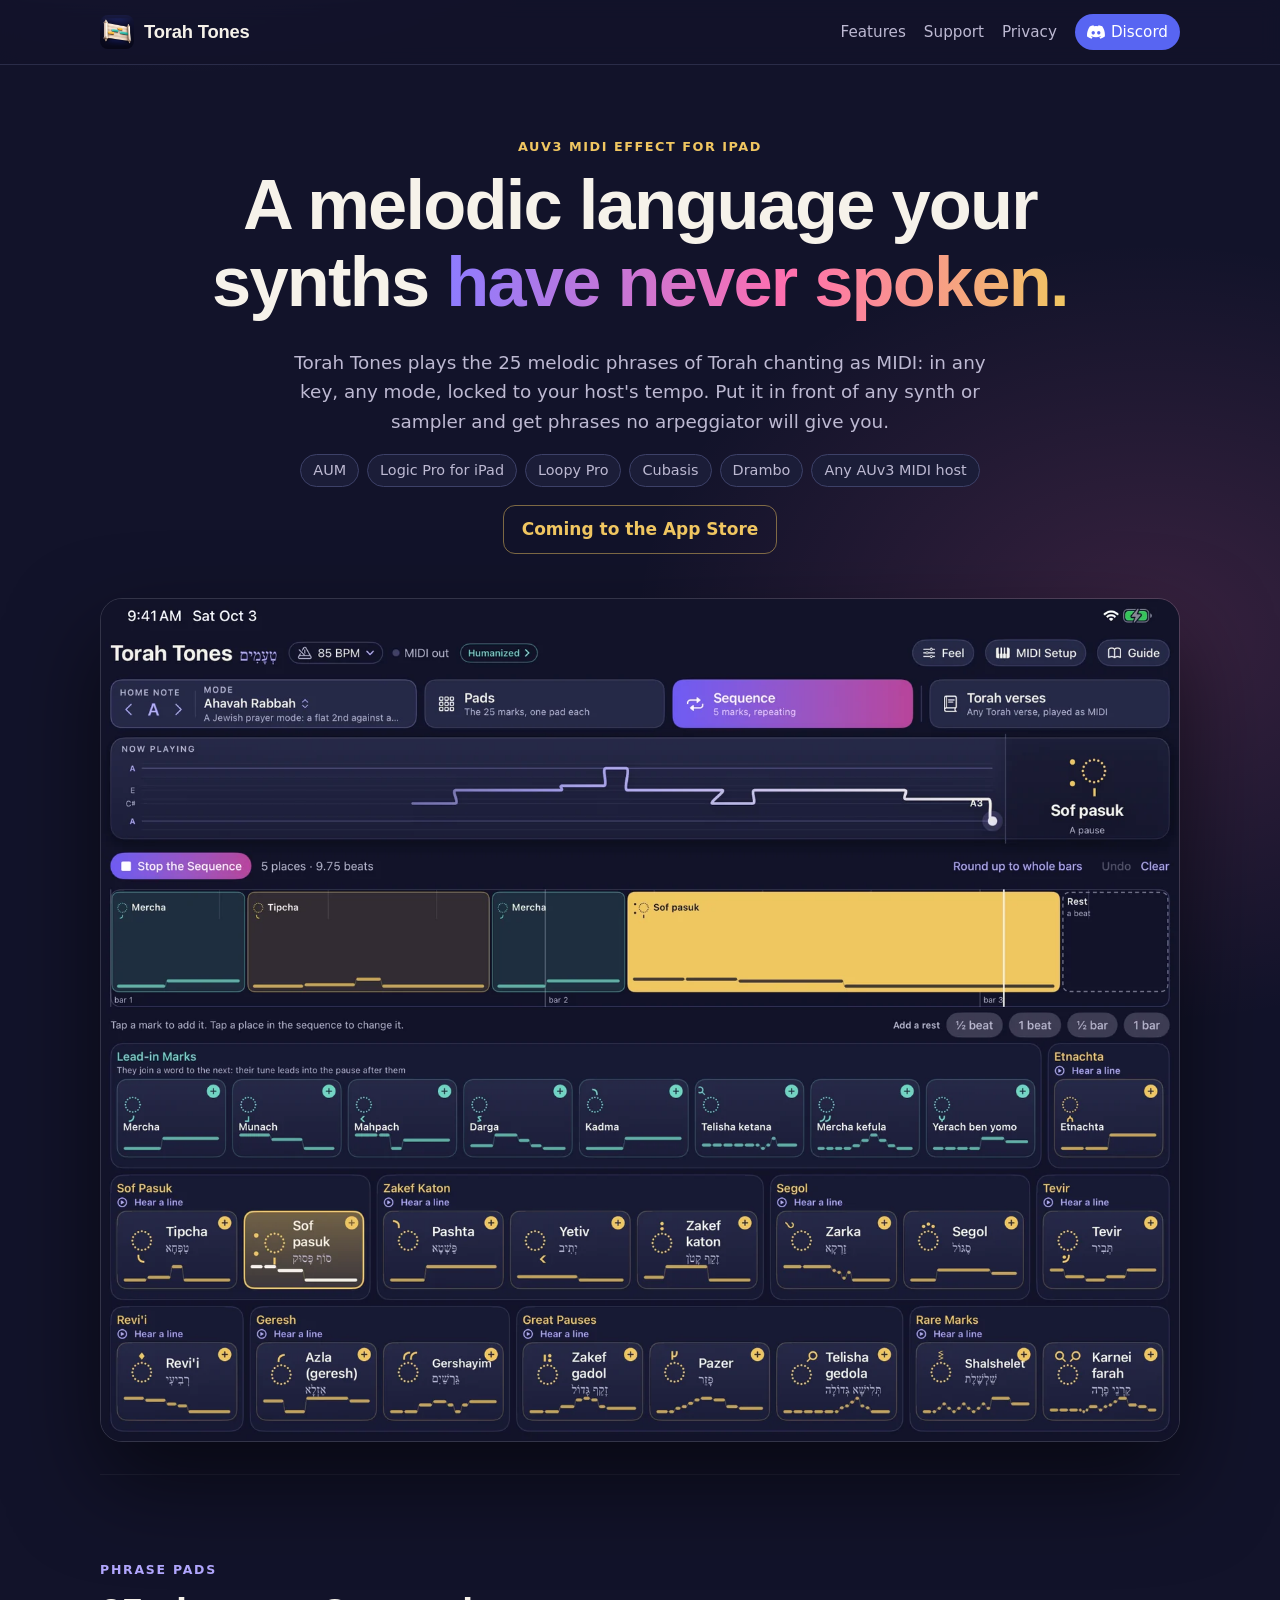
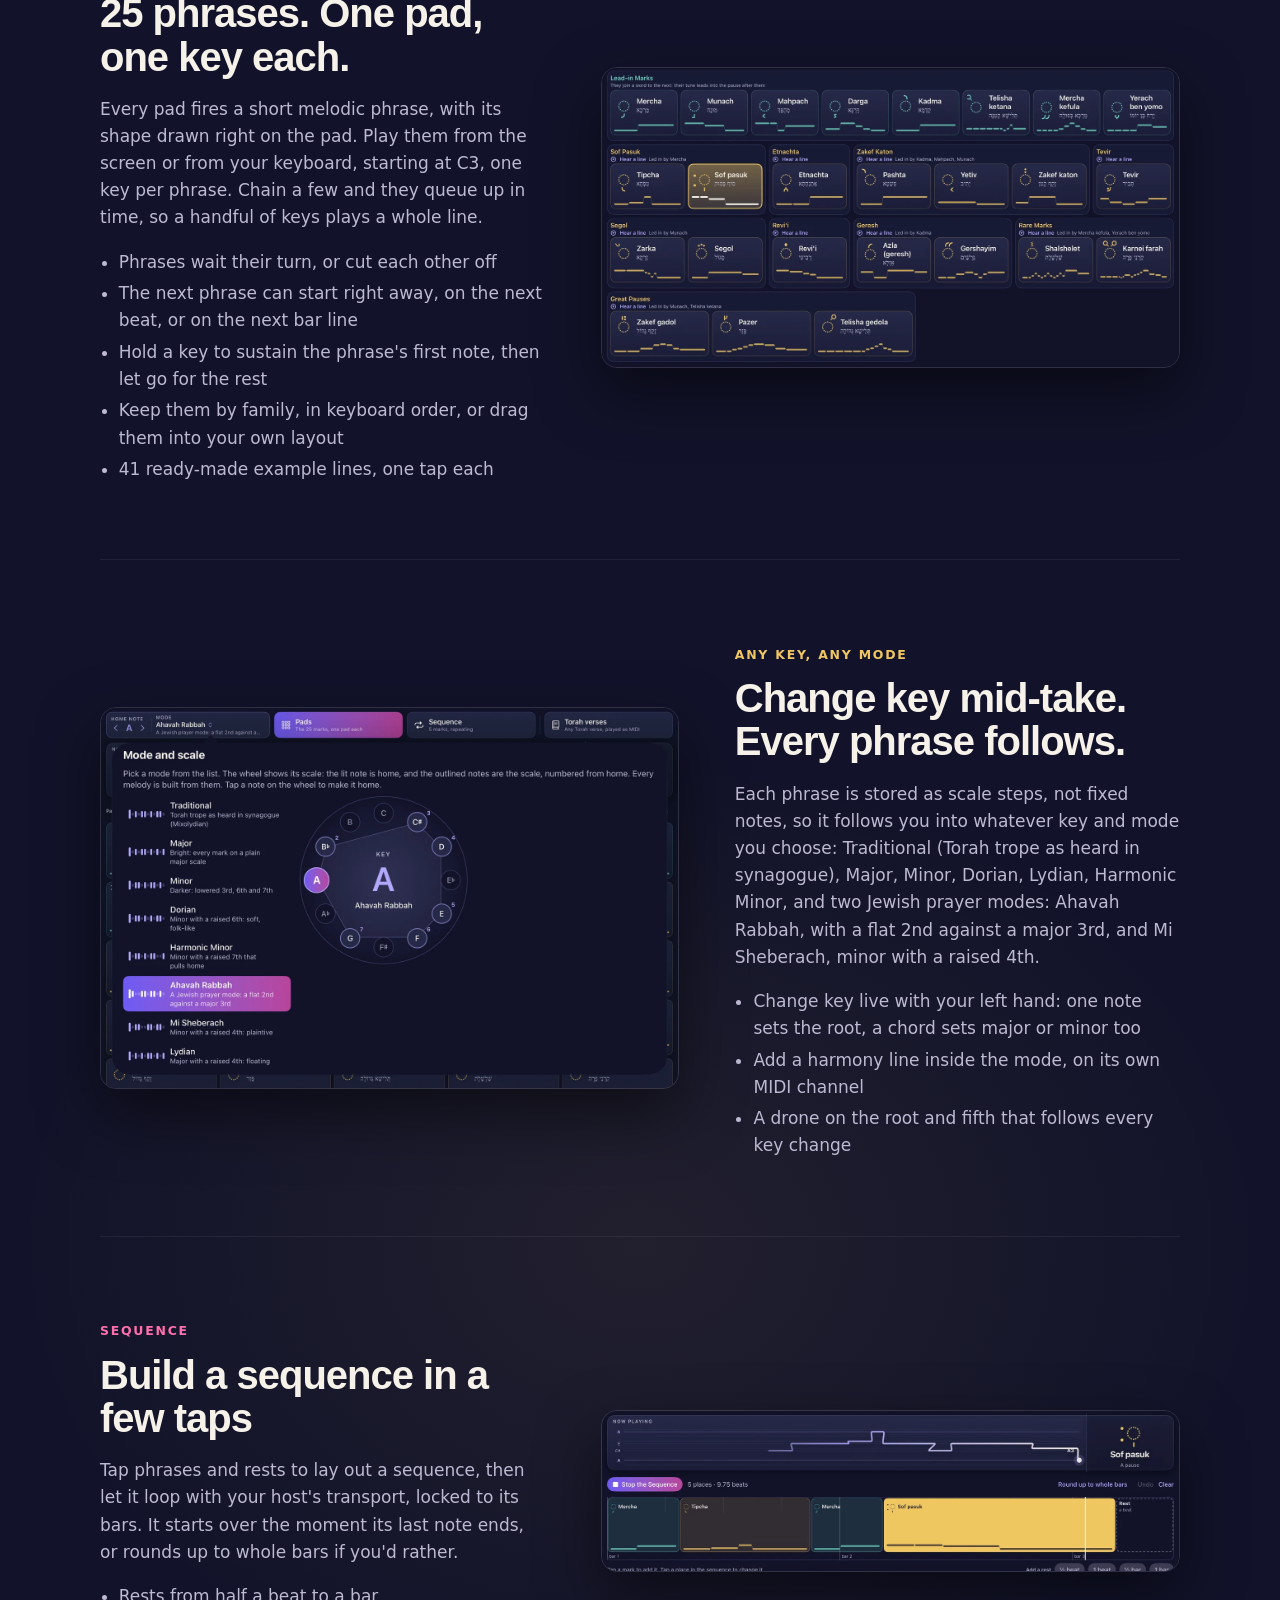
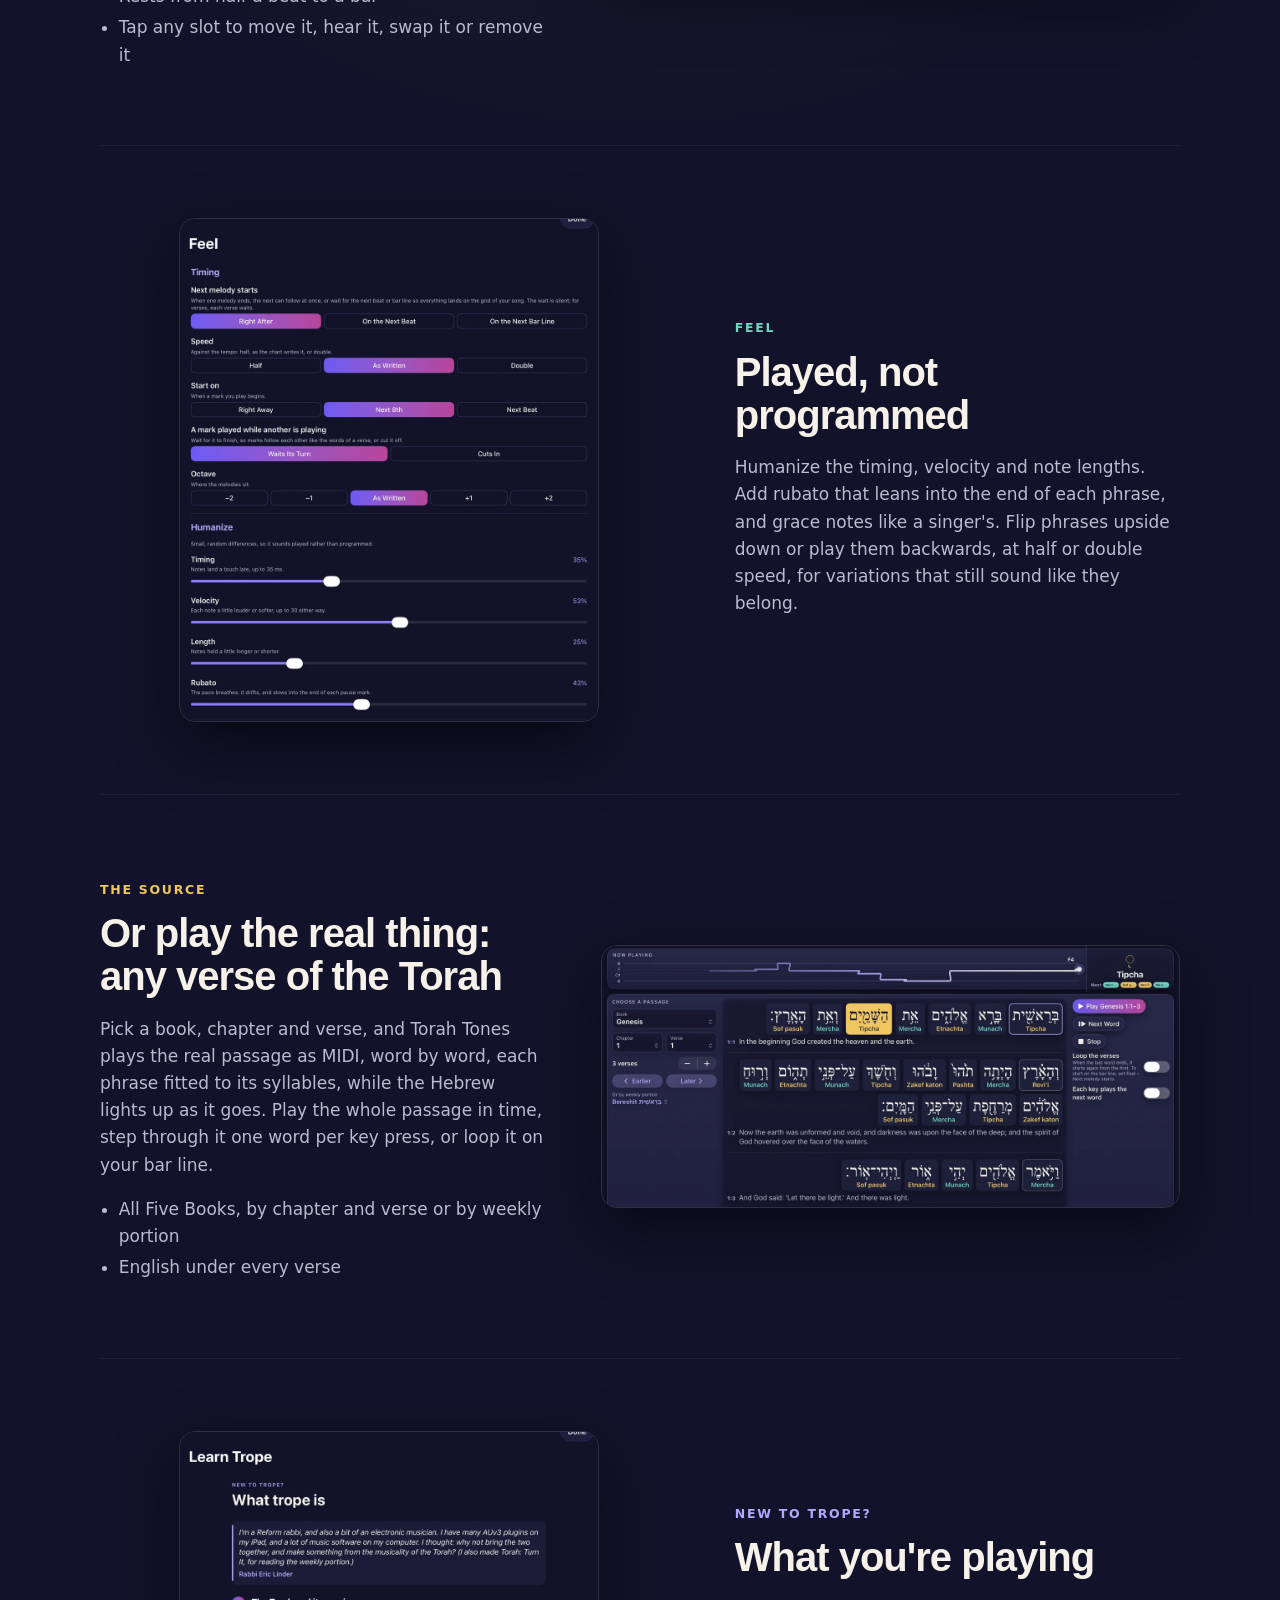
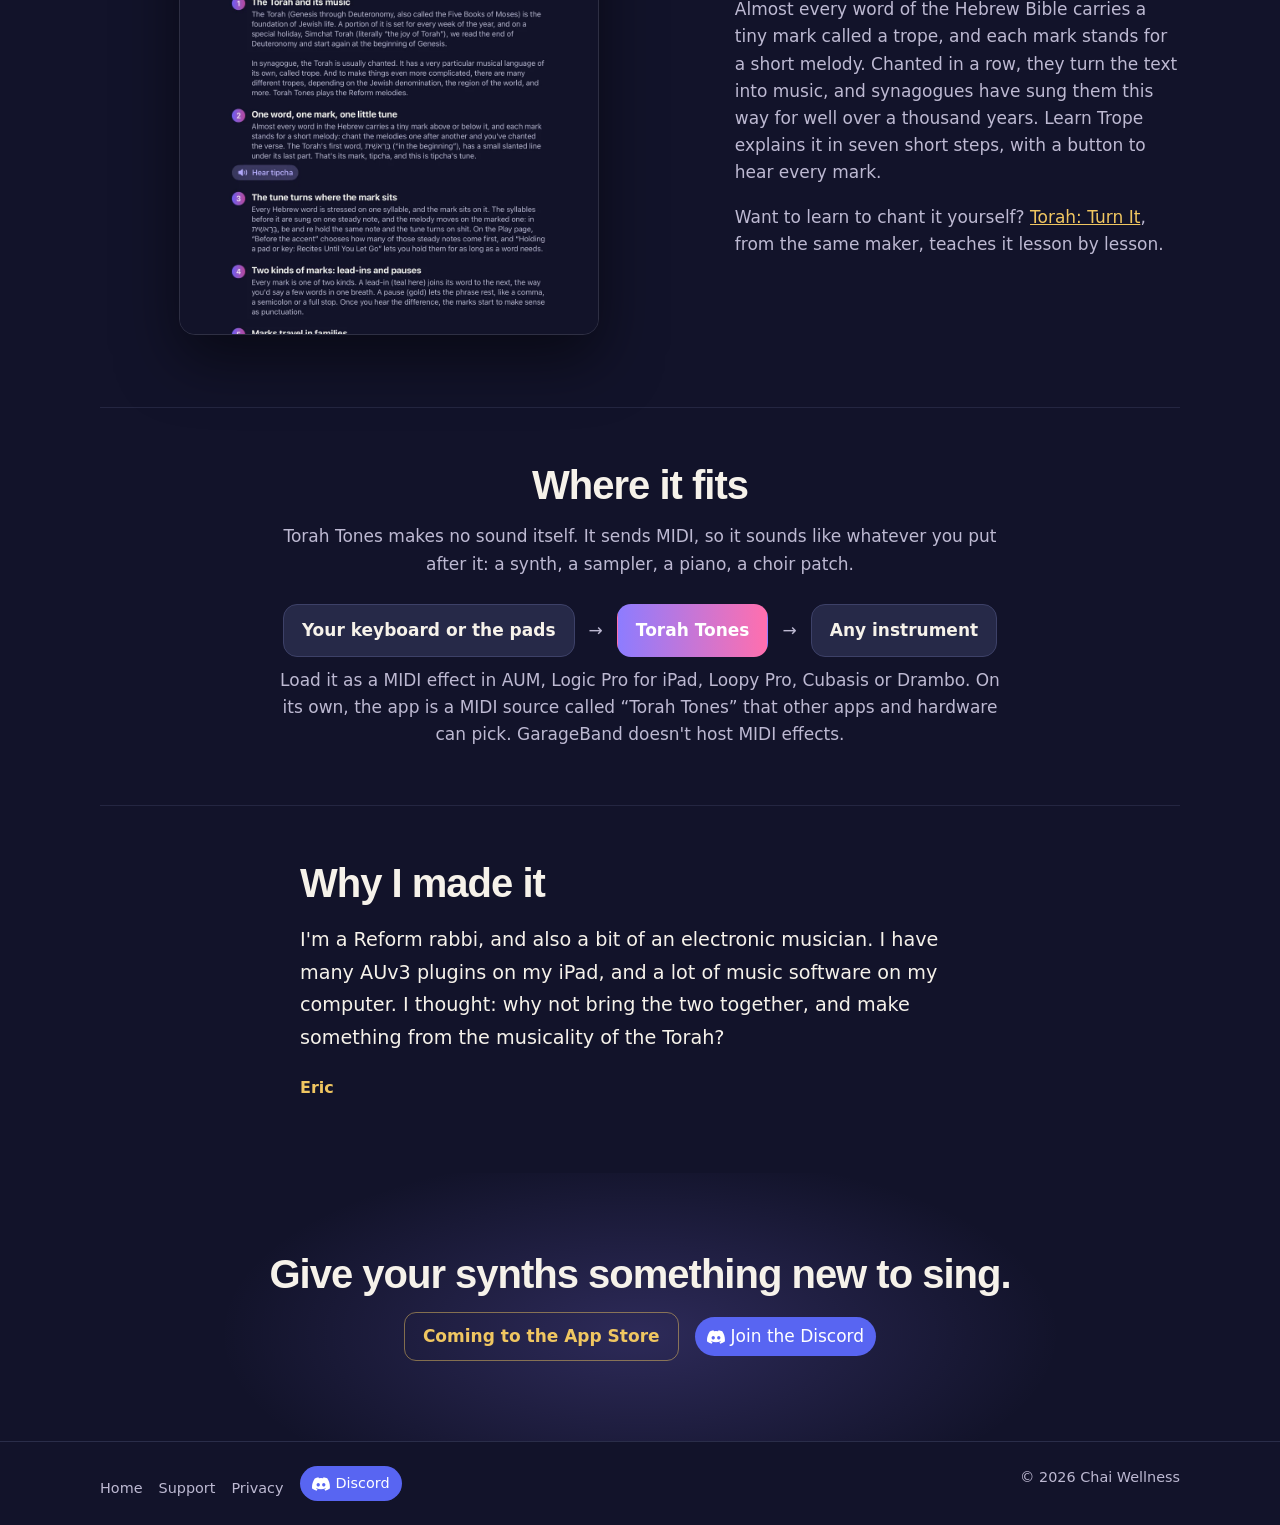
==== index.html @ fad6ae56 "Mode and scale in one place; own pad layouts" ====
<!doctype html>
<html lang="en">
<head>
<meta charset="utf-8">
<meta name="viewport" content="width=device-width, initial-scale=1">
<title>Torah Tones: an AUv3 MIDI effect for iPad</title>
<meta name="description" content="Play the melodic phrases of Torah chanting as MIDI, in any key and mode, locked to your host's tempo. An AUv3 MIDI effect for iPad: AUM, Logic Pro, Loopy Pro and more.">
<meta name="color-scheme" content="dark">
<meta name="theme-color" content="#12132A">
<link rel="canonical" href="https://torahtones.com/">
<meta property="og:type" content="website">
<meta property="og:title" content="Torah Tones: an AUv3 MIDI effect for iPad">
<meta property="og:description" content="Play the melodic phrases of Torah chanting as MIDI, in any key and mode, locked to your host's tempo. An AUv3 MIDI effect for iPad: AUM, Logic Pro, Loopy Pro and more.">
<meta property="og:url" content="https://torahtones.com/">
<meta property="og:image" content="https://torahtones.com/og-image.png">
<meta property="og:image:width" content="1200">
<meta property="og:image:height" content="630">
<meta name="twitter:card" content="summary_large_image">
<link rel="icon" type="image/png" href="favicon.png?v=2">
<link rel="apple-touch-icon" href="apple-touch-icon.png?v=2">
<link rel="stylesheet" href="style.css?v=2">
</head>
<body>
<header class="bar"><div class="wrap">
  <a class="brand" href="./"><img src="img/icon.png?v=2" alt="" width="34" height="34"><span>Torah Tones</span></a>
  <nav><a href="./#features">Features</a><a href="support.html">Support</a><a href="privacy.html">Privacy</a><a class="discord" data-discord hidden href="#"><svg viewBox="0 0 24 24" aria-hidden="true" fill="currentColor"><path d="M20.3 4.4A19.8 19.8 0 0 0 15.4 3l-.6 1.3a18.4 18.4 0 0 0-5.6 0L8.6 3a19.7 19.7 0 0 0-4.9 1.5C.6 9.1-.3 13.6.1 18.1a19.9 19.9 0 0 0 6 3l1.3-2.1a12.9 12.9 0 0 1-2-1l.5-.4a14.2 14.2 0 0 0 12.2 0l.5.4a12.9 12.9 0 0 1-2.1 1l1.3 2.1a19.8 19.8 0 0 0 6-3c.5-5.2-.8-9.7-3.5-13.7ZM8.3 15.3c-1.2 0-2.2-1.1-2.2-2.4s1-2.4 2.2-2.4 2.2 1.1 2.2 2.4-1 2.4-2.2 2.4Zm7.4 0c-1.2 0-2.2-1.1-2.2-2.4s1-2.4 2.2-2.4 2.2 1.1 2.2 2.4-1 2.4-2.2 2.4Z"/></svg>Discord</a></nav>
</div></header>

<main><div class="wrap">
<section class="hero">
  <p class="eyebrow">AUv3 MIDI effect for iPad</p>
  <h1>A melodic language your synths <em>have never spoken.</em></h1>
  <p class="lede">Torah Tones plays the 25 melodic phrases of Torah chanting as MIDI: in any key, any mode, locked to your host's tempo. Put it in front of any synth or sampler and get phrases no arpeggiator will give you.</p>
  <ul class="chips" aria-label="Works in"><li>AUM</li><li>Logic Pro for iPad</li><li>Loopy Pro</li><li>Cubasis</li><li>Drambo</li><li>Any AUv3 MIDI host</li></ul>
  <div class="cta">
      <a class="store-badge" data-store-live hidden href="#" aria-label="Download Torah Tones on the App Store"><picture><source srcset="img/app-store-badge-white.svg" media="(prefers-color-scheme: dark)"><img src="img/app-store-badge-black.svg" alt="Download on the App Store" width="132" height="44"></picture></a>
      <span class="soon" data-store-soon>Coming to the App Store</span>
  </div>
  <div class="hero-shot"><img src="img/hero-ipad.webp?v=9" alt="Torah Tones on iPad: a sequence of phrases playing, with the 25 phrase pads below" width="1600" height="1250"></div>
</section>

<div id="features"></div>
<section class="feature violet">
  <div class="text"><p class="label">Phrase pads</p><h2>25 phrases. One pad, one key each.</h2><p>Every pad fires a short melodic phrase, with its shape drawn right on the pad. Play them from the screen or from your keyboard, starting at C3, one key per phrase. Chain a few and they queue up in time, so a handful of keys plays a whole line.</p><ul><li>Phrases wait their turn, or cut each other off</li><li>The next phrase can start right away, on the next beat, or on the next bar line</li><li>Hold a key to sustain the phrase's first note, then let go for the rest</li><li>Keep them by family, in keyboard order, or drag them into your own layout</li><li>41 ready-made example lines, one tap each</li></ul></div>
  <div class="pic"><img src="img/play-pads.webp?v=9" alt="The 25 phrase pads, grouped by family, with Sof pasuk playing" loading="lazy" width="1400" height="727"></div>
</section>

<section class="feature gold flip">
  <div class="text"><p class="label">Any key, any mode</p><h2>Change key mid-take. Every phrase follows.</h2><p>Each phrase is stored as scale steps, not fixed notes, so it follows you into whatever key and mode you choose: Traditional (Torah trope as heard in synagogue), Major, Minor, Dorian, Lydian, Harmonic Minor, and two Jewish prayer modes: Ahavah Rabbah, with a flat 2nd against a major 3rd, and Mi Sheberach, minor with a raised 4th.</p><ul><li>Change key live with your left hand: one note sets the root, a chord sets major or minor too</li><li>Add a harmony line inside the mode, on its own MIDI channel</li><li>A drone on the root and fifth that follows every key change</li></ul></div>
  <div class="pic"><img src="img/key.webp?v=9" alt="Mode and scale: the eight modes beside a wheel of the scale, Ahavah Rabbah chosen" loading="lazy" width="1400" height="922"></div>
</section>

<section class="feature pink">
  <div class="text"><p class="label">Sequence</p><h2>Build a sequence in a few taps</h2><p>Tap phrases and rests to lay out a sequence, then let it loop with your host's transport, locked to its bars. It starts over the moment its last note ends, or rounds up to whole bars if you'd rather.</p><ul><li>Rests from half a beat to a bar</li><li>Tap any slot to move it, hear it, swap it or remove it</li></ul></div>
  <div class="pic"><img src="img/loop.webp?v=9" alt="A sequence of Mercha, Tipcha, Mercha, Sof pasuk and a rest, playing" loading="lazy" width="1400" height="387"></div>
</section>

<section class="feature teal flip">
  <div class="text"><p class="label">Feel</p><h2>Played, not programmed</h2><p>Humanize the timing, velocity and note lengths. Add rubato that leans into the end of each phrase, and grace notes like a singer's. Flip phrases upside down or play them backwards, at half or double speed, for variations that still sound like they belong.</p></div>
  <div class="pic narrow"><img src="img/feel.webp?v=9" alt="The Feel settings: timing, humanize and melody shape" loading="lazy" width="1000" height="1202"></div>
</section>

<section class="feature gold">
  <div class="text"><p class="label">The source</p><h2>Or play the real thing: any verse of the Torah</h2><p>Pick a book, chapter and verse, and Torah Tones plays the real passage as MIDI, word by word, each phrase fitted to its syllables, while the Hebrew lights up as it goes. Play the whole passage in time, step through it one word per key press, or loop it on your bar line.</p><ul><li>All Five Books, by chapter and verse or by weekly portion</li><li>English under every verse</li></ul></div>
  <div class="pic"><img src="img/verses.webp?v=9" alt="Genesis 1:1 to 1:3 being sent as MIDI, one word lit" loading="lazy" width="1400" height="634"></div>
</section>

<section class="feature violet flip">
  <div class="text"><p class="label">New to trope?</p><h2>What you're playing</h2><p>Almost every word of the Hebrew Bible carries a tiny mark called a trope, and each mark stands for a short melody. Chanted in a row, they turn the text into music, and synagogues have sung them this way for well over a thousand years. Learn Trope explains it in seven short steps, with a button to hear every mark.</p><p>Want to learn to chant it yourself? <a href="https://torahturnit.com/">Torah: Turn It</a>, from the same maker, teaches it lesson by lesson.</p></div>
  <div class="pic narrow"><img src="img/learn.webp?v=9" alt="The Learn Trope page" loading="lazy" width="1000" height="1202"></div>
</section>

<section class="hosts">
  <h2>Where it fits</h2>
  <p>Torah Tones makes no sound itself. It sends MIDI, so it sounds like whatever you put after it: a synth, a sampler, a piano, a choir patch.</p>
  <div class="flow"><span>Your keyboard or the pads</span><i>→</i><span class="me">Torah Tones</span><i>→</i><span>Any instrument</span></div>
  <p>Load it as a MIDI effect in AUM, Logic Pro for iPad, Loopy Pro, Cubasis or Drambo. On its own, the app is a MIDI source called “Torah Tones” that other apps and hardware can pick. GarageBand doesn't host MIDI effects.</p>
</section>

<section class="story" id="story"><div class="col">
  <h2>Why I made it</h2>
  <p>I'm a Reform rabbi, and also a bit of an electronic musician. I have many AUv3 plugins on my iPad, and a lot of music software on my computer. I thought: why not bring the two together, and make something from the musicality of the Torah?</p>
  <p class="sig">Eric</p>
</div></section>

<section class="closing">
  <h2>Give your synths something new to sing.</h2>
  <div class="cta" style="justify-content:center">
    <a class="store-badge" data-store-live hidden href="#" aria-label="Download Torah Tones on the App Store"><picture><source srcset="img/app-store-badge-white.svg" media="(prefers-color-scheme: dark)"><img src="img/app-store-badge-black.svg" alt="Download on the App Store" width="132" height="44"></picture></a>
      <span class="soon" data-store-soon>Coming to the App Store</span>
    <a class="discord" data-discord hidden href="#"><svg viewBox="0 0 24 24" aria-hidden="true" fill="currentColor"><path d="M20.3 4.4A19.8 19.8 0 0 0 15.4 3l-.6 1.3a18.4 18.4 0 0 0-5.6 0L8.6 3a19.7 19.7 0 0 0-4.9 1.5C.6 9.1-.3 13.6.1 18.1a19.9 19.9 0 0 0 6 3l1.3-2.1a12.9 12.9 0 0 1-2-1l.5-.4a14.2 14.2 0 0 0 12.2 0l.5.4a12.9 12.9 0 0 1-2.1 1l1.3 2.1a19.8 19.8 0 0 0 6-3c.5-5.2-.8-9.7-3.5-13.7ZM8.3 15.3c-1.2 0-2.2-1.1-2.2-2.4s1-2.4 2.2-2.4 2.2 1.1 2.2 2.4-1 2.4-2.2 2.4Zm7.4 0c-1.2 0-2.2-1.1-2.2-2.4s1-2.4 2.2-2.4 2.2 1.1 2.2 2.4-1 2.4-2.2 2.4Z"/></svg>Join the Discord</a>
  </div>
</section>
</div></main>
<footer><div class="wrap">
  <div><a href="./">Home</a><a href="support.html">Support</a><a href="privacy.html">Privacy</a><a class="discord" data-discord hidden href="#"><svg viewBox="0 0 24 24" aria-hidden="true" fill="currentColor"><path d="M20.3 4.4A19.8 19.8 0 0 0 15.4 3l-.6 1.3a18.4 18.4 0 0 0-5.6 0L8.6 3a19.7 19.7 0 0 0-4.9 1.5C.6 9.1-.3 13.6.1 18.1a19.9 19.9 0 0 0 6 3l1.3-2.1a12.9 12.9 0 0 1-2-1l.5-.4a14.2 14.2 0 0 0 12.2 0l.5.4a12.9 12.9 0 0 1-2.1 1l1.3 2.1a19.8 19.8 0 0 0 6-3c.5-5.2-.8-9.7-3.5-13.7ZM8.3 15.3c-1.2 0-2.2-1.1-2.2-2.4s1-2.4 2.2-2.4 2.2 1.1 2.2 2.4-1 2.4-2.2 2.4Zm7.4 0c-1.2 0-2.2-1.1-2.2-2.4s1-2.4 2.2-2.4 2.2 1.1 2.2 2.4-1 2.4-2.2 2.4Z"/></svg>Discord</a></div>
  <div>&copy; 2026 Chai Wellness</div>
</div></footer>
<script src="site.js?v=1" defer></script>
<script src="store.js?v=1" defer></script>
</body>
</html>
---- style.css ----
:root{--night:#12132A;--panel:#1B1D38;--panel-hi:#262948;--line:#3D4168;--ink:#F6F2EA;--dim:#BDB9D2;--gold:#F0C661;--teal:#6FD6C0;--violet:#8D7CFF;--pink:#FF6FAE;--display:"SF Pro Display",-apple-system,BlinkMacSystemFont,"Inter","Helvetica Neue",sans-serif;--serif:var(--display)}
*{box-sizing:border-box}[hidden]{display:none!important}
html{background:var(--night);color:var(--ink);-webkit-text-size-adjust:100%}
body{margin:0;font:17px/1.6 -apple-system,BlinkMacSystemFont,"SF Pro Text",system-ui,sans-serif;background:radial-gradient(900px 600px at 15% -5%,rgba(141,124,255,.28),transparent 65%),radial-gradient(800px 600px at 90% 10%,rgba(255,111,174,.16),transparent 65%),radial-gradient(900px 700px at 50% 45%,rgba(240,198,97,.07),transparent 70%),var(--night);background-repeat:no-repeat}
a{color:var(--gold)}
.wrap{max-width:1120px;margin:0 auto;padding:0 20px}
h1,h2,h3{font-family:var(--display);font-weight:700;letter-spacing:-.025em;line-height:1.08;margin:0 0 .4em}
h1{font-size:clamp(2.4rem,6vw,4.4rem);font-weight:800}h2{font-size:clamp(1.7rem,3.4vw,2.5rem)}h3{font-size:1.25rem}
.bar{position:sticky;top:0;z-index:5;background:rgba(18,19,42,.78);backdrop-filter:blur(10px);border-bottom:1px solid rgba(59,63,94,.6)}
.bar .wrap{display:flex;align-items:center;justify-content:space-between;height:64px}
.brand{display:flex;align-items:center;gap:10px;color:var(--ink);text-decoration:none;font-family:var(--display);font-weight:700;letter-spacing:-.01em;font-size:1.15rem}
.brand img{border-radius:8px}
nav{display:flex;gap:18px;align-items:center}nav a{color:var(--dim);text-decoration:none;font-size:.95rem}nav a:hover{color:var(--ink)}
.discord{display:inline-flex;align-items:center;gap:6px;color:#fff!important;background:#5865F2;padding:6px 12px;border-radius:999px;text-decoration:none}
.discord svg{width:18px;height:18px}
.hero{text-align:center;padding:72px 0 32px}.hero h1{max-width:900px;margin-left:auto;margin-right:auto}.hero .lede{max-width:720px;margin:0 auto}.hero .chips,.hero .cta{justify-content:center}
.eyebrow{color:var(--gold);font-weight:600;letter-spacing:.12em;text-transform:uppercase;font-size:.8rem;margin:0 0 10px}
.lede{font-size:1.15rem;color:var(--dim)}
.hero em{font-style:normal;background:linear-gradient(90deg,var(--violet),var(--pink) 55%,var(--gold));-webkit-background-clip:text;background-clip:text;color:transparent}
.chips{list-style:none;padding:0;margin:18px 0;display:flex;flex-wrap:wrap;gap:8px}
.chips li{border:1px solid var(--line);background:var(--panel);padding:4px 12px;border-radius:999px;font-size:.9rem;color:var(--dim)}
.cta{display:flex;align-items:center;gap:16px;flex-wrap:wrap;margin-top:8px}
.soon{border:1px solid rgba(232,191,94,.5);color:var(--gold);padding:10px 18px;border-radius:12px;font-weight:600}
.store-badge{display:inline-block;line-height:0;margin:11px 0}.store-badge img{height:44px;width:auto}
.hero-shot{position:relative;margin:44px auto 0;max-width:1080px}.hero-shot::before{content:"";position:absolute;inset:-6% -4%;z-index:-1;background:radial-gradient(closest-side,rgba(141,124,255,.45),rgba(255,111,174,.18) 60%,transparent);filter:blur(30px)}.hero-shot img{display:block;width:100%;height:auto;border-radius:22px;border:1px solid rgba(255,255,255,.14);box-shadow:0 40px 90px rgba(0,0,0,.55)}
.feature{display:grid;grid-template-columns:1fr 1.3fr;gap:56px;align-items:center;padding:72px 0;border-top:1px solid rgba(255,255,255,.06)}
.feature.flip{grid-template-columns:1.3fr 1fr}.feature.flip .text{order:2}
.feature .label{font-weight:700;letter-spacing:.14em;text-transform:uppercase;font-size:.78rem}
.feature p{color:var(--dim)}
.feature ul{color:var(--dim);padding-left:1.1em;margin:.4em 0 0}.feature li{margin:.25em 0}
.pic{position:relative}.pic img{display:block;width:100%;height:auto;border-radius:16px;border:1px solid rgba(255,255,255,.12);box-shadow:0 24px 60px rgba(0,0,0,.5)}.pic.narrow{max-width:420px;justify-self:center}
.pic::before{content:"";position:absolute;inset:-40px;z-index:-1;background:radial-gradient(closest-side,var(--glow,rgba(240,198,97,.3)),transparent);filter:blur(16px)}
.gold .label{color:var(--gold)}.gold{--glow:rgba(240,198,97,.3)}
.teal .label{color:var(--teal)}.teal{--glow:rgba(111,214,192,.28)}
.violet .label{color:#B3A8FF}.violet{--glow:rgba(141,124,255,.38)}.pink .label{color:var(--pink)}.pink{--glow:rgba(255,111,174,.3)}
.rose .label{color:#F2A3A3}.rose{--glow:rgba(240,150,150,.18)}
.hosts{padding:56px 0;border-top:1px solid rgba(59,63,94,.45);text-align:center}
.hosts p{color:var(--dim);max-width:720px;margin:0 auto}
.flow{display:flex;justify-content:center;align-items:center;gap:14px;flex-wrap:wrap;margin:26px 0 10px}
.flow span{background:var(--panel-hi);border:1px solid var(--line);border-radius:14px;padding:12px 18px;font-weight:600}
.flow .me{border-color:transparent;color:#fff;background:linear-gradient(90deg,var(--violet),var(--pink))}.flow i{color:var(--dim);font-style:normal}
.story{padding:56px 0;border-top:1px solid rgba(59,63,94,.45)}
.story .col{max-width:680px;margin:0 auto}.story p{font-size:1.2rem;line-height:1.7;color:var(--ink)}
.story .sig{color:var(--gold);font-family:inherit;font-size:1rem;font-weight:600}
.closing{text-align:center;padding:80px 0;background:radial-gradient(600px 260px at 50% 60%,rgba(141,124,255,.22),transparent 70%)}
.doc{max-width:760px;margin:0 auto;padding:48px 20px}.doc p,.doc li{color:var(--dim)}.doc h2{margin-top:1.6em;font-size:1.5rem}
.summary{background:var(--panel);border:1px solid var(--line);border-radius:14px;padding:16px 18px;color:var(--ink)!important}
.updated{font-size:.9rem}
.faq dt{font-weight:700;margin-top:1.2em;color:var(--ink)}.faq dd{margin:.3em 0 0;color:var(--dim)}
.email-row{display:flex;align-items:center;gap:12px;flex-wrap:wrap;background:var(--panel);border:1px solid var(--line);border-radius:12px;padding:10px 14px}
.email-row code{font-size:1rem;color:var(--ink)}.email-row a,.email-row button{color:var(--night);background:var(--gold);border:0;border-radius:8px;padding:6px 12px;font:inherit;font-weight:600;text-decoration:none;cursor:pointer}
footer{border-top:1px solid rgba(59,63,94,.6);padding:24px 0;color:var(--dim);font-size:.9rem}
footer .wrap{display:flex;justify-content:space-between;flex-wrap:wrap;gap:12px}footer a{color:var(--dim);margin-right:16px;text-decoration:none}
@media (max-width:820px){.feature,.feature.flip{grid-template-columns:1fr;gap:28px}.feature{padding:48px 0}.feature.flip .text{order:0}.hero{padding-top:36px}nav a:not(.discord){display:none}}
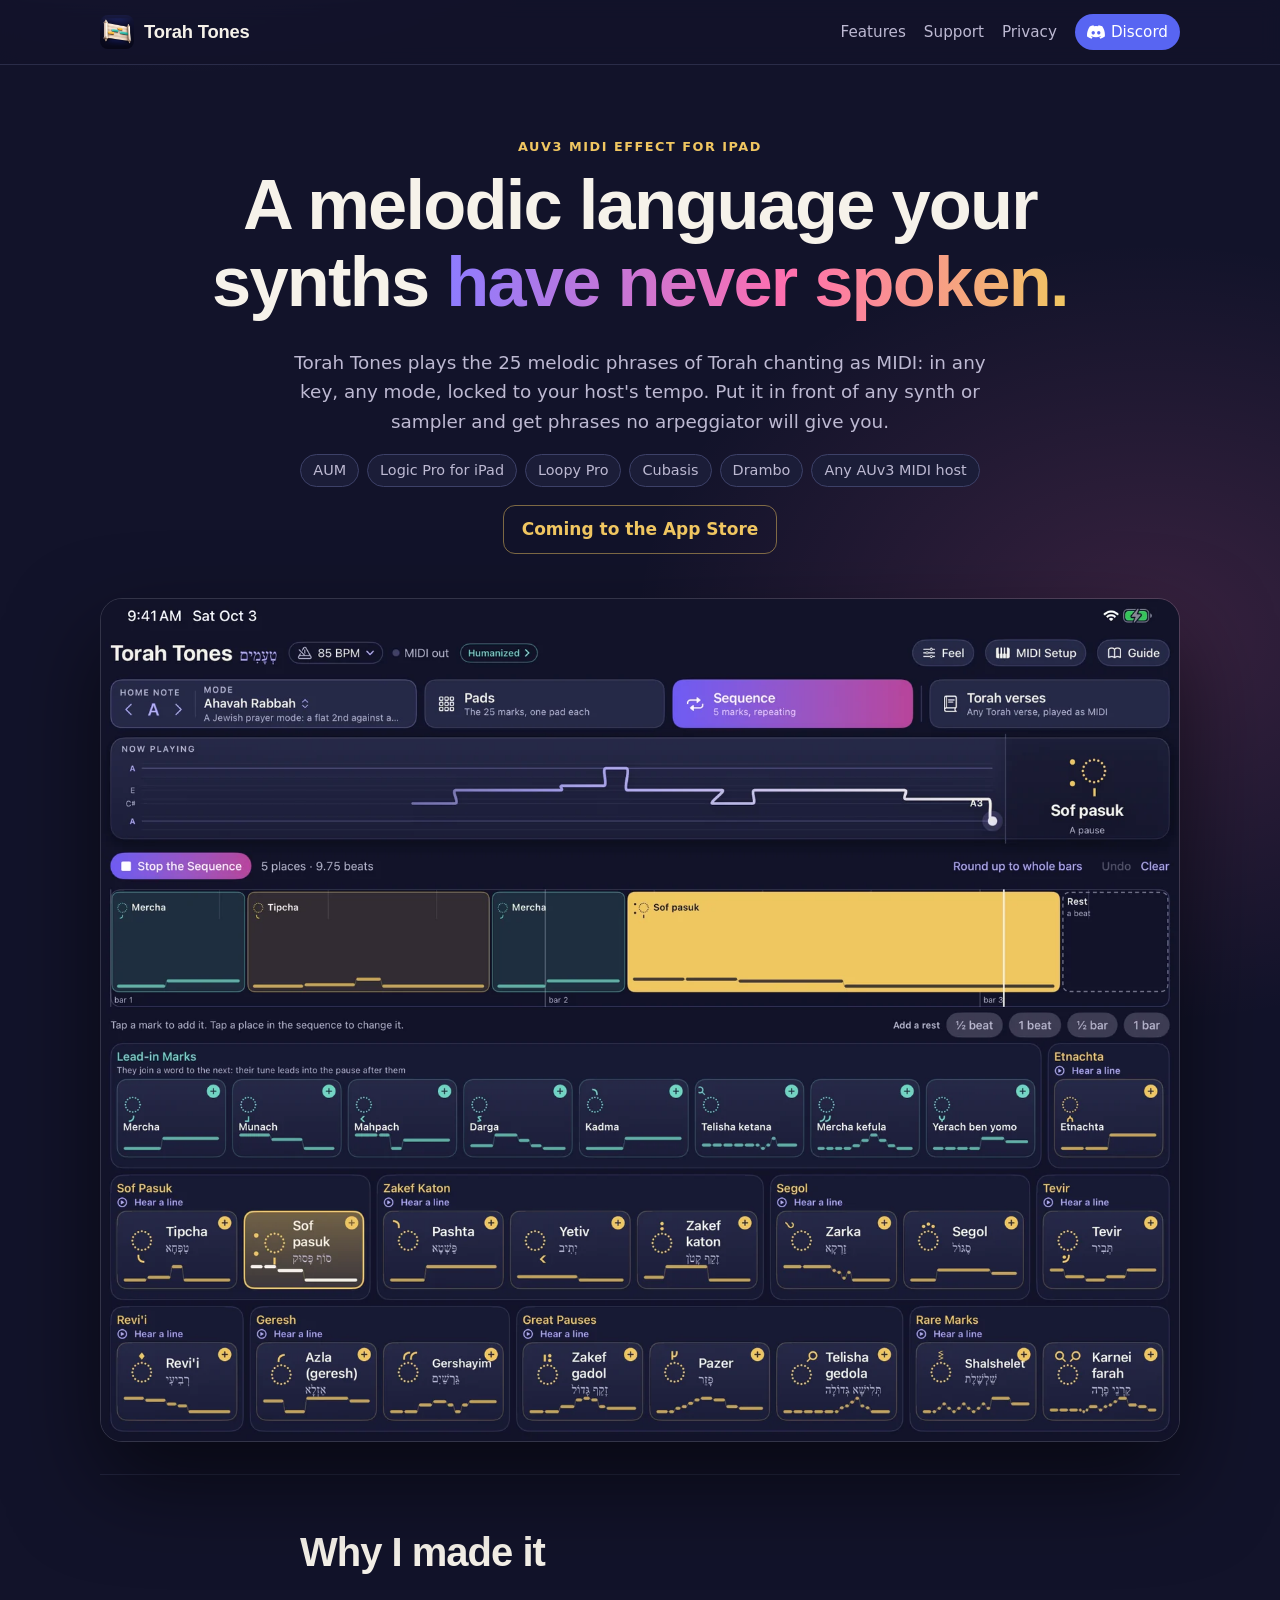
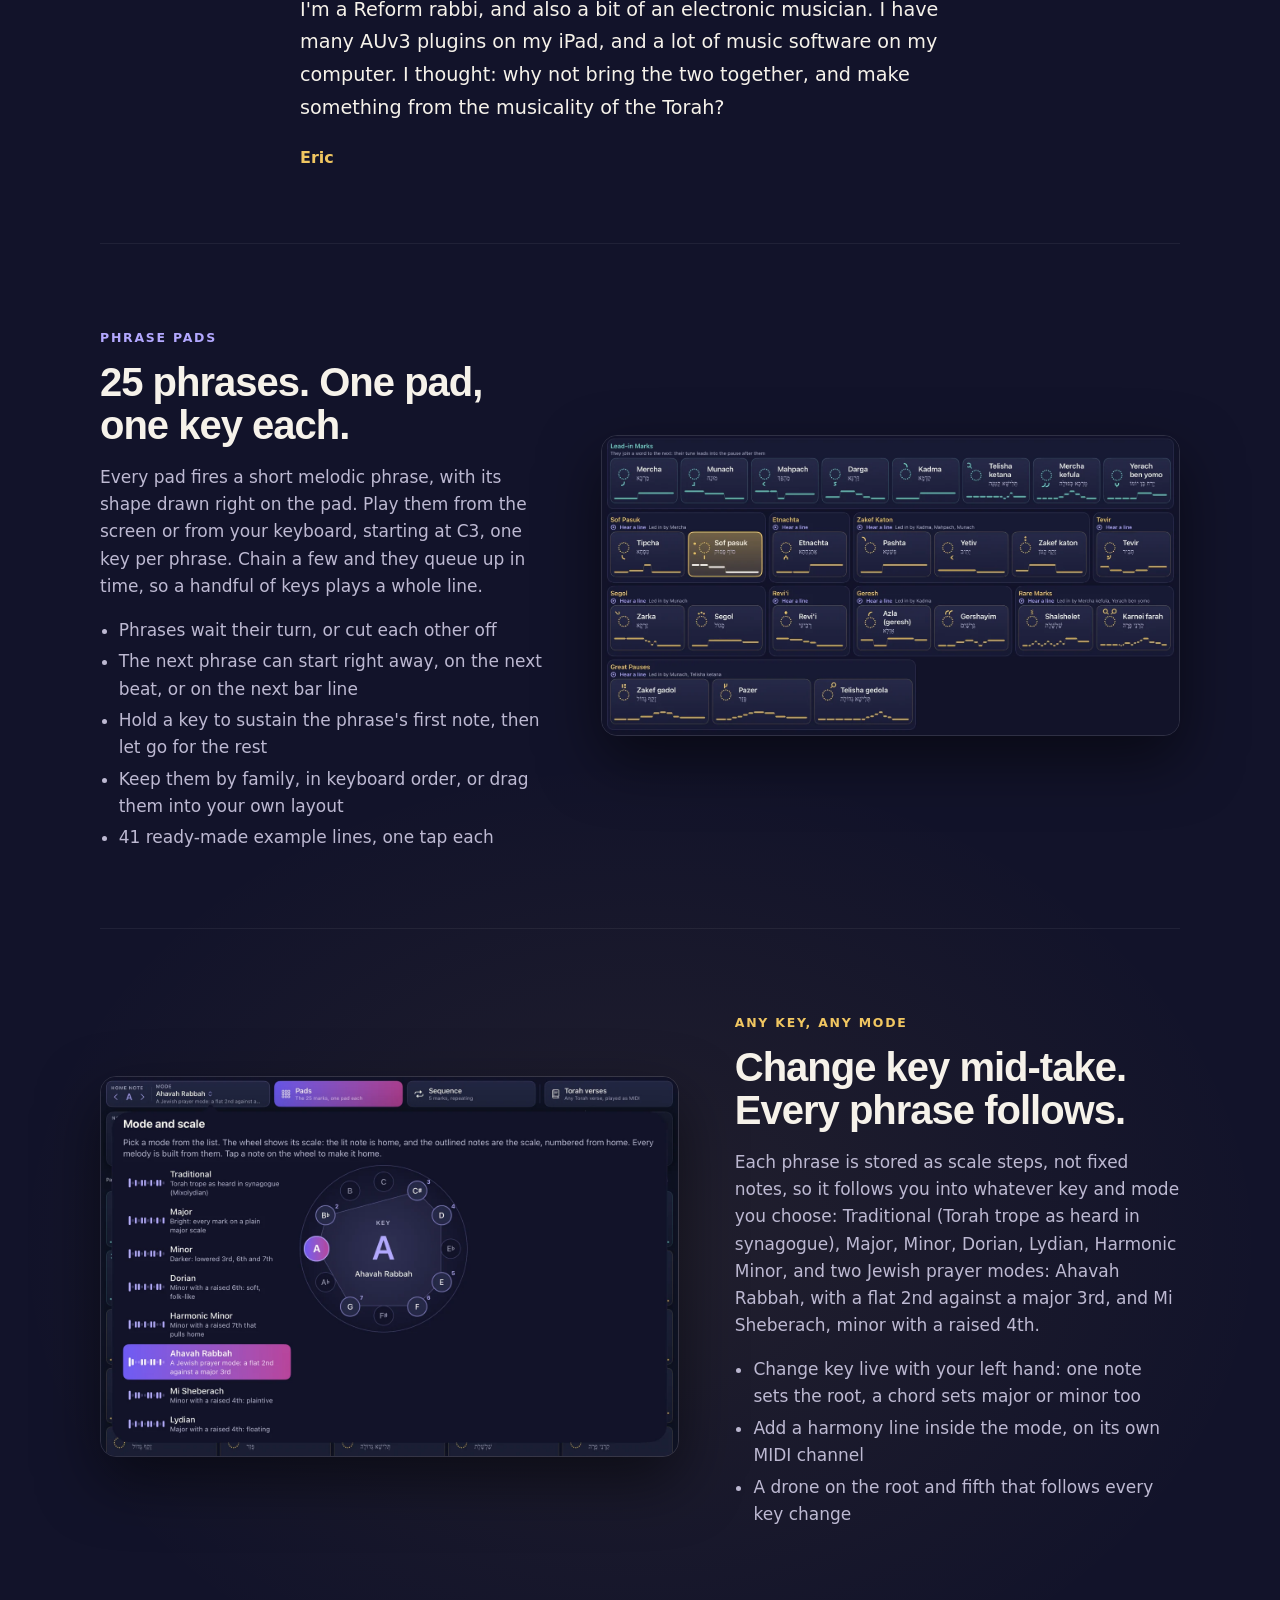
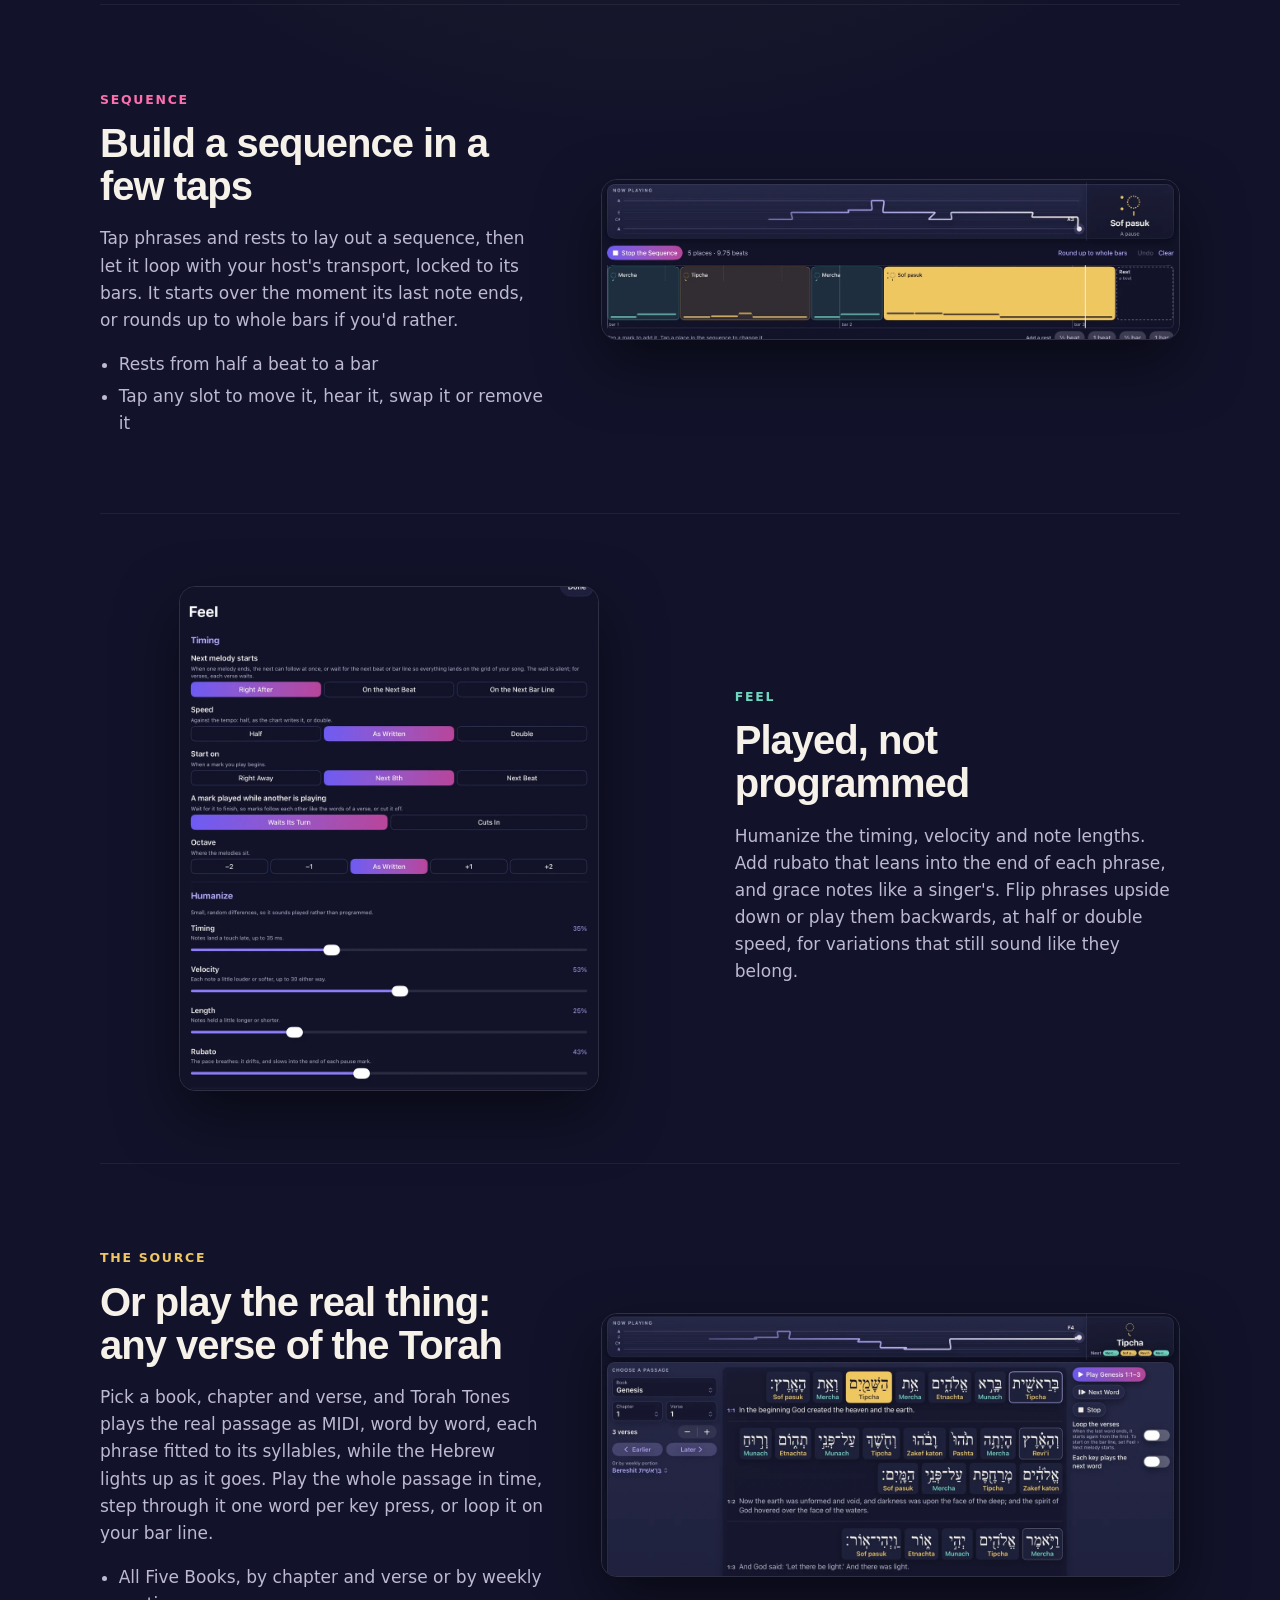
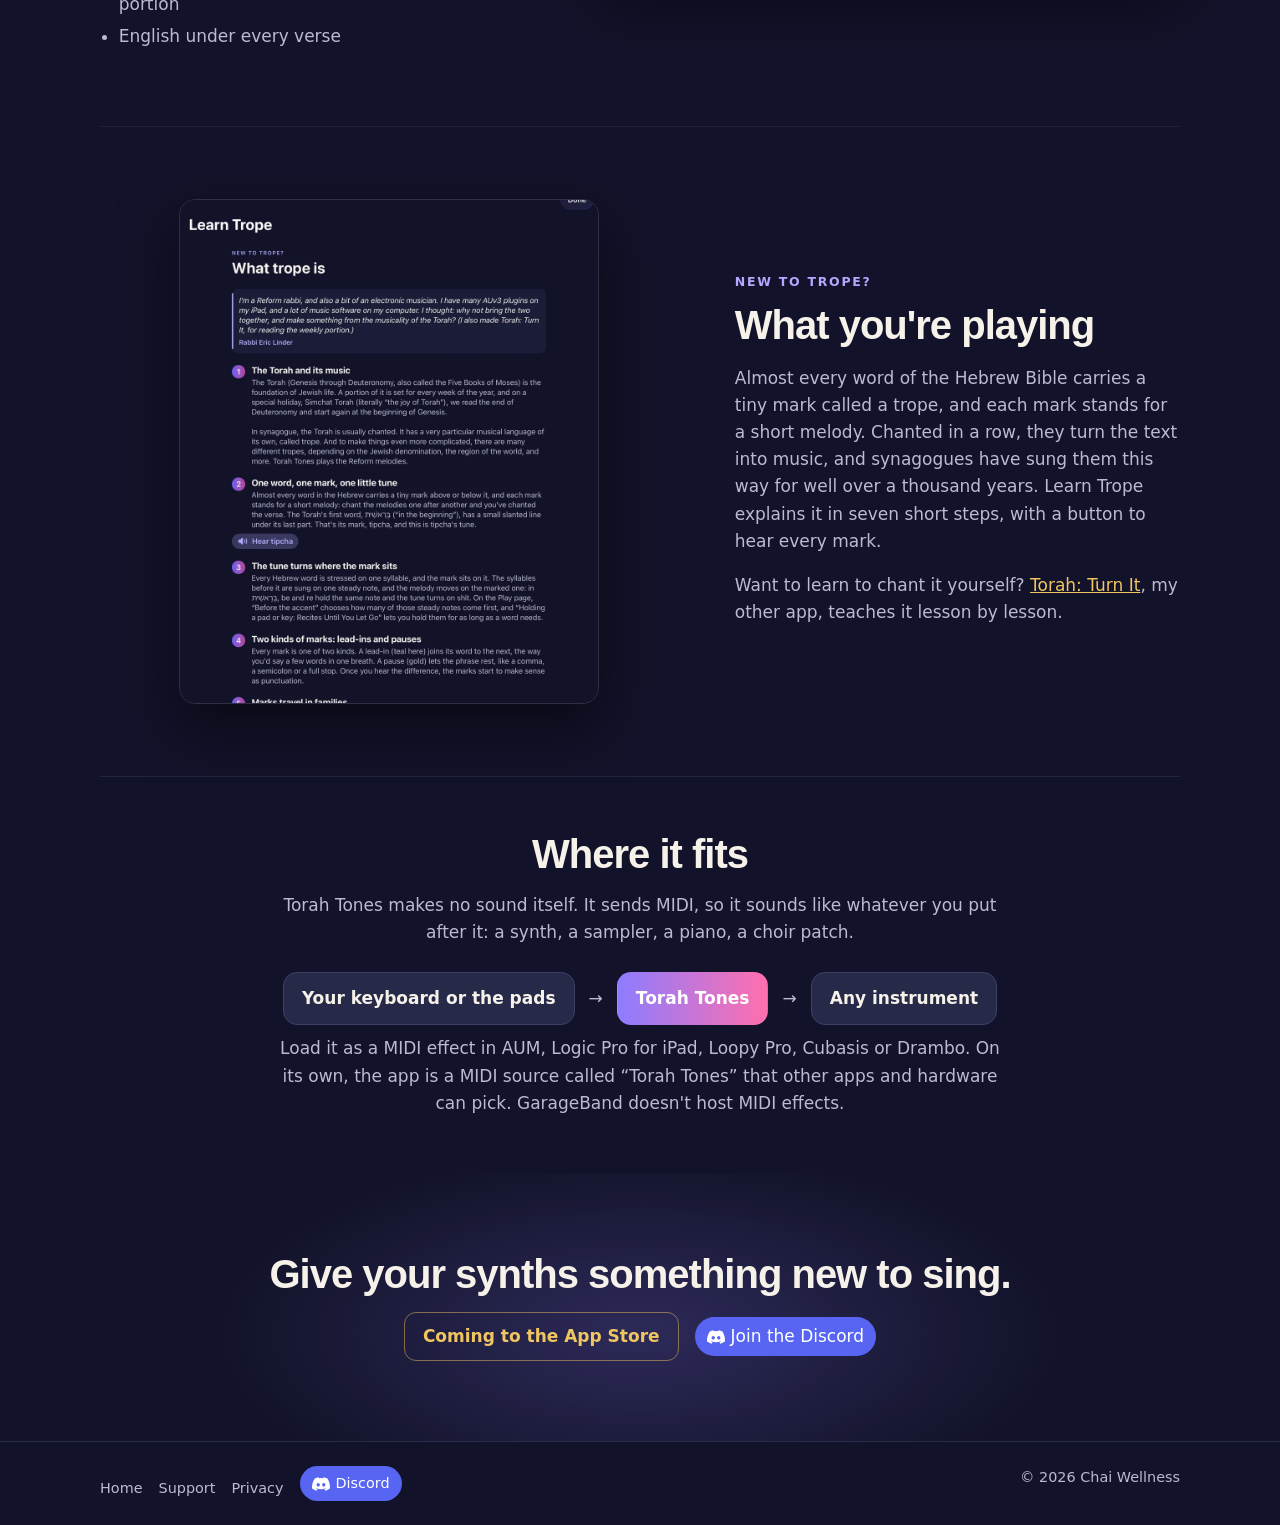
==== commit 49f10702: "Why I made it moves up; my other app" ====
--- a/index.html
+++ b/index.html
@@ -39,6 +39,12 @@
   <div class="hero-shot"><img src="img/hero-ipad.webp?v=9" alt="Torah Tones on iPad: a sequence of phrases playing, with the 25 phrase pads below" width="1600" height="1250"></div>
 </section>
 
+<section class="story" id="story"><div class="col">
+  <h2>Why I made it</h2>
+  <p>I'm a Reform rabbi, and also a bit of an electronic musician. I have many AUv3 plugins on my iPad, and a lot of music software on my computer. I thought: why not bring the two together, and make something from the musicality of the Torah?</p>
+  <p class="sig">Eric</p>
+</div></section>
+
 <div id="features"></div>
 <section class="feature violet">
   <div class="text"><p class="label">Phrase pads</p><h2>25 phrases. One pad, one key each.</h2><p>Every pad fires a short melodic phrase, with its shape drawn right on the pad. Play them from the screen or from your keyboard, starting at C3, one key per phrase. Chain a few and they queue up in time, so a handful of keys plays a whole line.</p><ul><li>Phrases wait their turn, or cut each other off</li><li>The next phrase can start right away, on the next beat, or on the next bar line</li><li>Hold a key to sustain the phrase's first note, then let go for the rest</li><li>Keep them by family, in keyboard order, or drag them into your own layout</li><li>41 ready-made example lines, one tap each</li></ul></div>
@@ -66,7 +72,7 @@
 </section>
 
 <section class="feature violet flip">
-  <div class="text"><p class="label">New to trope?</p><h2>What you're playing</h2><p>Almost every word of the Hebrew Bible carries a tiny mark called a trope, and each mark stands for a short melody. Chanted in a row, they turn the text into music, and synagogues have sung them this way for well over a thousand years. Learn Trope explains it in seven short steps, with a button to hear every mark.</p><p>Want to learn to chant it yourself? <a href="https://torahturnit.com/">Torah: Turn It</a>, from the same maker, teaches it lesson by lesson.</p></div>
+  <div class="text"><p class="label">New to trope?</p><h2>What you're playing</h2><p>Almost every word of the Hebrew Bible carries a tiny mark called a trope, and each mark stands for a short melody. Chanted in a row, they turn the text into music, and synagogues have sung them this way for well over a thousand years. Learn Trope explains it in seven short steps, with a button to hear every mark.</p><p>Want to learn to chant it yourself? <a href="https://torahturnit.com/">Torah: Turn It</a>, my other app, teaches it lesson by lesson.</p></div>
   <div class="pic narrow"><img src="img/learn.webp?v=9" alt="The Learn Trope page" loading="lazy" width="1000" height="1202"></div>
 </section>
 
@@ -77,11 +83,7 @@
   <p>Load it as a MIDI effect in AUM, Logic Pro for iPad, Loopy Pro, Cubasis or Drambo. On its own, the app is a MIDI source called “Torah Tones” that other apps and hardware can pick. GarageBand doesn't host MIDI effects.</p>
 </section>
 
-<section class="story" id="story"><div class="col">
-  <h2>Why I made it</h2>
-  <p>I'm a Reform rabbi, and also a bit of an electronic musician. I have many AUv3 plugins on my iPad, and a lot of music software on my computer. I thought: why not bring the two together, and make something from the musicality of the Torah?</p>
-  <p class="sig">Eric</p>
-</div></section>
+
 
 <section class="closing">
   <h2>Give your synths something new to sing.</h2>
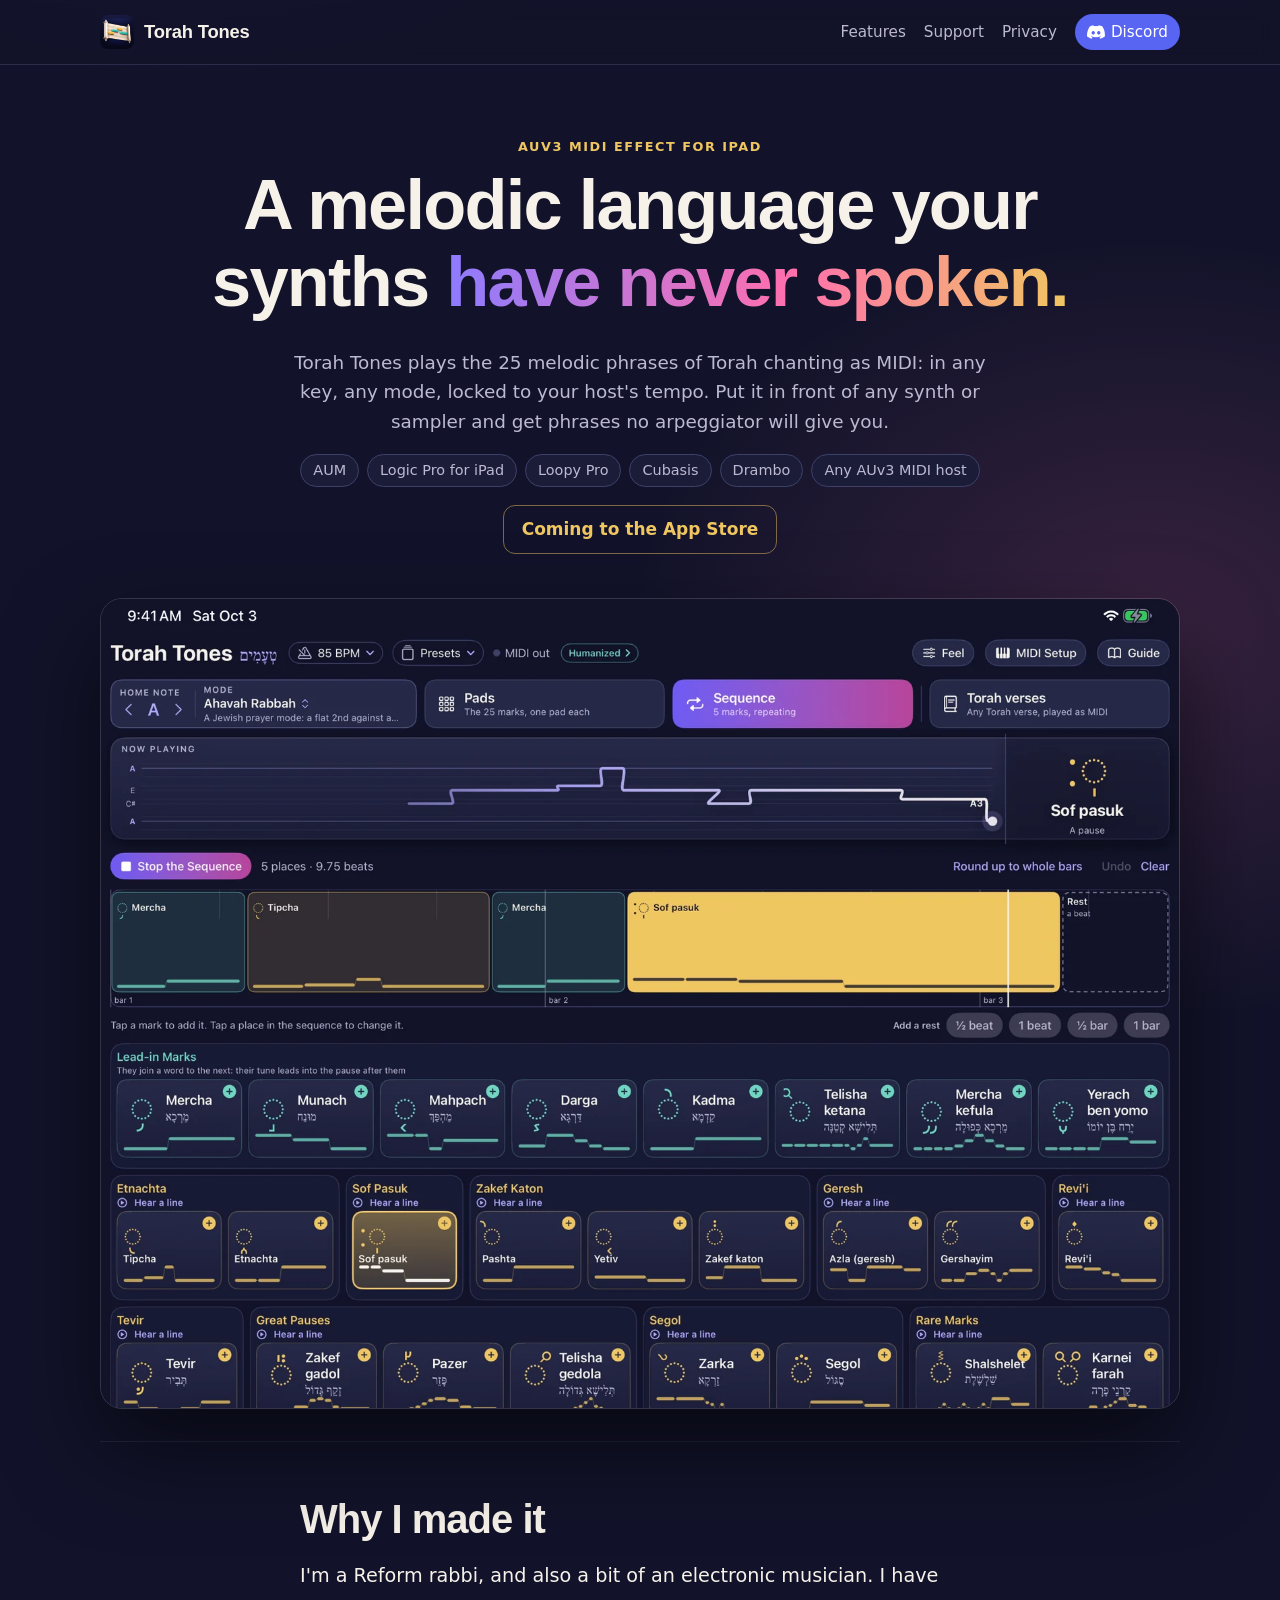
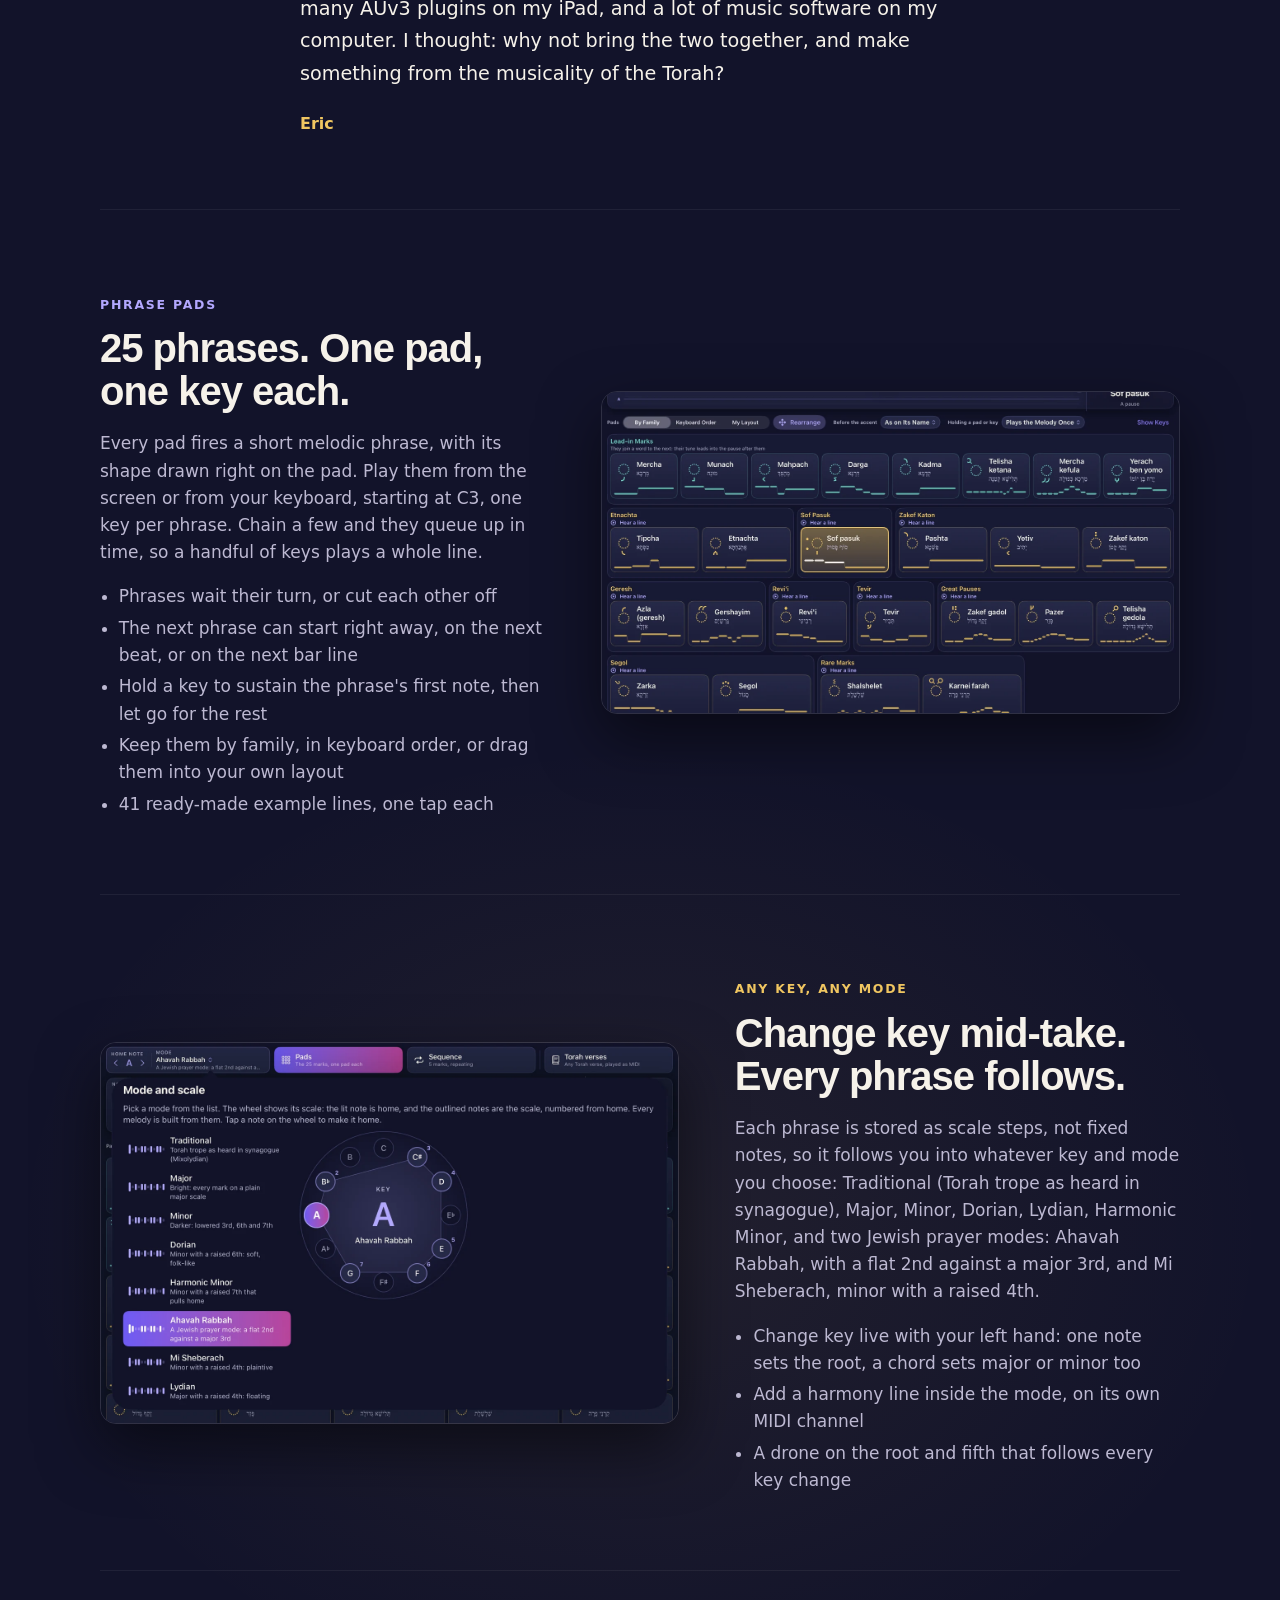
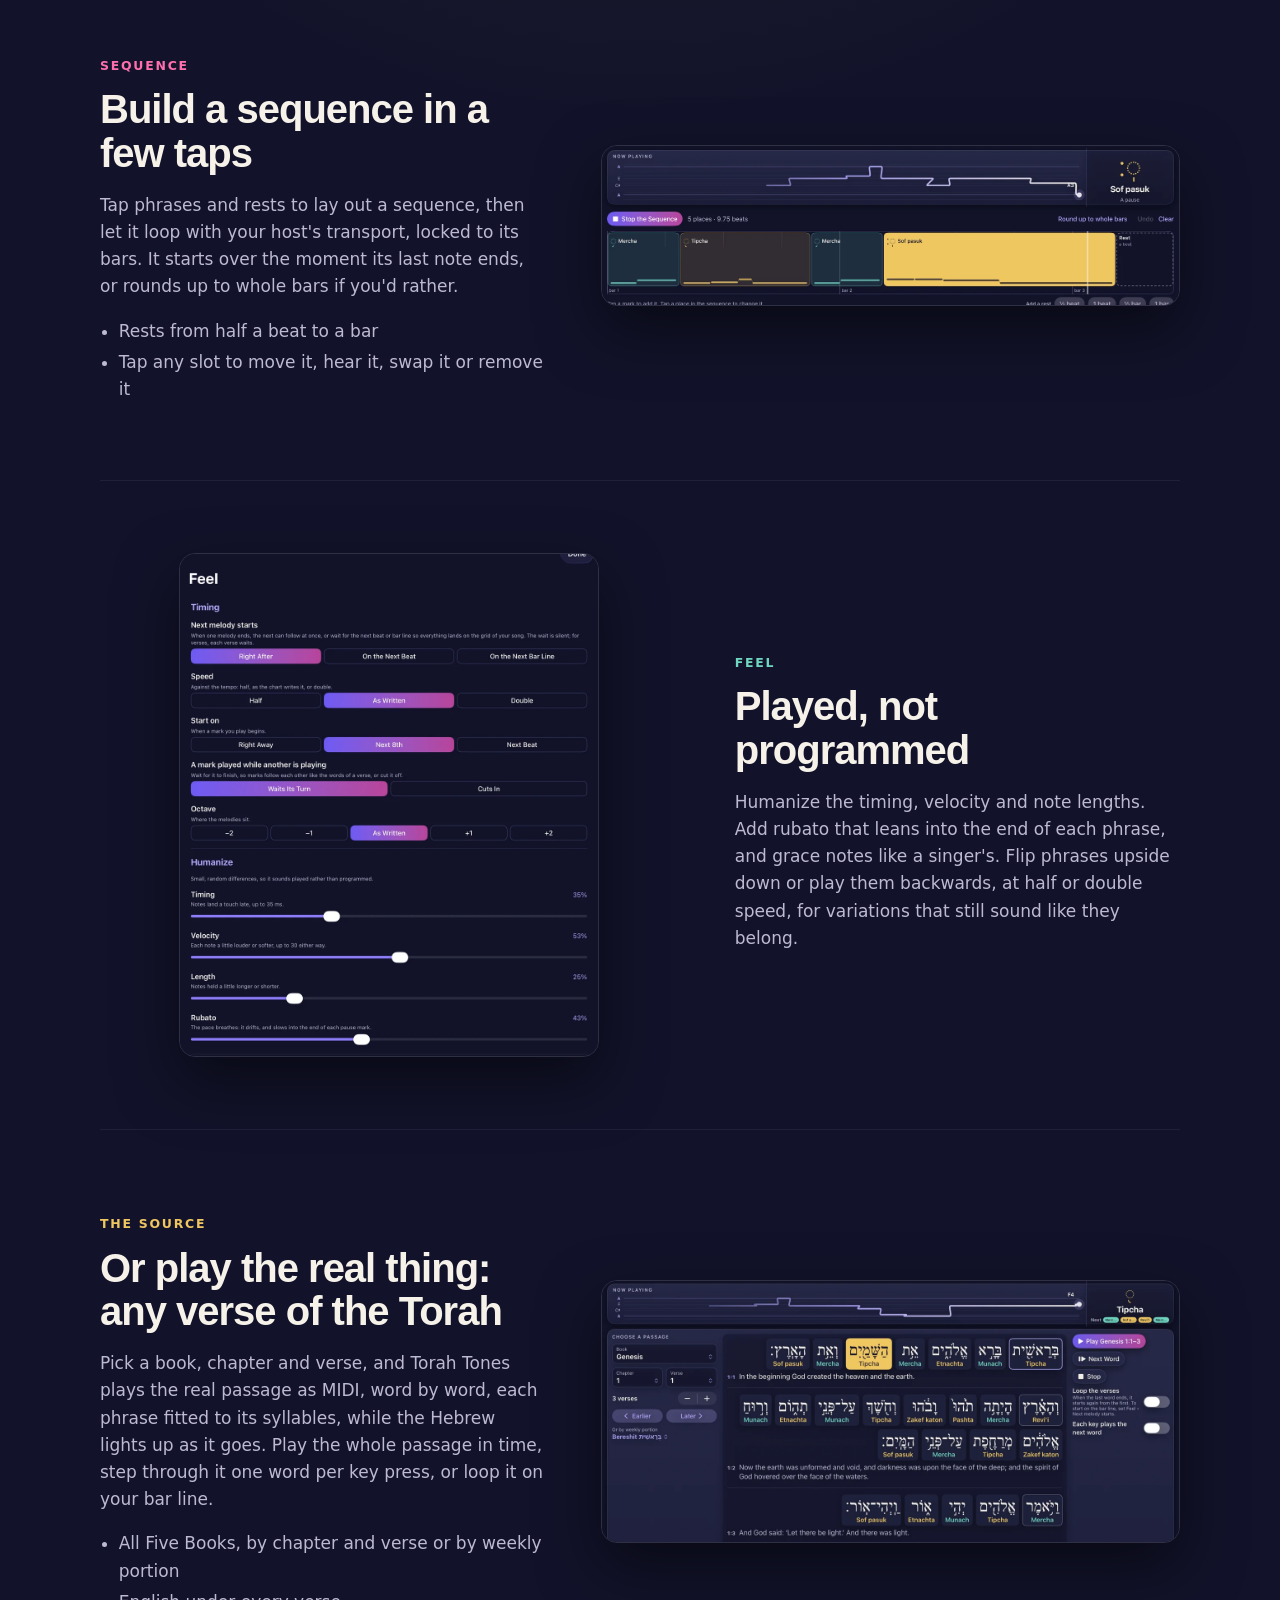
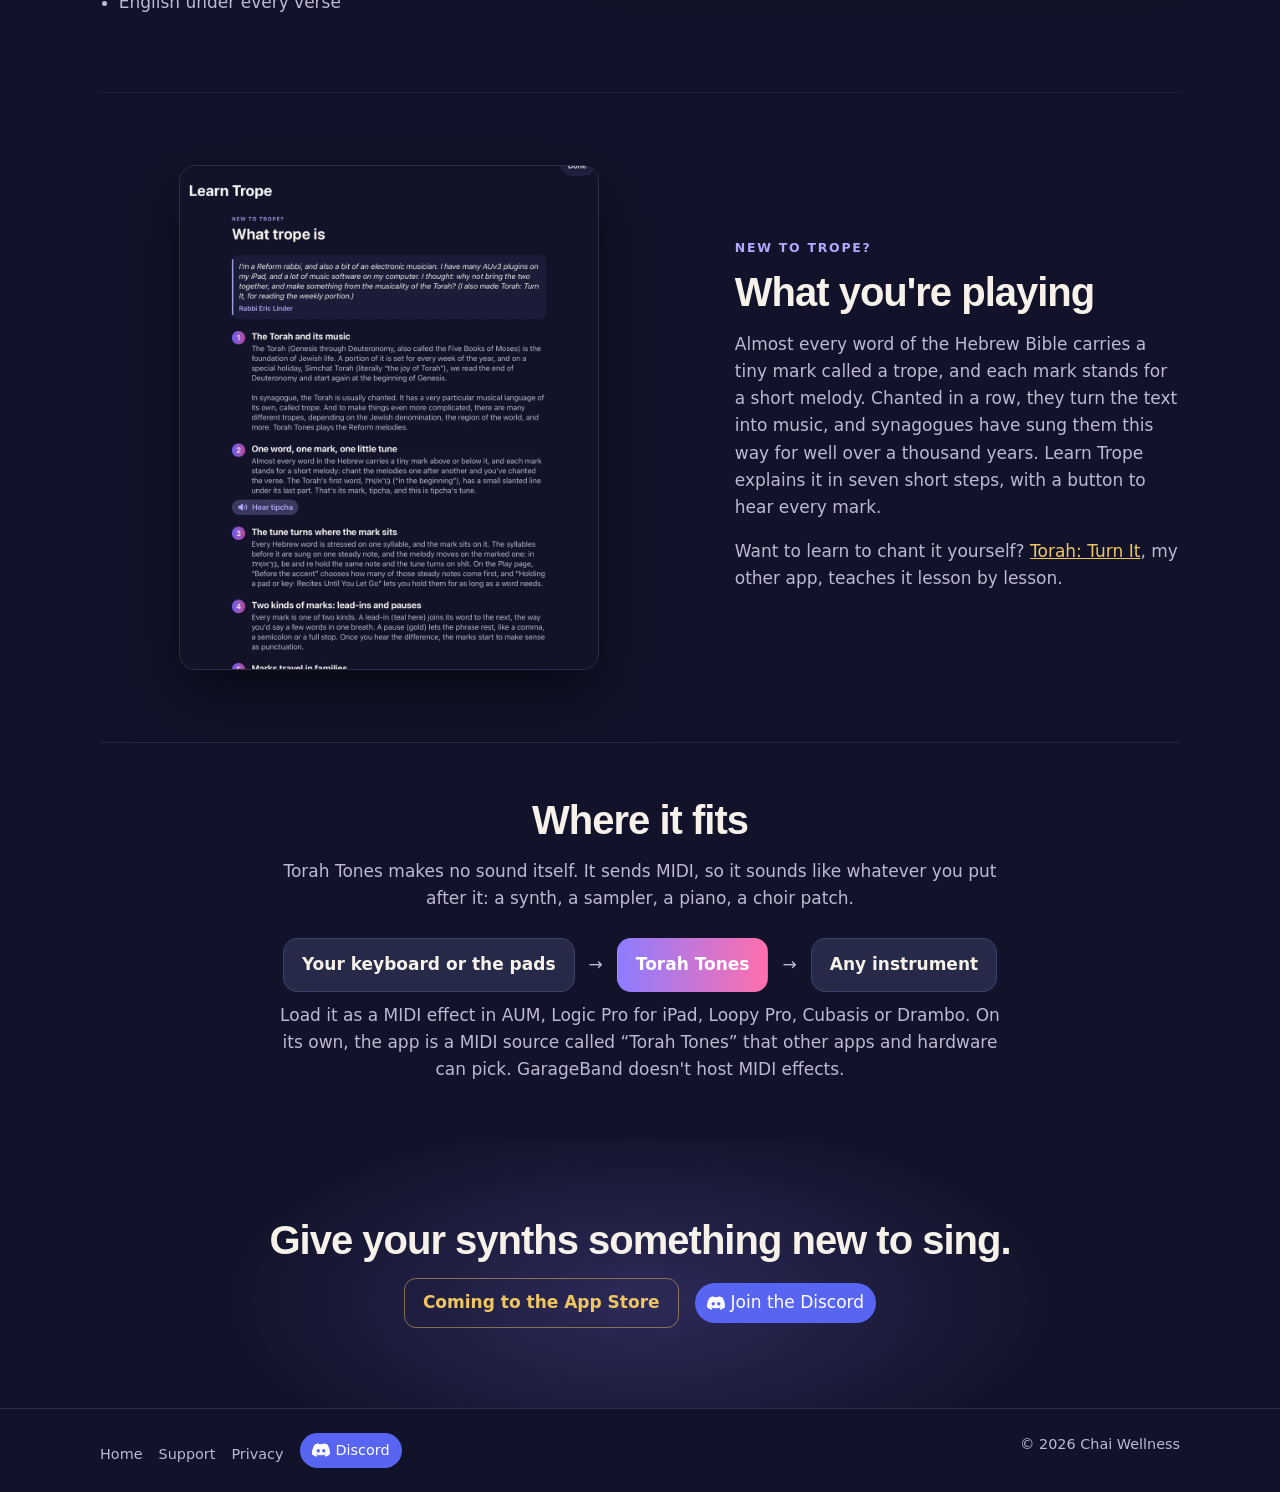
==== commit 131f2ef3: "Families in the chart's order" ====
--- a/index.html
+++ b/index.html
@@ -36,7 +36,7 @@
       <a class="store-badge" data-store-live hidden href="#" aria-label="Download Torah Tones on the App Store"><picture><source srcset="img/app-store-badge-white.svg" media="(prefers-color-scheme: dark)"><img src="img/app-store-badge-black.svg" alt="Download on the App Store" width="132" height="44"></picture></a>
       <span class="soon" data-store-soon>Coming to the App Store</span>
   </div>
-  <div class="hero-shot"><img src="img/hero-ipad.webp?v=9" alt="Torah Tones on iPad: a sequence of phrases playing, with the 25 phrase pads below" width="1600" height="1250"></div>
+  <div class="hero-shot"><img src="img/hero-ipad.webp?v=10" alt="Torah Tones on iPad: a sequence of phrases playing, with the 25 phrase pads below" width="1600" height="1200"></div>
 </section>
 
 <section class="story" id="story"><div class="col">
@@ -48,7 +48,7 @@
 <div id="features"></div>
 <section class="feature violet">
   <div class="text"><p class="label">Phrase pads</p><h2>25 phrases. One pad, one key each.</h2><p>Every pad fires a short melodic phrase, with its shape drawn right on the pad. Play them from the screen or from your keyboard, starting at C3, one key per phrase. Chain a few and they queue up in time, so a handful of keys plays a whole line.</p><ul><li>Phrases wait their turn, or cut each other off</li><li>The next phrase can start right away, on the next beat, or on the next bar line</li><li>Hold a key to sustain the phrase's first note, then let go for the rest</li><li>Keep them by family, in keyboard order, or drag them into your own layout</li><li>41 ready-made example lines, one tap each</li></ul></div>
-  <div class="pic"><img src="img/play-pads.webp?v=9" alt="The 25 phrase pads, grouped by family, with Sof pasuk playing" loading="lazy" width="1400" height="727"></div>
+  <div class="pic"><img src="img/play-pads.webp?v=10" alt="The 25 phrase pads, grouped by family, with Sof pasuk playing" loading="lazy" width="1400" height="779"></div>
 </section>
 
 <section class="feature gold flip">
@@ -58,7 +58,7 @@
 
 <section class="feature pink">
   <div class="text"><p class="label">Sequence</p><h2>Build a sequence in a few taps</h2><p>Tap phrases and rests to lay out a sequence, then let it loop with your host's transport, locked to its bars. It starts over the moment its last note ends, or rounds up to whole bars if you'd rather.</p><ul><li>Rests from half a beat to a bar</li><li>Tap any slot to move it, hear it, swap it or remove it</li></ul></div>
-  <div class="pic"><img src="img/loop.webp?v=9" alt="A sequence of Mercha, Tipcha, Mercha, Sof pasuk and a rest, playing" loading="lazy" width="1400" height="387"></div>
+  <div class="pic"><img src="img/loop.webp?v=10" alt="A sequence of Mercha, Tipcha, Mercha, Sof pasuk and a rest, playing" loading="lazy" width="1400" height="387"></div>
 </section>
 
 <section class="feature teal flip">
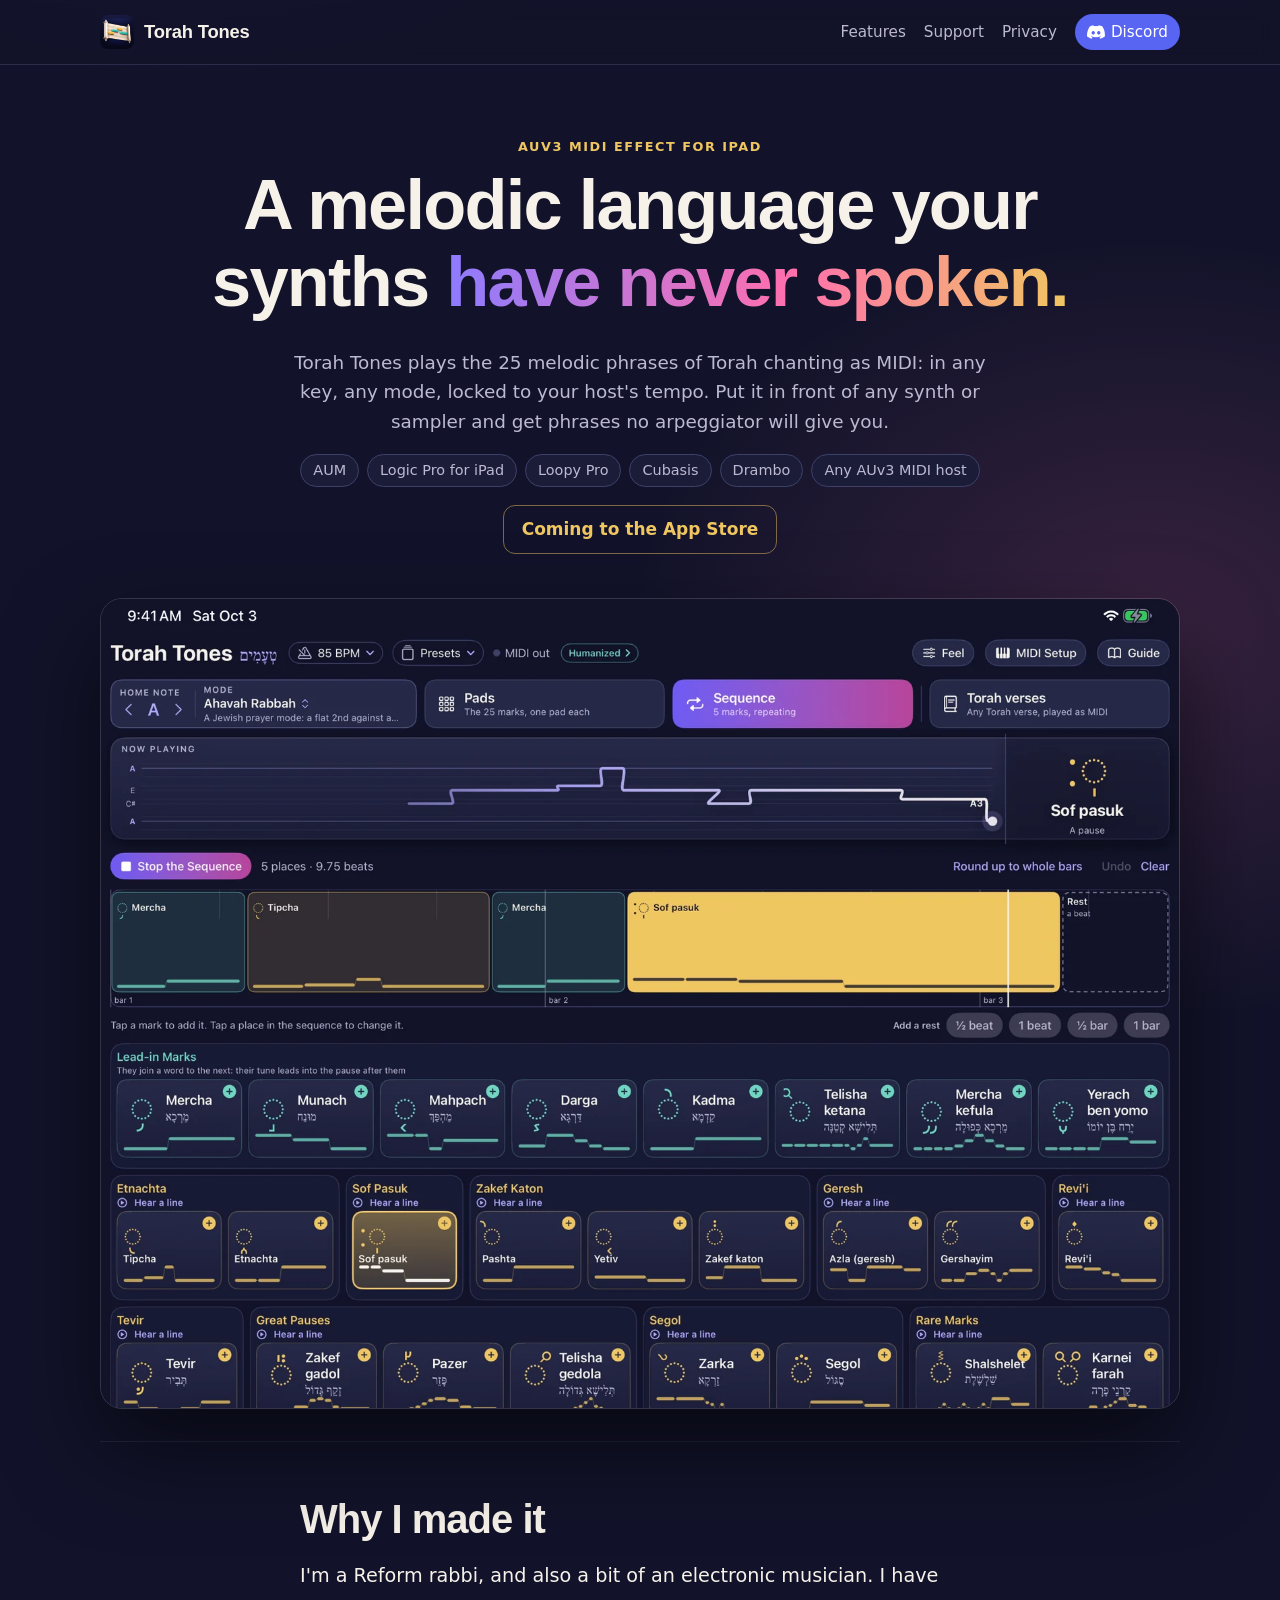
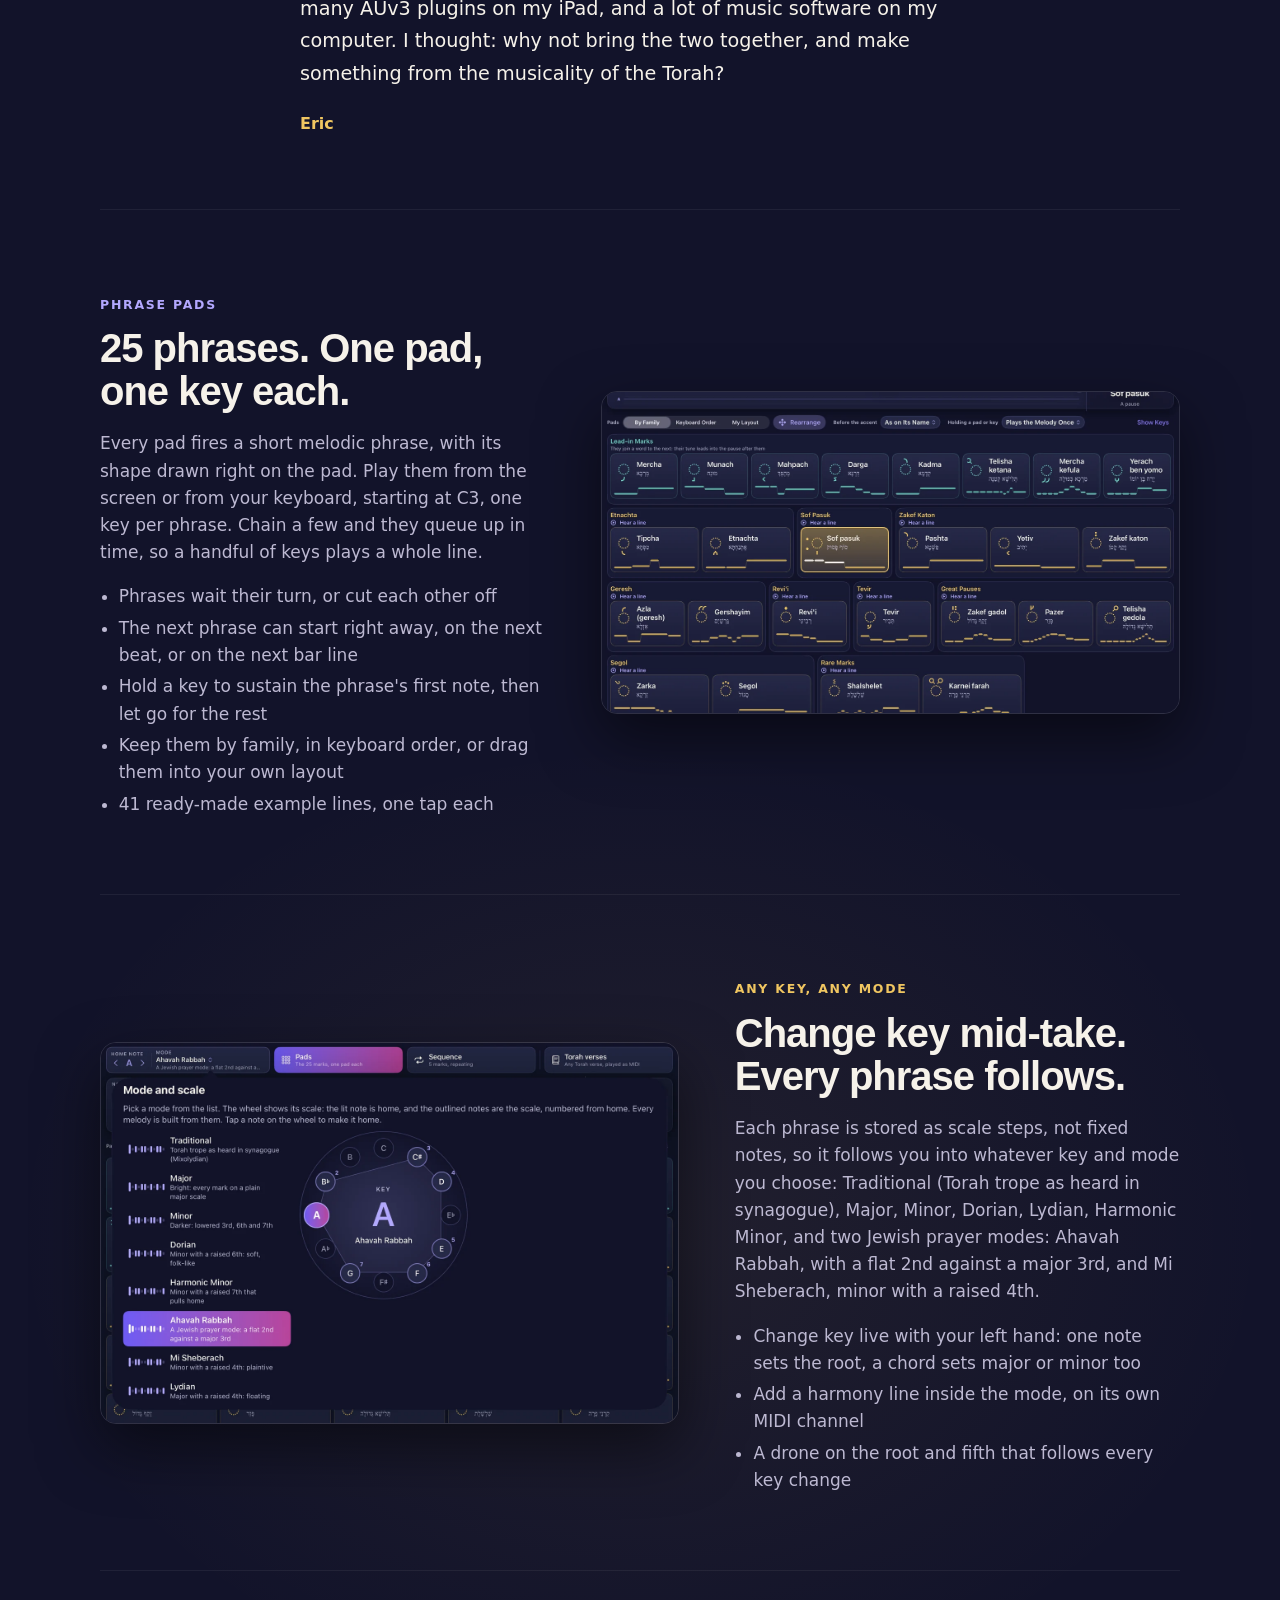
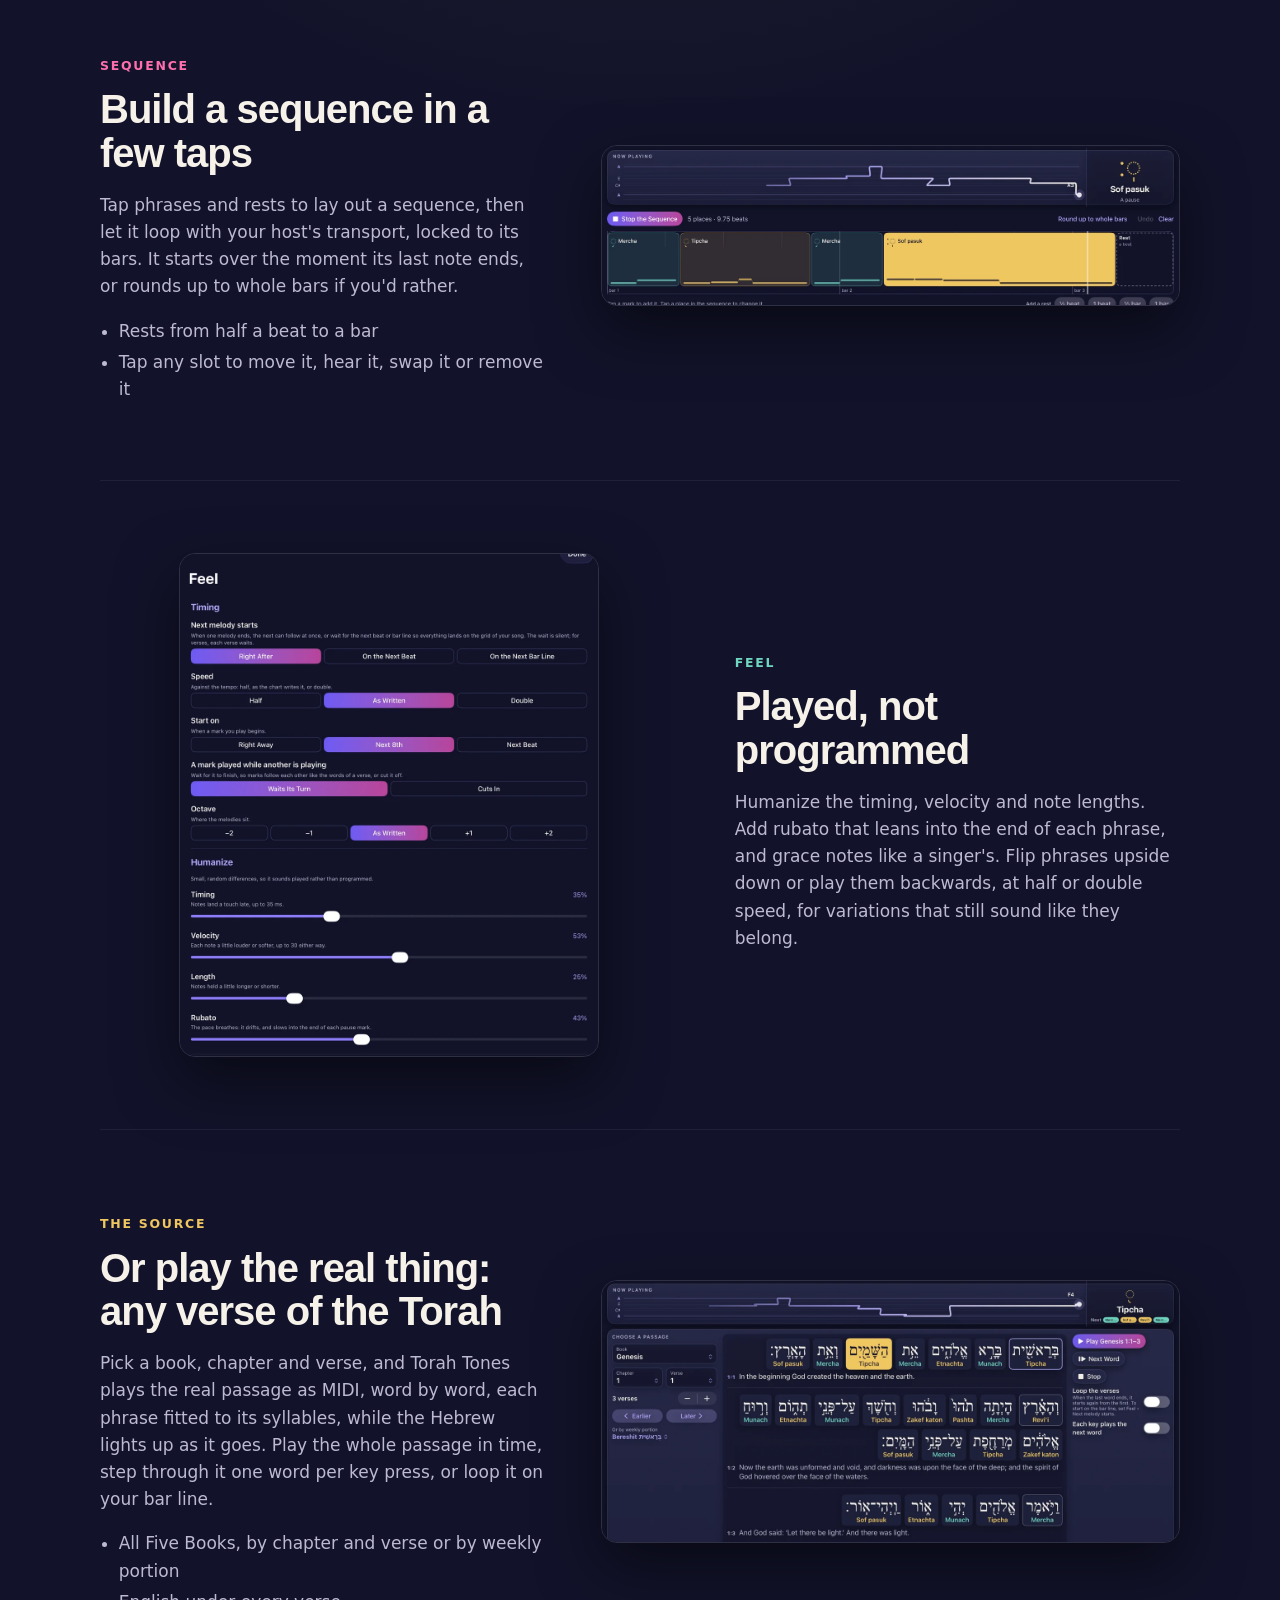
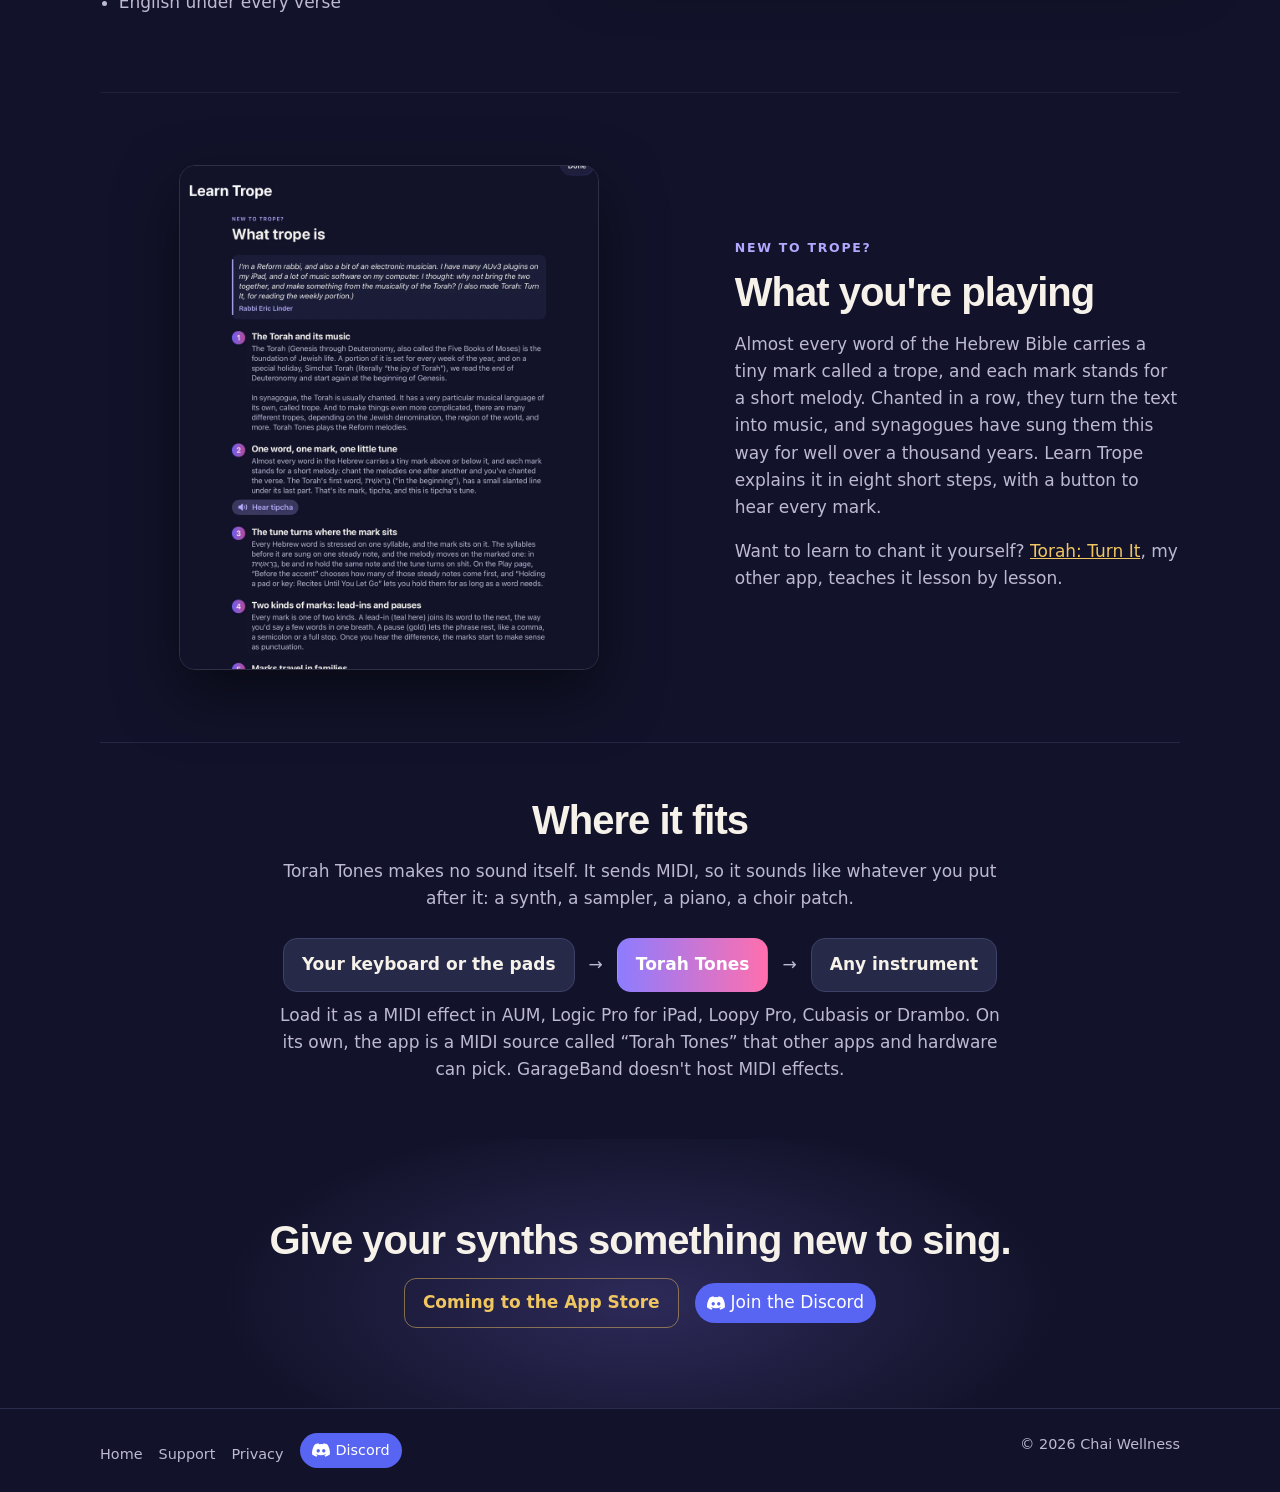
==== commit 5ebf3e94: "Support: By the Book, Tune changes" ====
--- a/index.html
+++ b/index.html
@@ -72,7 +72,7 @@
 </section>
 
 <section class="feature violet flip">
-  <div class="text"><p class="label">New to trope?</p><h2>What you're playing</h2><p>Almost every word of the Hebrew Bible carries a tiny mark called a trope, and each mark stands for a short melody. Chanted in a row, they turn the text into music, and synagogues have sung them this way for well over a thousand years. Learn Trope explains it in seven short steps, with a button to hear every mark.</p><p>Want to learn to chant it yourself? <a href="https://torahturnit.com/">Torah: Turn It</a>, my other app, teaches it lesson by lesson.</p></div>
+  <div class="text"><p class="label">New to trope?</p><h2>What you're playing</h2><p>Almost every word of the Hebrew Bible carries a tiny mark called a trope, and each mark stands for a short melody. Chanted in a row, they turn the text into music, and synagogues have sung them this way for well over a thousand years. Learn Trope explains it in eight short steps, with a button to hear every mark.</p><p>Want to learn to chant it yourself? <a href="https://torahturnit.com/">Torah: Turn It</a>, my other app, teaches it lesson by lesson.</p></div>
   <div class="pic narrow"><img src="img/learn.webp?v=9" alt="The Learn Trope page" loading="lazy" width="1000" height="1202"></div>
 </section>
 
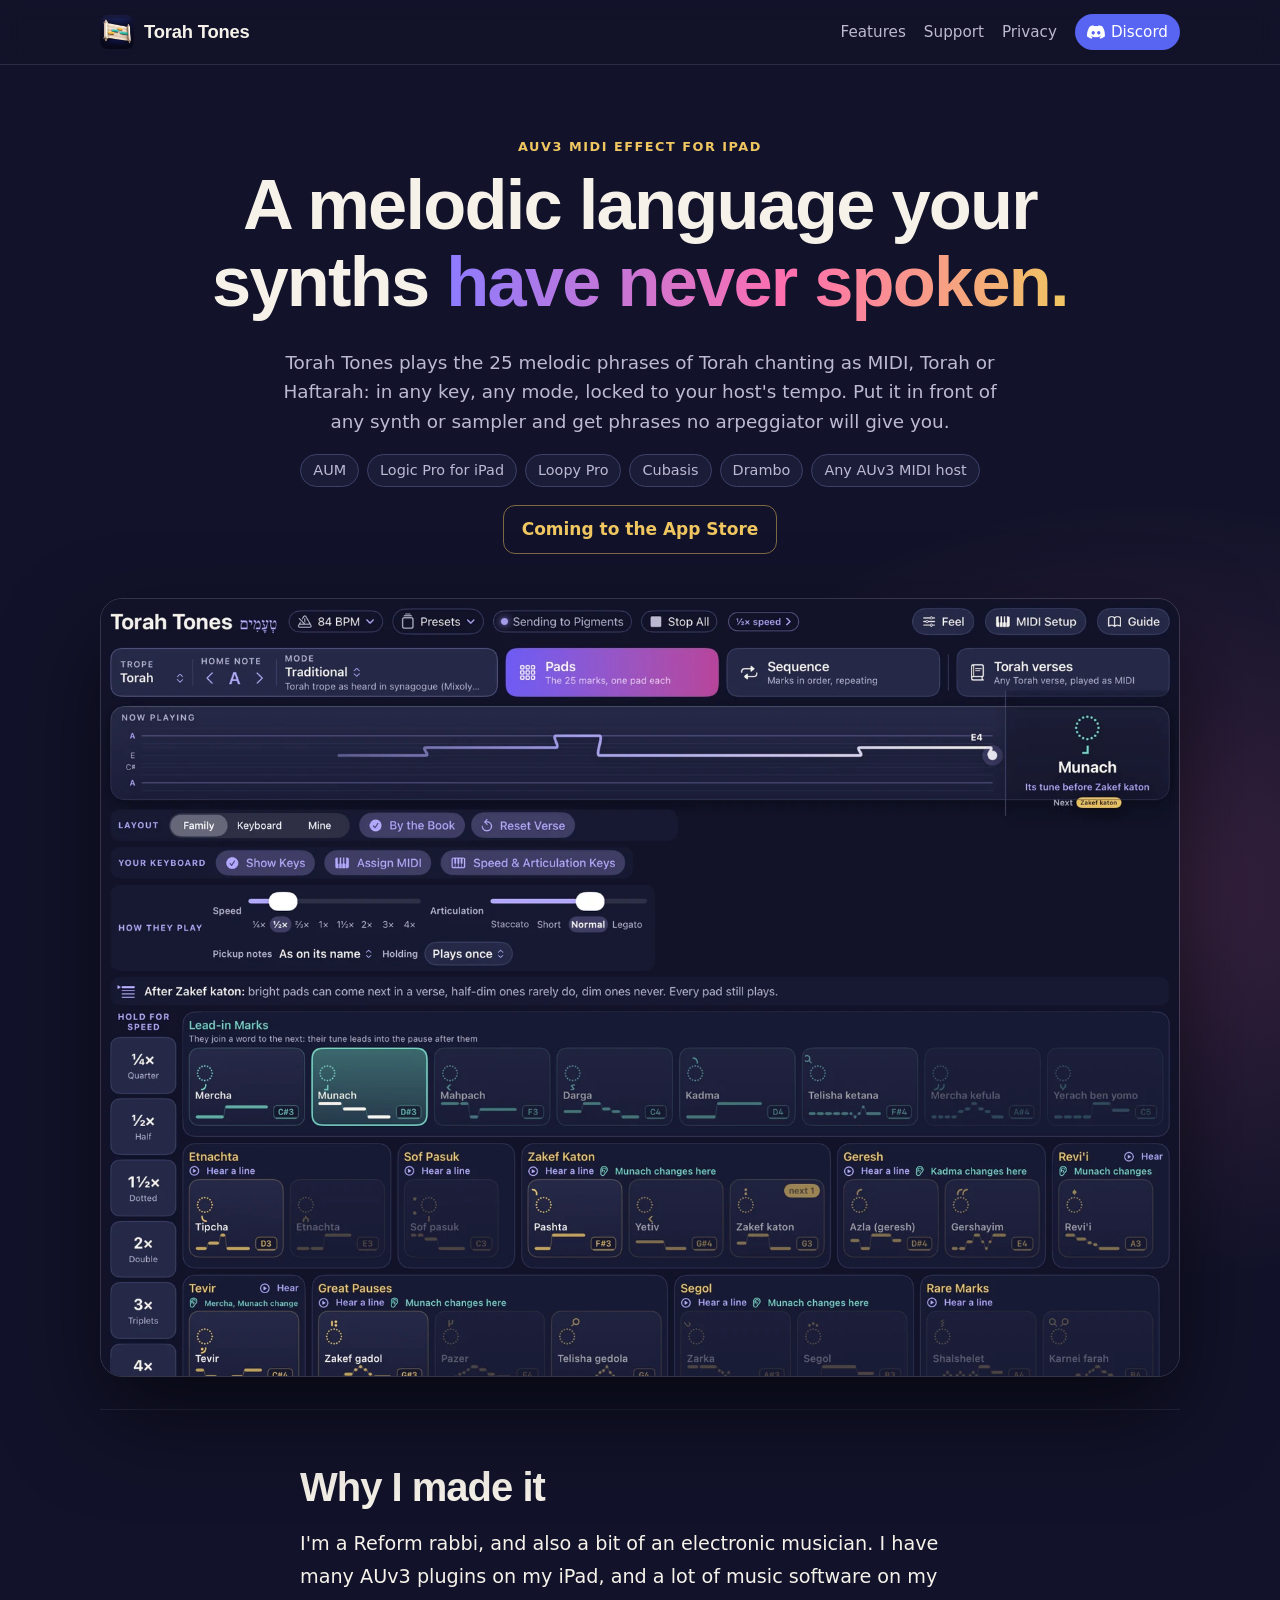
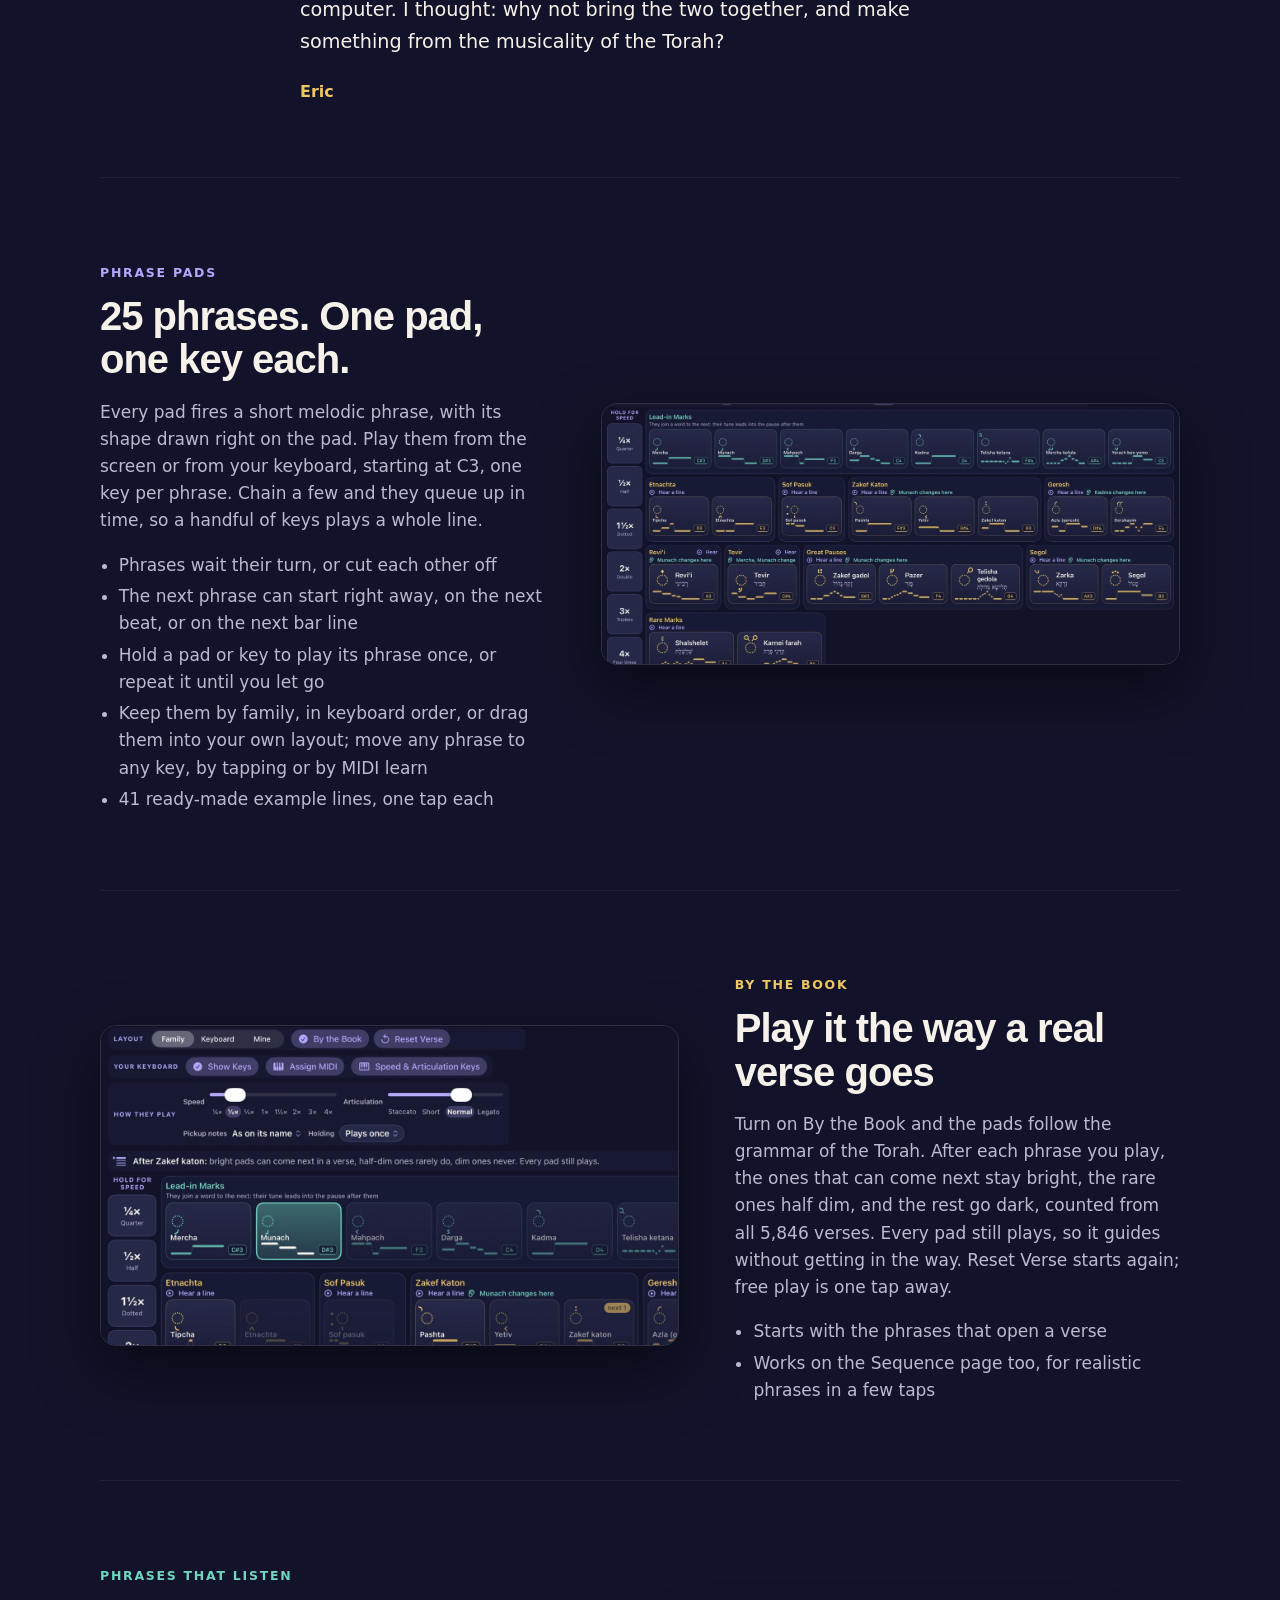
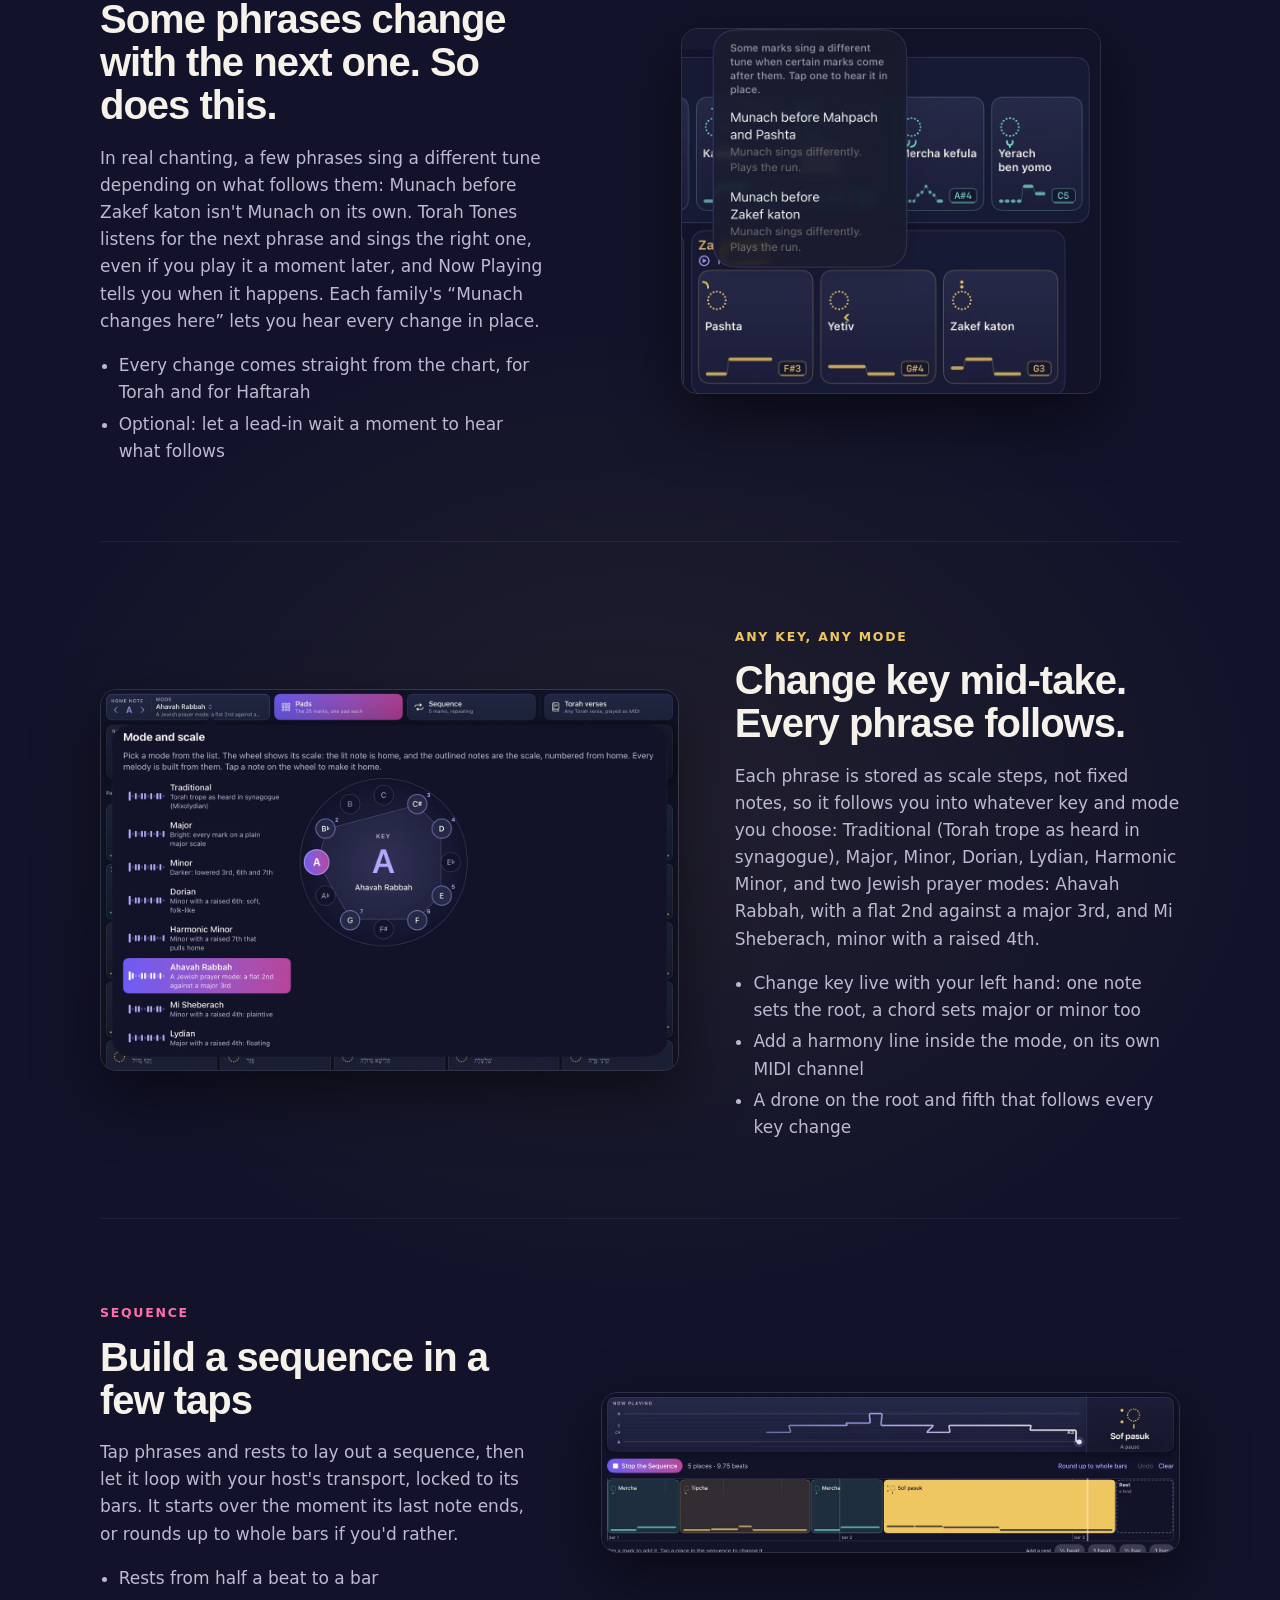
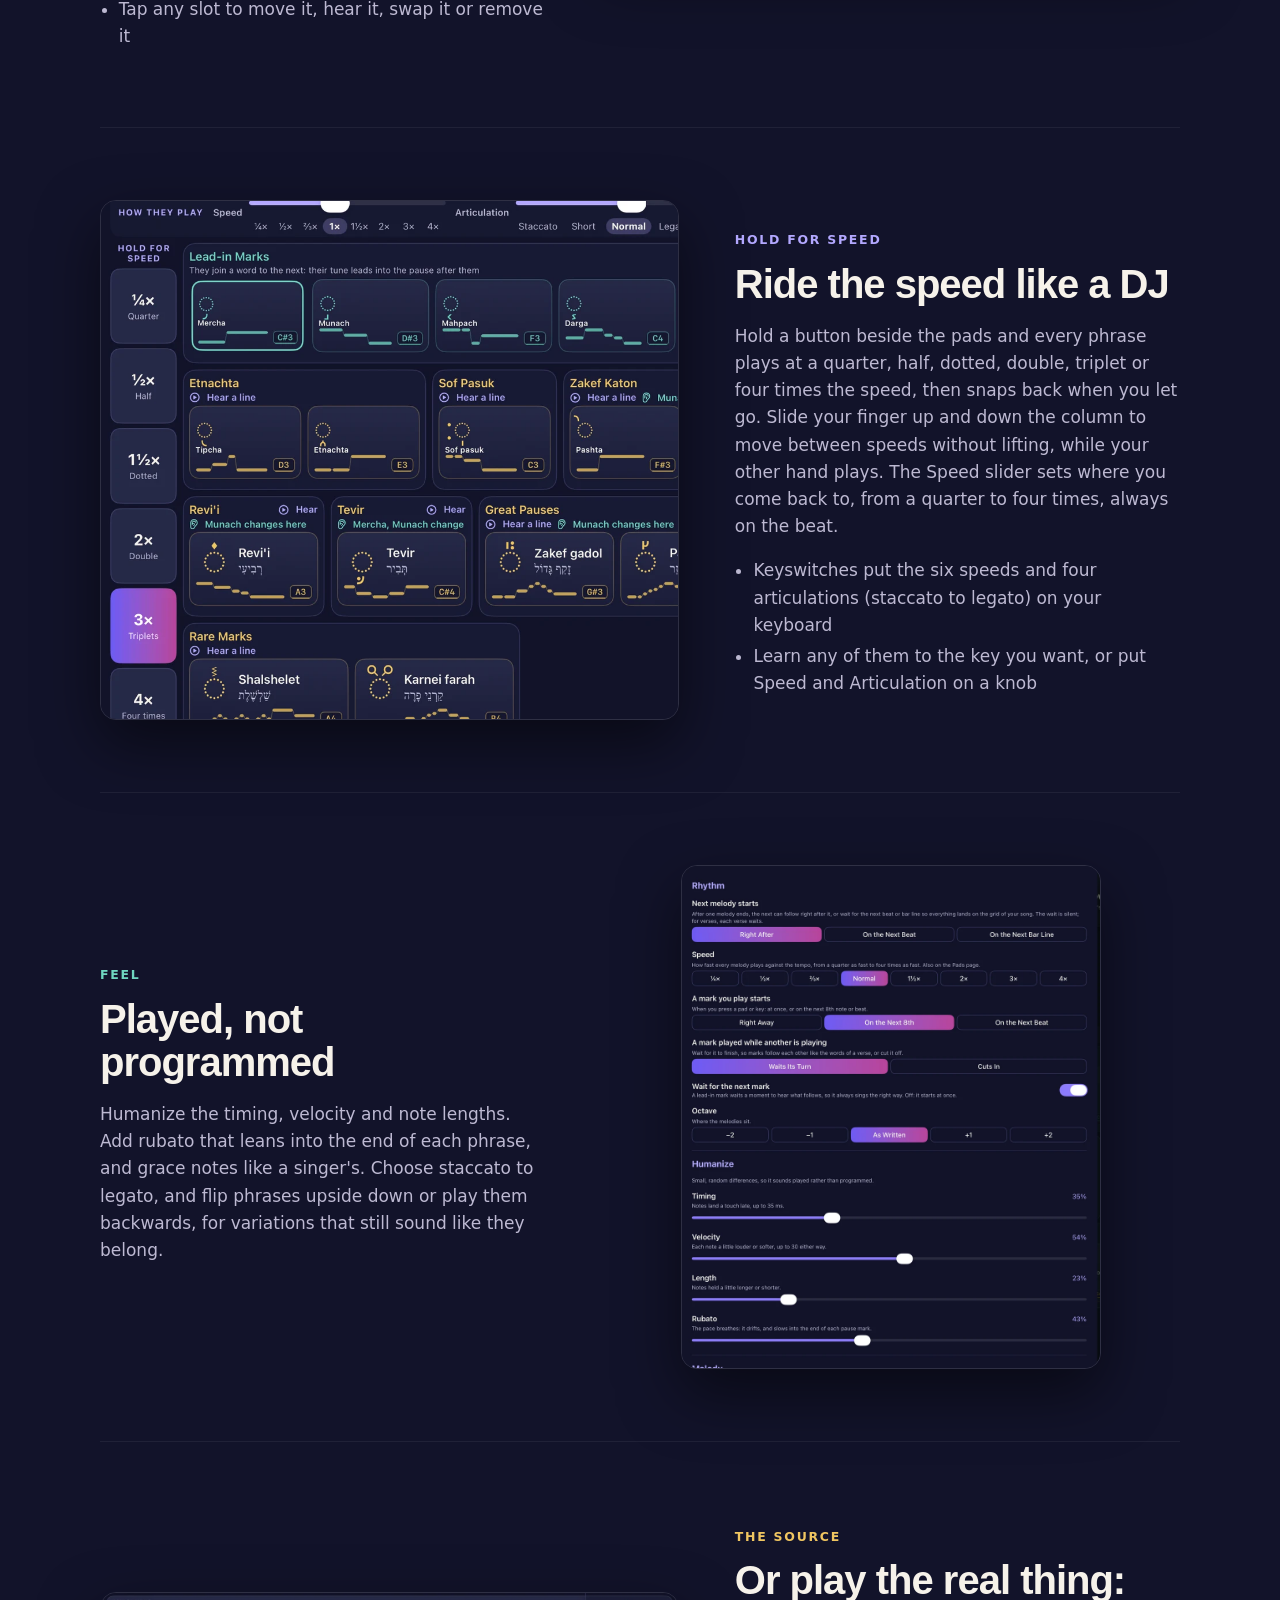
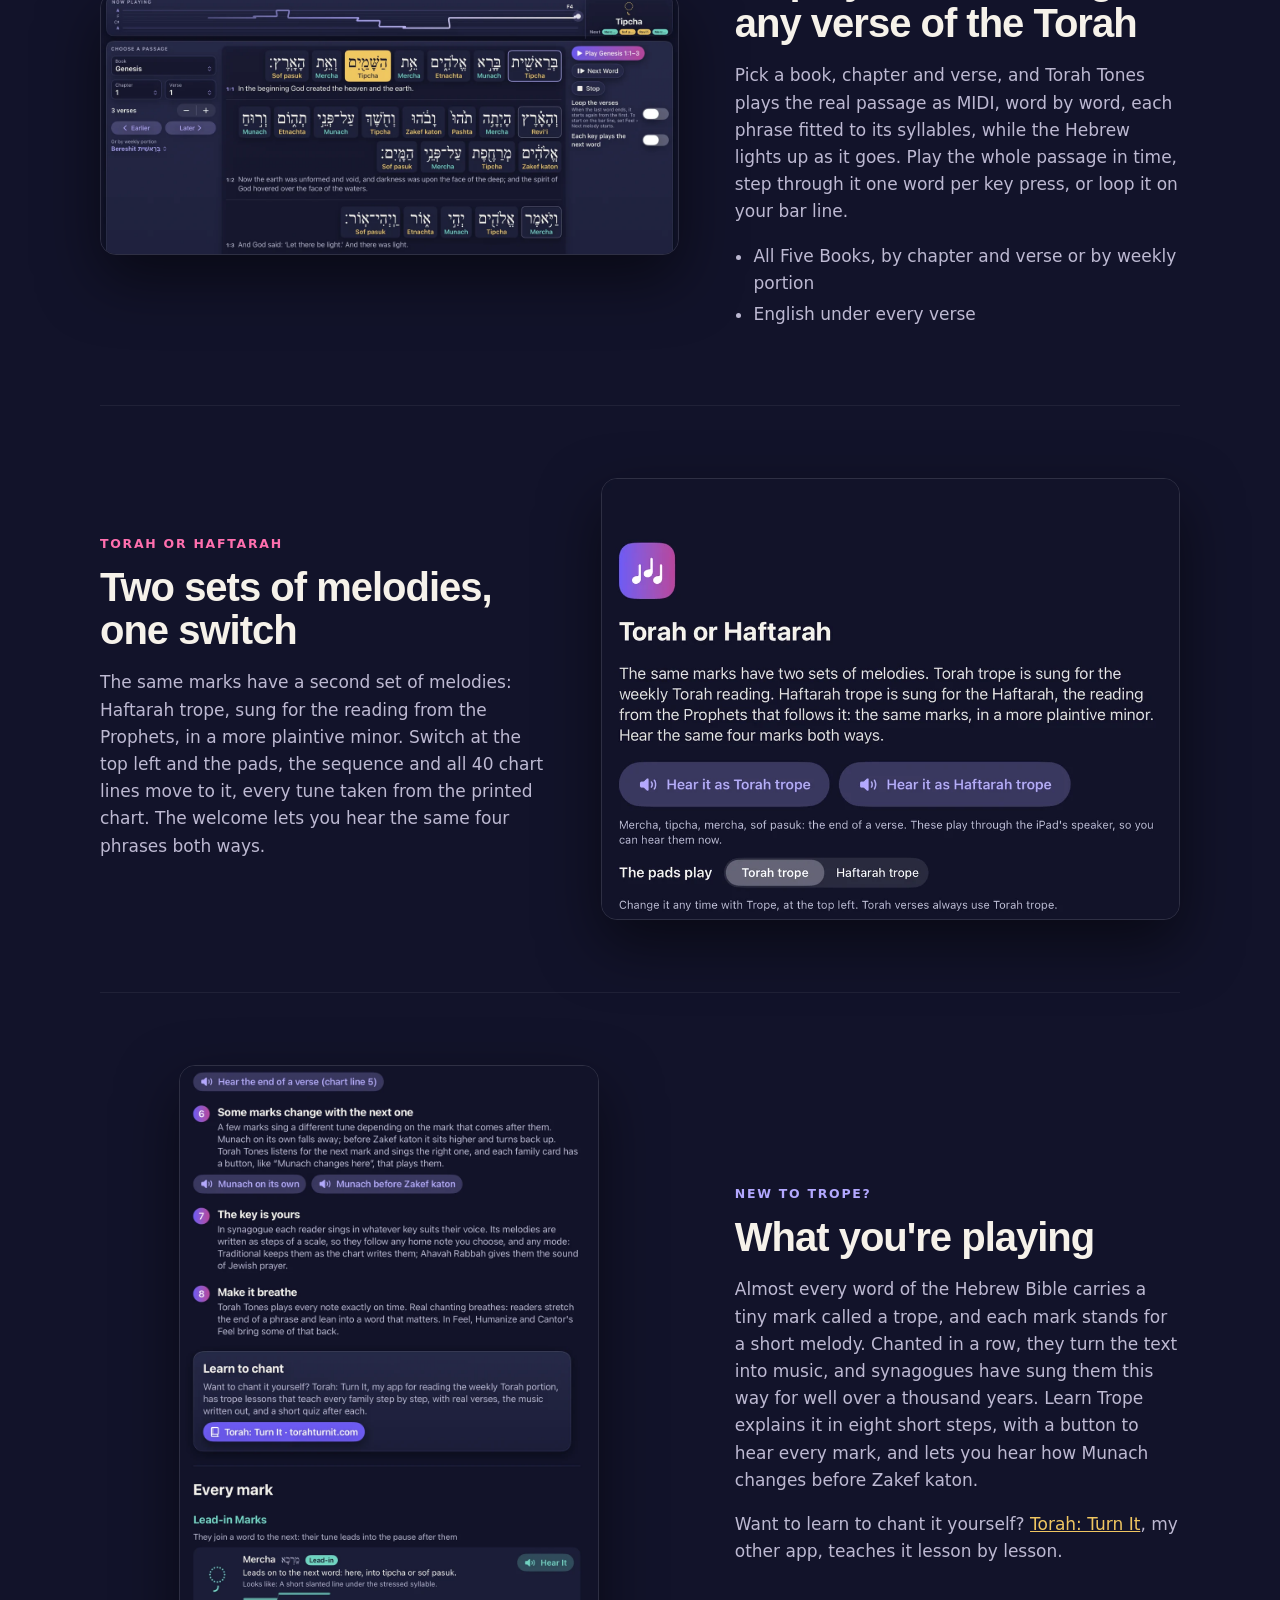
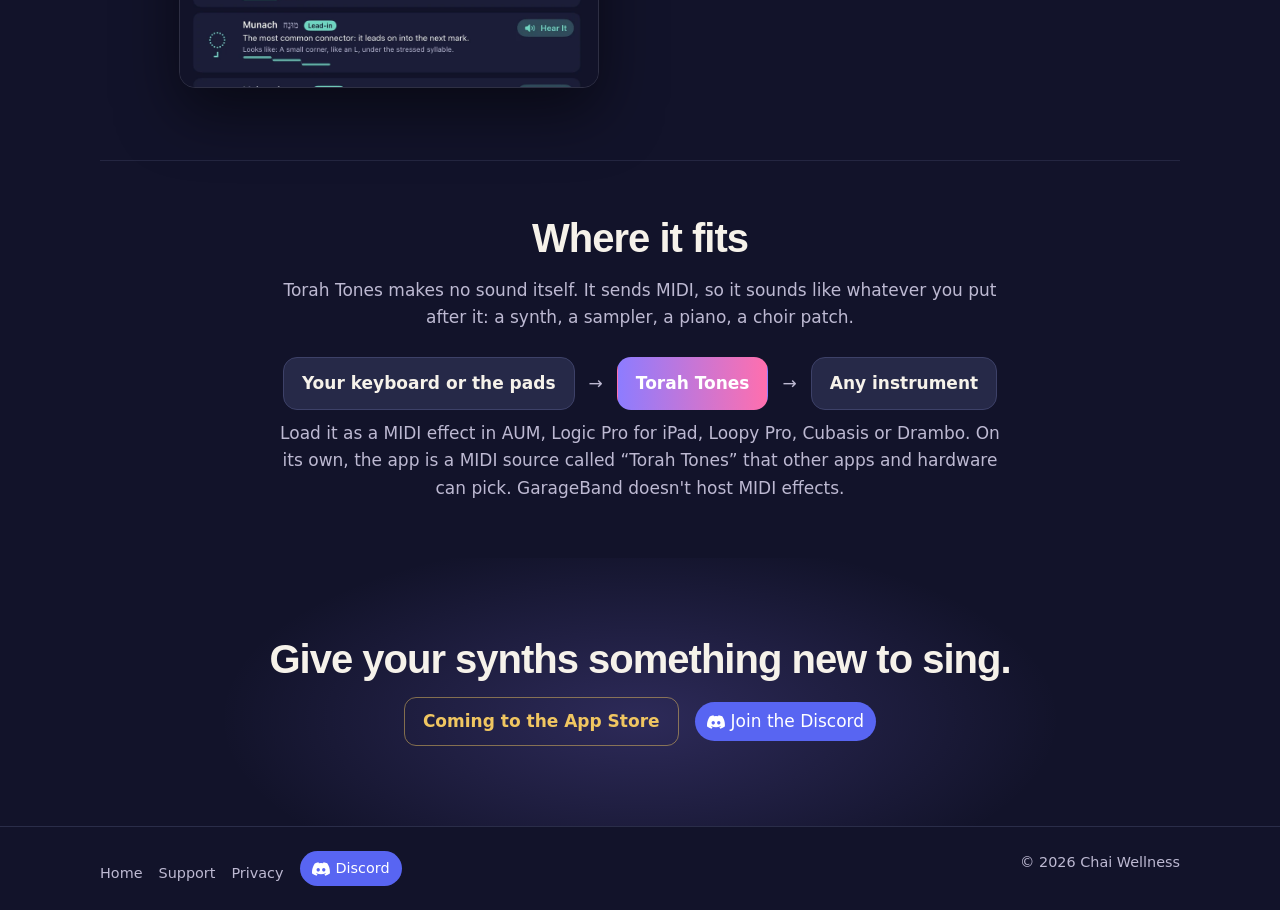
==== commit 560f5024: "Site: By the Book, marks that change, Hold for Speed, Torah or Haftarah; screenshots retaken on buil" ====
--- a/index.html
+++ b/index.html
@@ -30,13 +30,13 @@
 <section class="hero">
   <p class="eyebrow">AUv3 MIDI effect for iPad</p>
   <h1>A melodic language your synths <em>have never spoken.</em></h1>
-  <p class="lede">Torah Tones plays the 25 melodic phrases of Torah chanting as MIDI: in any key, any mode, locked to your host's tempo. Put it in front of any synth or sampler and get phrases no arpeggiator will give you.</p>
+  <p class="lede">Torah Tones plays the 25 melodic phrases of Torah chanting as MIDI, Torah or Haftarah: in any key, any mode, locked to your host's tempo. Put it in front of any synth or sampler and get phrases no arpeggiator will give you.</p>
   <ul class="chips" aria-label="Works in"><li>AUM</li><li>Logic Pro for iPad</li><li>Loopy Pro</li><li>Cubasis</li><li>Drambo</li><li>Any AUv3 MIDI host</li></ul>
   <div class="cta">
       <a class="store-badge" data-store-live hidden href="#" aria-label="Download Torah Tones on the App Store"><picture><source srcset="img/app-store-badge-white.svg" media="(prefers-color-scheme: dark)"><img src="img/app-store-badge-black.svg" alt="Download on the App Store" width="132" height="44"></picture></a>
       <span class="soon" data-store-soon>Coming to the App Store</span>
   </div>
-  <div class="hero-shot"><img src="img/hero-ipad.webp?v=10" alt="Torah Tones on iPad: a sequence of phrases playing, with the 25 phrase pads below" width="1600" height="1200"></div>
+  <div class="hero-shot"><img src="img/hero-ipad.webp?v=11" alt="Torah Tones on iPad: Munach singing its tune before Zakef katon, By the Book lighting the marks that can come next" width="1600" height="1153"></div>
 </section>
 
 <section class="story" id="story"><div class="col">
@@ -47,8 +47,18 @@
 
 <div id="features"></div>
 <section class="feature violet">
-  <div class="text"><p class="label">Phrase pads</p><h2>25 phrases. One pad, one key each.</h2><p>Every pad fires a short melodic phrase, with its shape drawn right on the pad. Play them from the screen or from your keyboard, starting at C3, one key per phrase. Chain a few and they queue up in time, so a handful of keys plays a whole line.</p><ul><li>Phrases wait their turn, or cut each other off</li><li>The next phrase can start right away, on the next beat, or on the next bar line</li><li>Hold a key to sustain the phrase's first note, then let go for the rest</li><li>Keep them by family, in keyboard order, or drag them into your own layout</li><li>41 ready-made example lines, one tap each</li></ul></div>
-  <div class="pic"><img src="img/play-pads.webp?v=10" alt="The 25 phrase pads, grouped by family, with Sof pasuk playing" loading="lazy" width="1400" height="779"></div>
+  <div class="text"><p class="label">Phrase pads</p><h2>25 phrases. One pad, one key each.</h2><p>Every pad fires a short melodic phrase, with its shape drawn right on the pad. Play them from the screen or from your keyboard, starting at C3, one key per phrase. Chain a few and they queue up in time, so a handful of keys plays a whole line.</p><ul><li>Phrases wait their turn, or cut each other off</li><li>The next phrase can start right away, on the next beat, or on the next bar line</li><li>Hold a pad or key to play its phrase once, or repeat it until you let go</li><li>Keep them by family, in keyboard order, or drag them into your own layout; move any phrase to any key, by tapping or by MIDI learn</li><li>41 ready-made example lines, one tap each</li></ul></div>
+  <div class="pic"><img src="img/play-pads.webp?v=11" alt="The 25 phrase pads grouped by family, with Hold for Speed beside them" loading="lazy" width="1400" height="629"></div>
+</section>
+
+<section class="feature gold flip">
+  <div class="text"><p class="label">By the Book</p><h2>Play it the way a real verse goes</h2><p>Turn on By the Book and the pads follow the grammar of the Torah. After each phrase you play, the ones that can come next stay bright, the rare ones half dim, and the rest go dark, counted from all 5,846 verses. Every pad still plays, so it guides without getting in the way. Reset Verse starts again; free play is one tap away.</p><ul><li>Starts with the phrases that open a verse</li><li>Works on the Sequence page too, for realistic phrases in a few taps</li></ul></div>
+  <div class="pic"><img src="img/by-the-book.webp?v=1" alt="By the Book on: after Zakef katon, the phrases that can come next are bright and the rest are dimmed" loading="lazy" width="1400" height="774"></div>
+</section>
+
+<section class="feature teal">
+  <div class="text"><p class="label">Phrases that listen</p><h2>Some phrases change with the next one. So does this.</h2><p>In real chanting, a few phrases sing a different tune depending on what follows them: Munach before Zakef katon isn't Munach on its own. Torah Tones listens for the next phrase and sings the right one, even if you play it a moment later, and Now Playing tells you when it happens. Each family's “Munach changes here” lets you hear every change in place.</p><ul><li>Every change comes straight from the chart, for Torah and for Haftarah</li><li>Optional: let a lead-in wait a moment to hear what follows</li></ul></div>
+  <div class="pic narrow"><img src="img/changes.webp?v=1" alt="Munach changes here: Munach before Mahpach and Pashta, Munach before Zakef katon" loading="lazy" width="900" height="784"></div>
 </section>
 
 <section class="feature gold flip">
@@ -61,19 +71,29 @@
   <div class="pic"><img src="img/loop.webp?v=10" alt="A sequence of Mercha, Tipcha, Mercha, Sof pasuk and a rest, playing" loading="lazy" width="1400" height="387"></div>
 </section>
 
-<section class="feature teal flip">
-  <div class="text"><p class="label">Feel</p><h2>Played, not programmed</h2><p>Humanize the timing, velocity and note lengths. Add rubato that leans into the end of each phrase, and grace notes like a singer's. Flip phrases upside down or play them backwards, at half or double speed, for variations that still sound like they belong.</p></div>
-  <div class="pic narrow"><img src="img/feel.webp?v=9" alt="The Feel settings: timing, humanize and melody shape" loading="lazy" width="1000" height="1202"></div>
+<section class="feature violet flip">
+  <div class="text"><p class="label">Hold for speed</p><h2>Ride the speed like a DJ</h2><p>Hold a button beside the pads and every phrase plays at a quarter, half, dotted, double, triplet or four times the speed, then snaps back when you let go. Slide your finger up and down the column to move between speeds without lifting, while your other hand plays. The Speed slider sets where you come back to, from a quarter to four times, always on the beat.</p><ul><li>Keyswitches put the six speeds and four articulations (staccato to legato) on your keyboard</li><li>Learn any of them to the key you want, or put Speed and Articulation on a knob</li></ul></div>
+  <div class="pic"><img src="img/hold-speed.webp?v=1" alt="Hold for Speed: the Triplets button held while Mercha plays" loading="lazy" width="1000" height="898"></div>
 </section>
 
-<section class="feature gold">
+<section class="feature teal">
+  <div class="text"><p class="label">Feel</p><h2>Played, not programmed</h2><p>Humanize the timing, velocity and note lengths. Add rubato that leans into the end of each phrase, and grace notes like a singer's. Choose staccato to legato, and flip phrases upside down or play them backwards, for variations that still sound like they belong.</p></div>
+  <div class="pic narrow"><img src="img/feel.webp?v=10" alt="The Feel settings: when phrases start, eight speeds, humanize" loading="lazy" width="1000" height="1202"></div>
+</section>
+
+<section class="feature gold flip">
   <div class="text"><p class="label">The source</p><h2>Or play the real thing: any verse of the Torah</h2><p>Pick a book, chapter and verse, and Torah Tones plays the real passage as MIDI, word by word, each phrase fitted to its syllables, while the Hebrew lights up as it goes. Play the whole passage in time, step through it one word per key press, or loop it on your bar line.</p><ul><li>All Five Books, by chapter and verse or by weekly portion</li><li>English under every verse</li></ul></div>
   <div class="pic"><img src="img/verses.webp?v=9" alt="Genesis 1:1 to 1:3 being sent as MIDI, one word lit" loading="lazy" width="1400" height="634"></div>
 </section>
 
+<section class="feature pink">
+  <div class="text"><p class="label">Torah or Haftarah</p><h2>Two sets of melodies, one switch</h2><p>The same marks have a second set of melodies: Haftarah trope, sung for the reading from the Prophets, in a more plaintive minor. Switch at the top left and the pads, the sequence and all 40 chart lines move to it, every tune taken from the printed chart. The welcome lets you hear the same four phrases both ways.</p></div>
+  <div class="pic"><img src="img/torah-haftarah.webp?v=1" alt="Torah or Haftarah: hear the same four marks both ways, and choose which the pads play" loading="lazy" width="1000" height="764"></div>
+</section>
+
 <section class="feature violet flip">
-  <div class="text"><p class="label">New to trope?</p><h2>What you're playing</h2><p>Almost every word of the Hebrew Bible carries a tiny mark called a trope, and each mark stands for a short melody. Chanted in a row, they turn the text into music, and synagogues have sung them this way for well over a thousand years. Learn Trope explains it in eight short steps, with a button to hear every mark.</p><p>Want to learn to chant it yourself? <a href="https://torahturnit.com/">Torah: Turn It</a>, my other app, teaches it lesson by lesson.</p></div>
-  <div class="pic narrow"><img src="img/learn.webp?v=9" alt="The Learn Trope page" loading="lazy" width="1000" height="1202"></div>
+  <div class="text"><p class="label">New to trope?</p><h2>What you're playing</h2><p>Almost every word of the Hebrew Bible carries a tiny mark called a trope, and each mark stands for a short melody. Chanted in a row, they turn the text into music, and synagogues have sung them this way for well over a thousand years. Learn Trope explains it in eight short steps, with a button to hear every mark, and lets you hear how Munach changes before Zakef katon.</p><p>Want to learn to chant it yourself? <a href="https://torahturnit.com/">Torah: Turn It</a>, my other app, teaches it lesson by lesson.</p></div>
+  <div class="pic narrow"><img src="img/learn.webp?v=10" alt="The Learn Trope page: some marks change with the next one" loading="lazy" width="1000" height="1486"></div>
 </section>
 
 <section class="hosts">
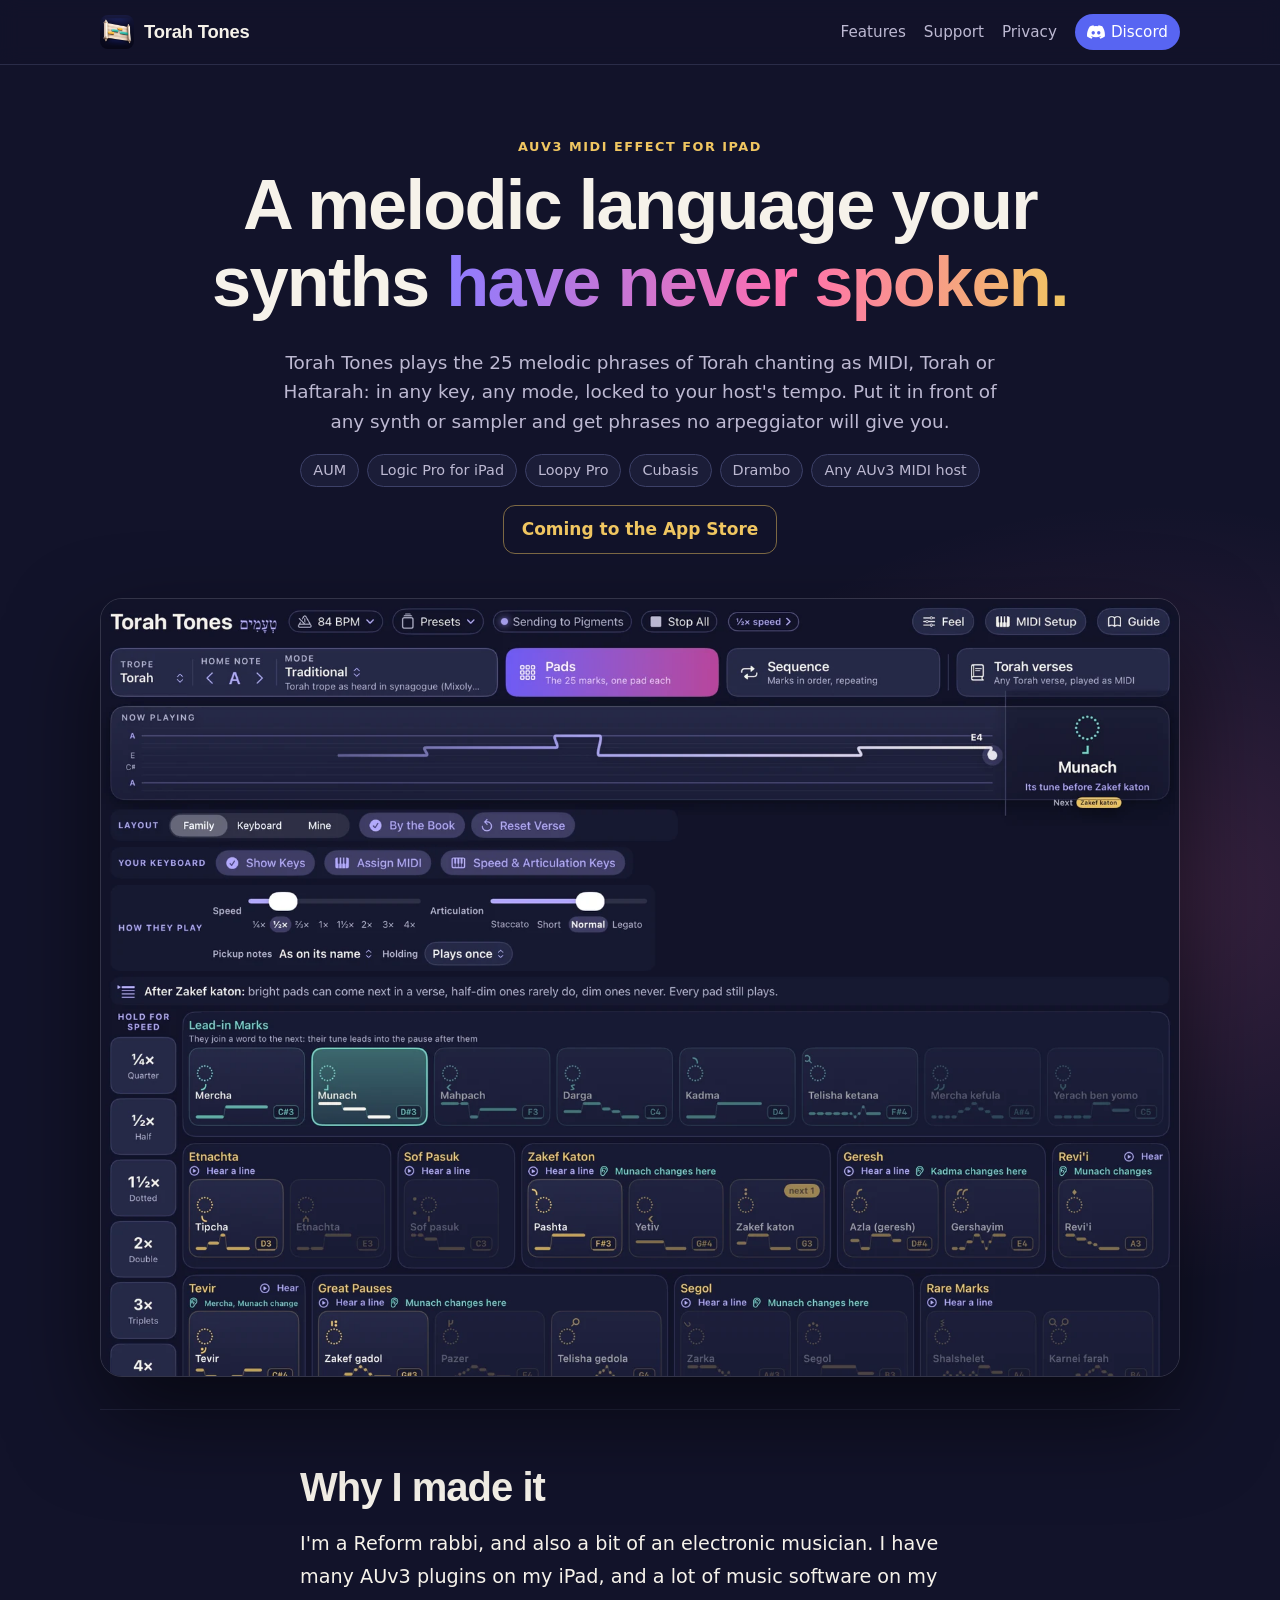
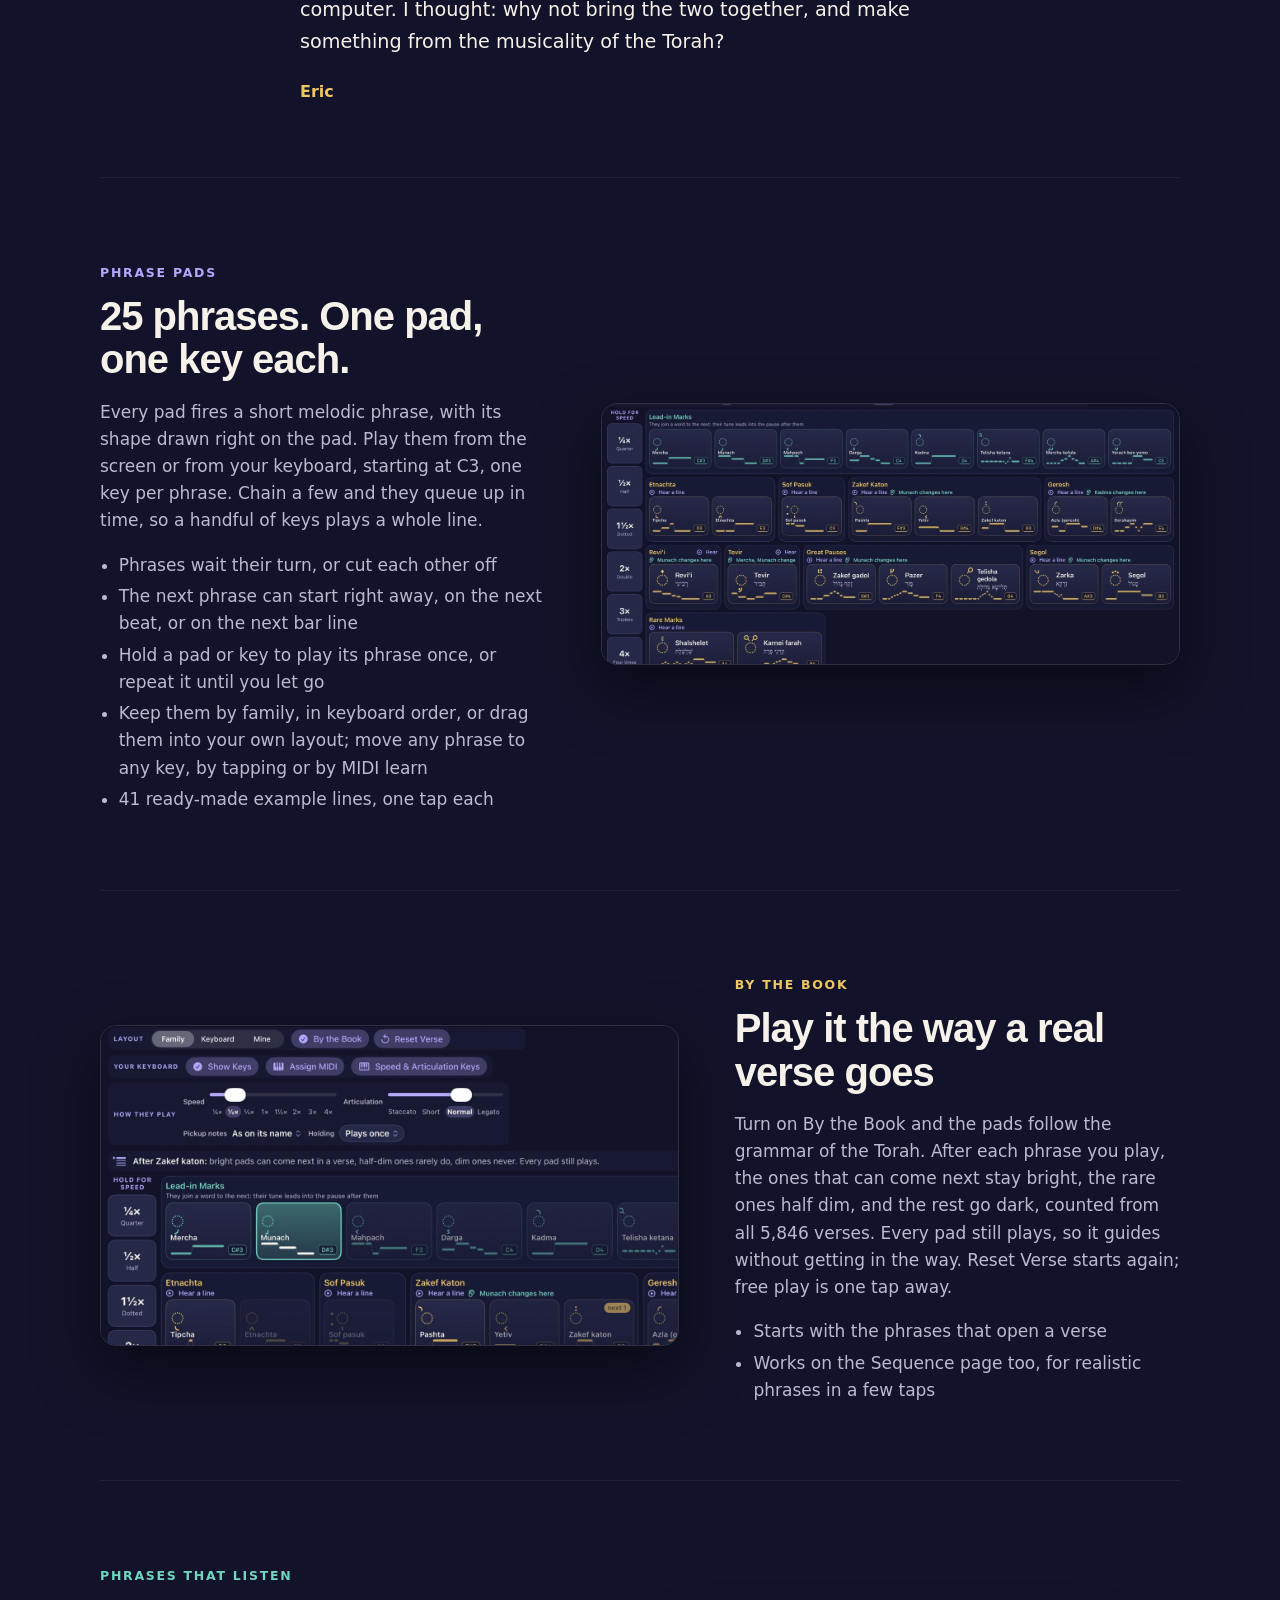
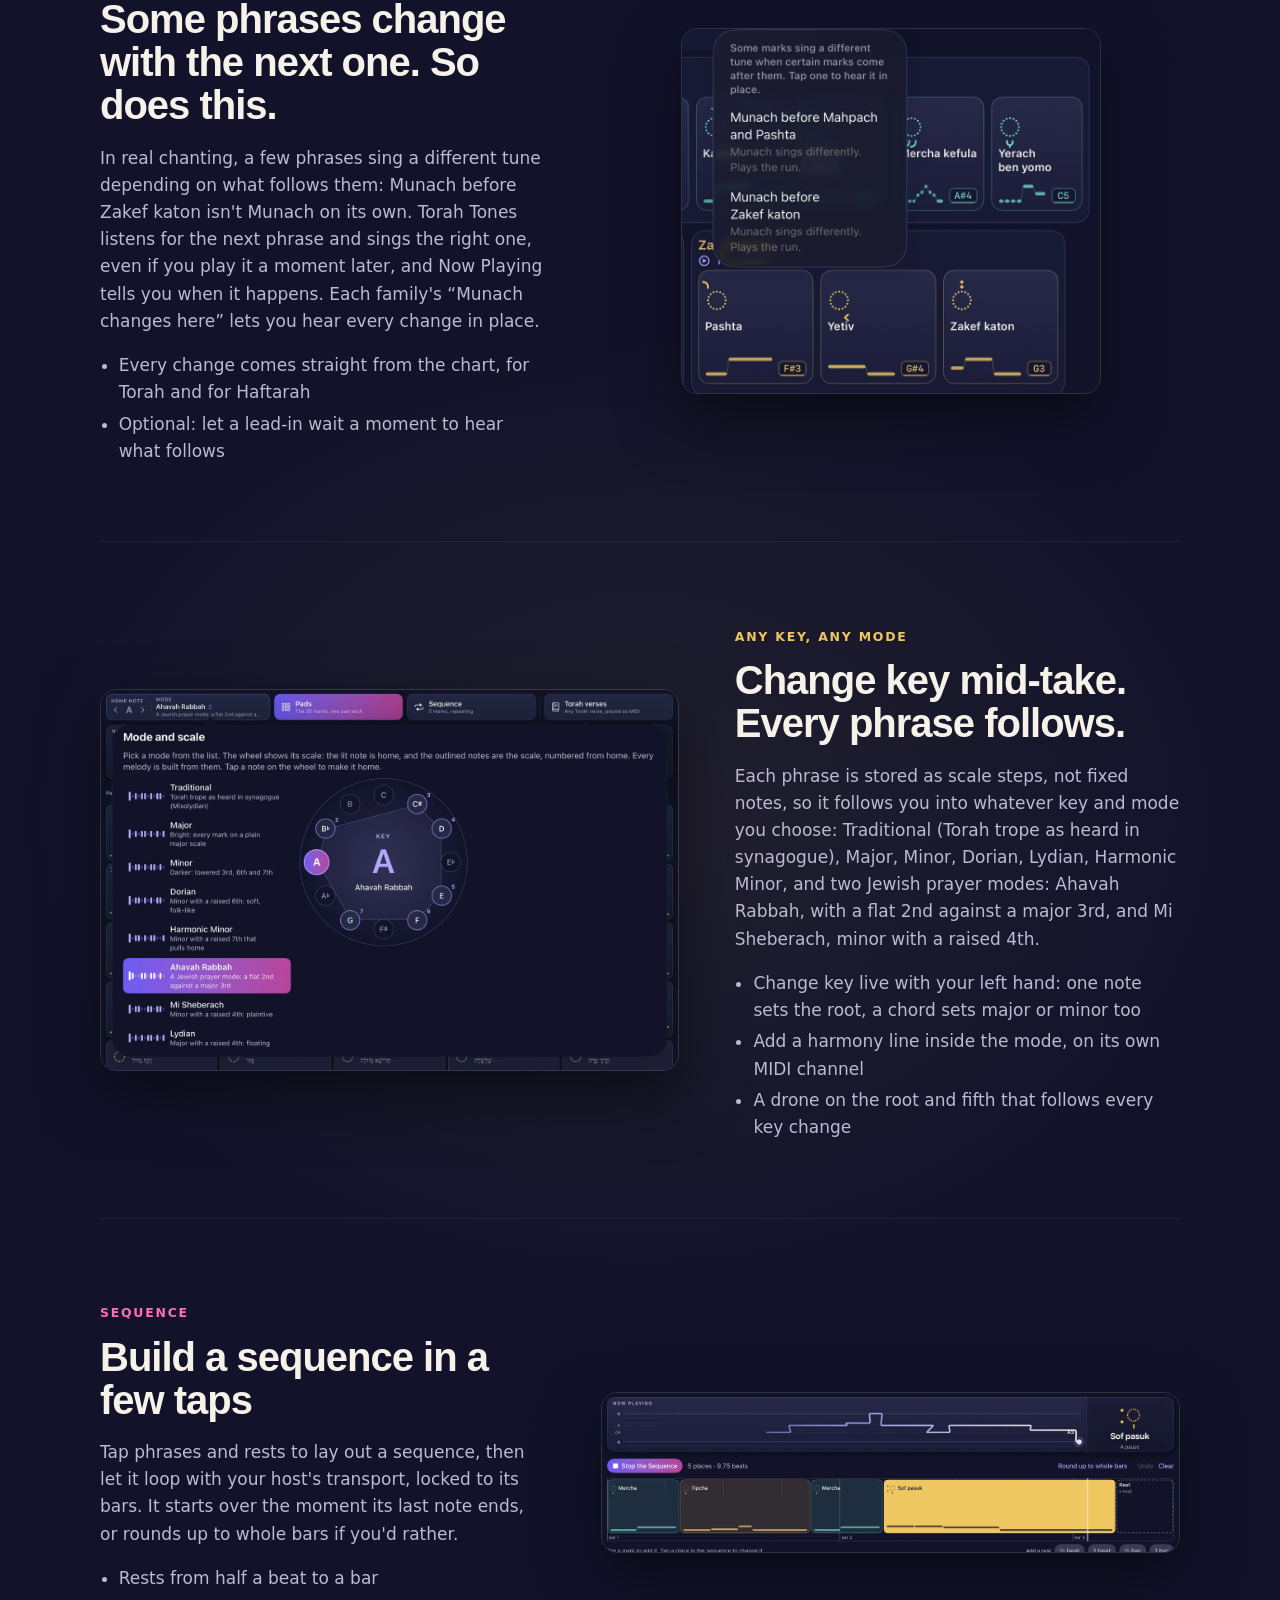
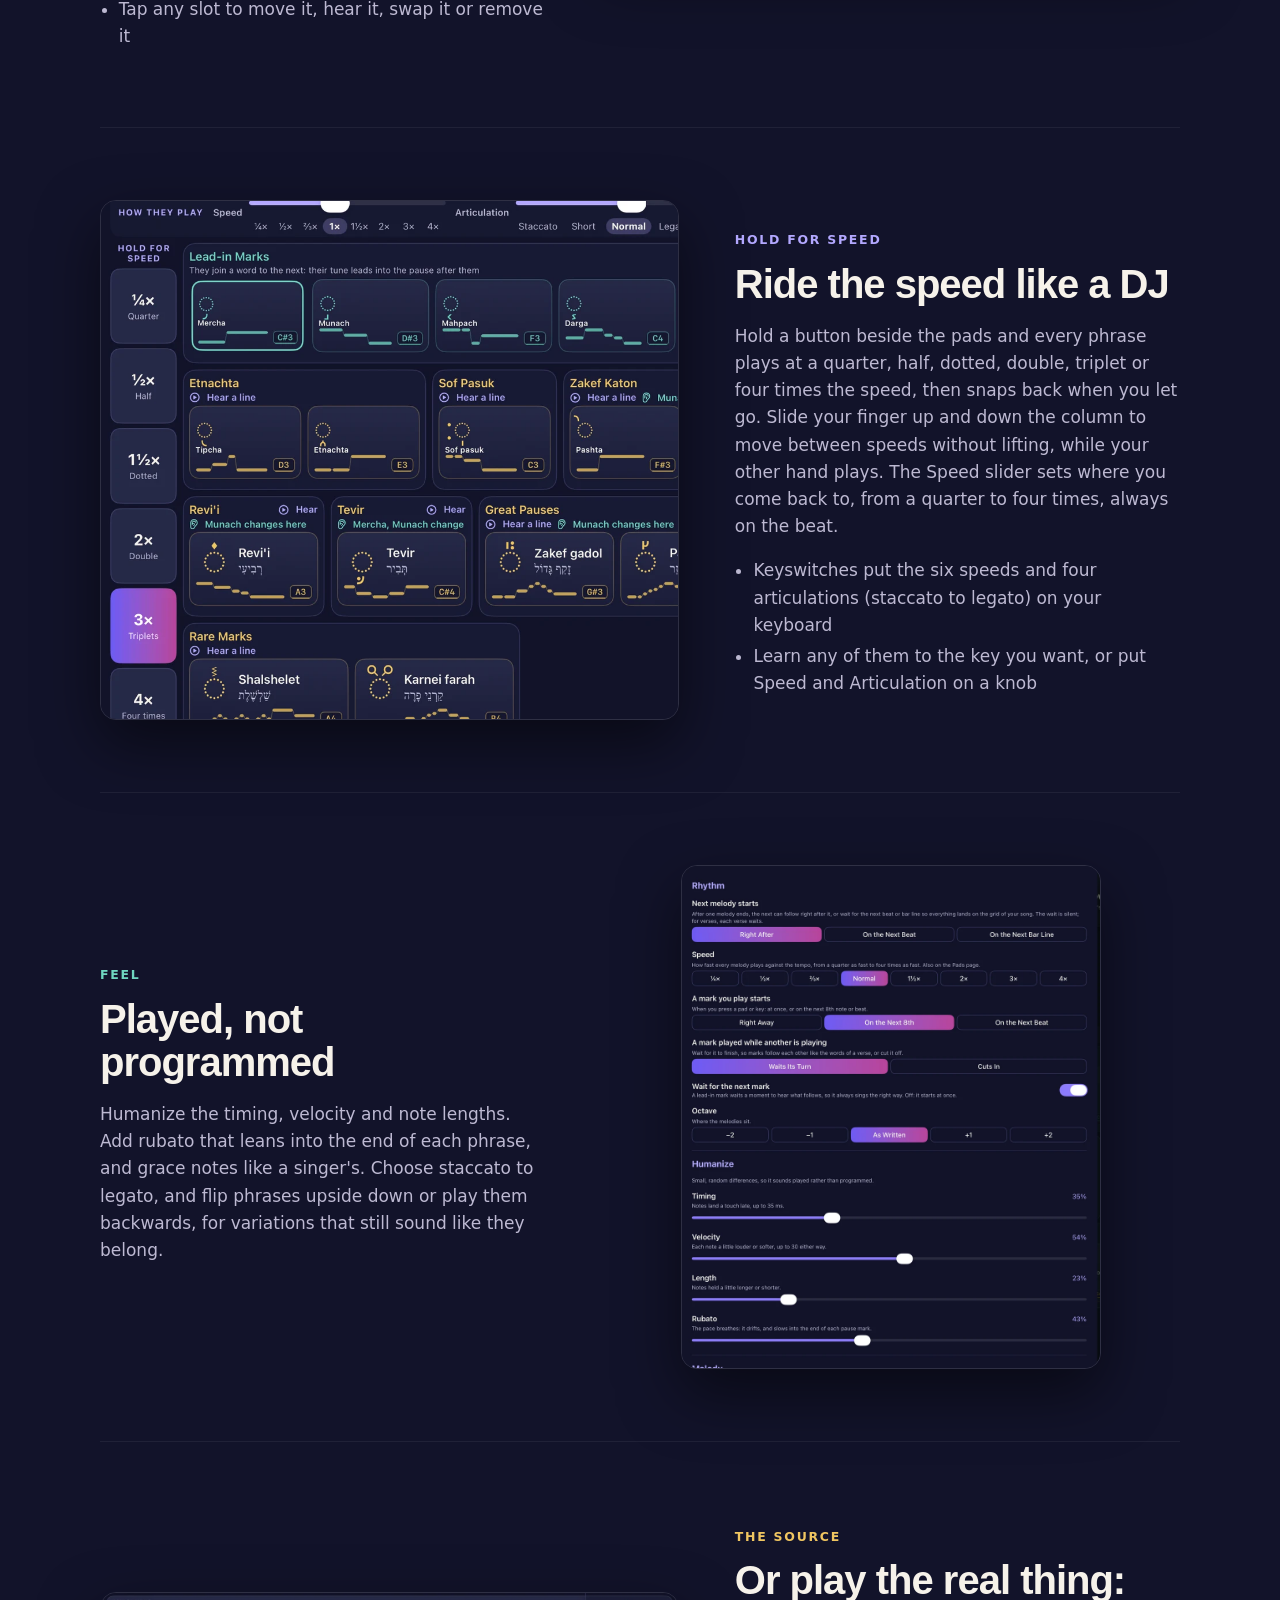
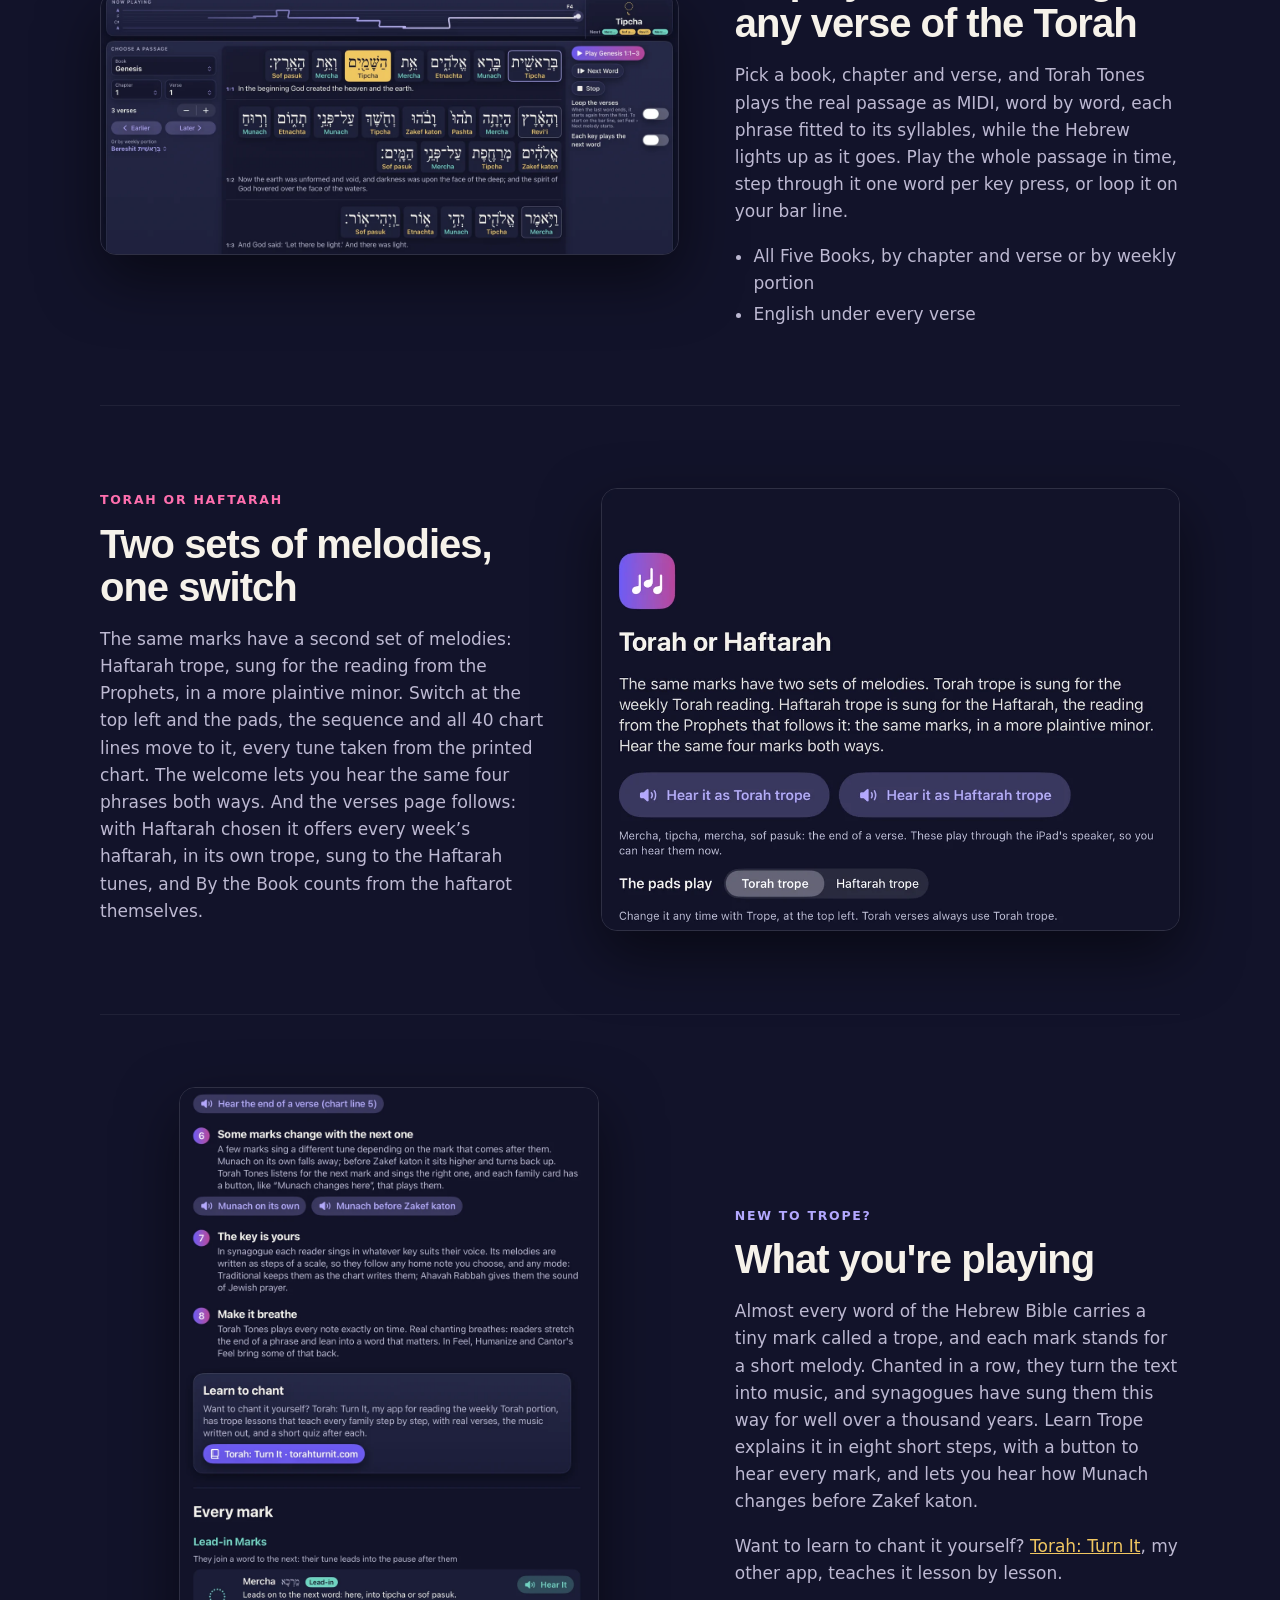
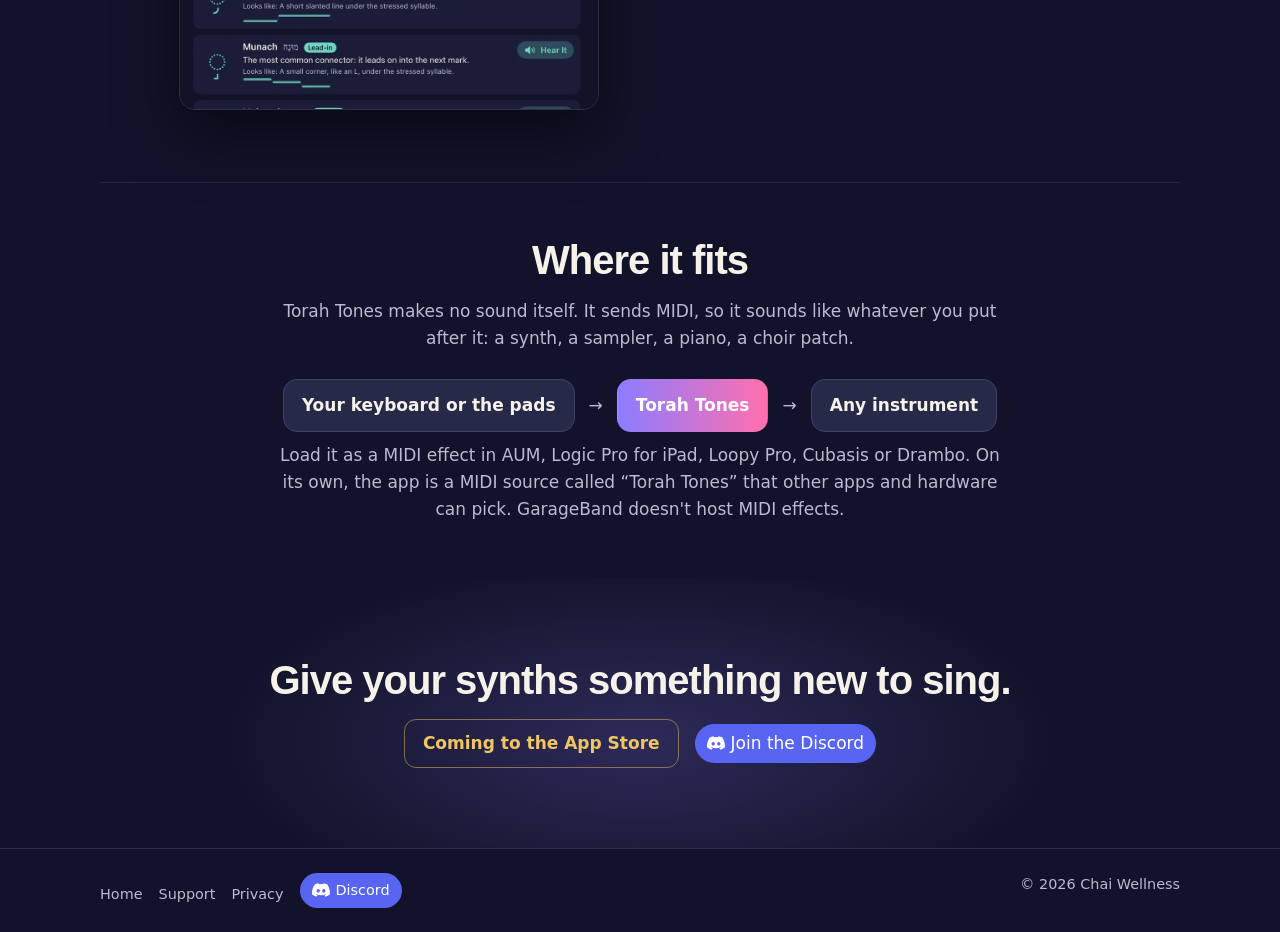
==== commit 24c97754: "Support: Haftarah verses" ====
--- a/index.html
+++ b/index.html
@@ -87,7 +87,7 @@
 </section>
 
 <section class="feature pink">
-  <div class="text"><p class="label">Torah or Haftarah</p><h2>Two sets of melodies, one switch</h2><p>The same marks have a second set of melodies: Haftarah trope, sung for the reading from the Prophets, in a more plaintive minor. Switch at the top left and the pads, the sequence and all 40 chart lines move to it, every tune taken from the printed chart. The welcome lets you hear the same four phrases both ways.</p></div>
+  <div class="text"><p class="label">Torah or Haftarah</p><h2>Two sets of melodies, one switch</h2><p>The same marks have a second set of melodies: Haftarah trope, sung for the reading from the Prophets, in a more plaintive minor. Switch at the top left and the pads, the sequence and all 40 chart lines move to it, every tune taken from the printed chart. The welcome lets you hear the same four phrases both ways. And the verses page follows: with Haftarah chosen it offers every week&rsquo;s haftarah, in its own trope, sung to the Haftarah tunes, and By the Book counts from the haftarot themselves.</p></div>
   <div class="pic"><img src="img/torah-haftarah.webp?v=1" alt="Torah or Haftarah: hear the same four marks both ways, and choose which the pads play" loading="lazy" width="1000" height="764"></div>
 </section>
 
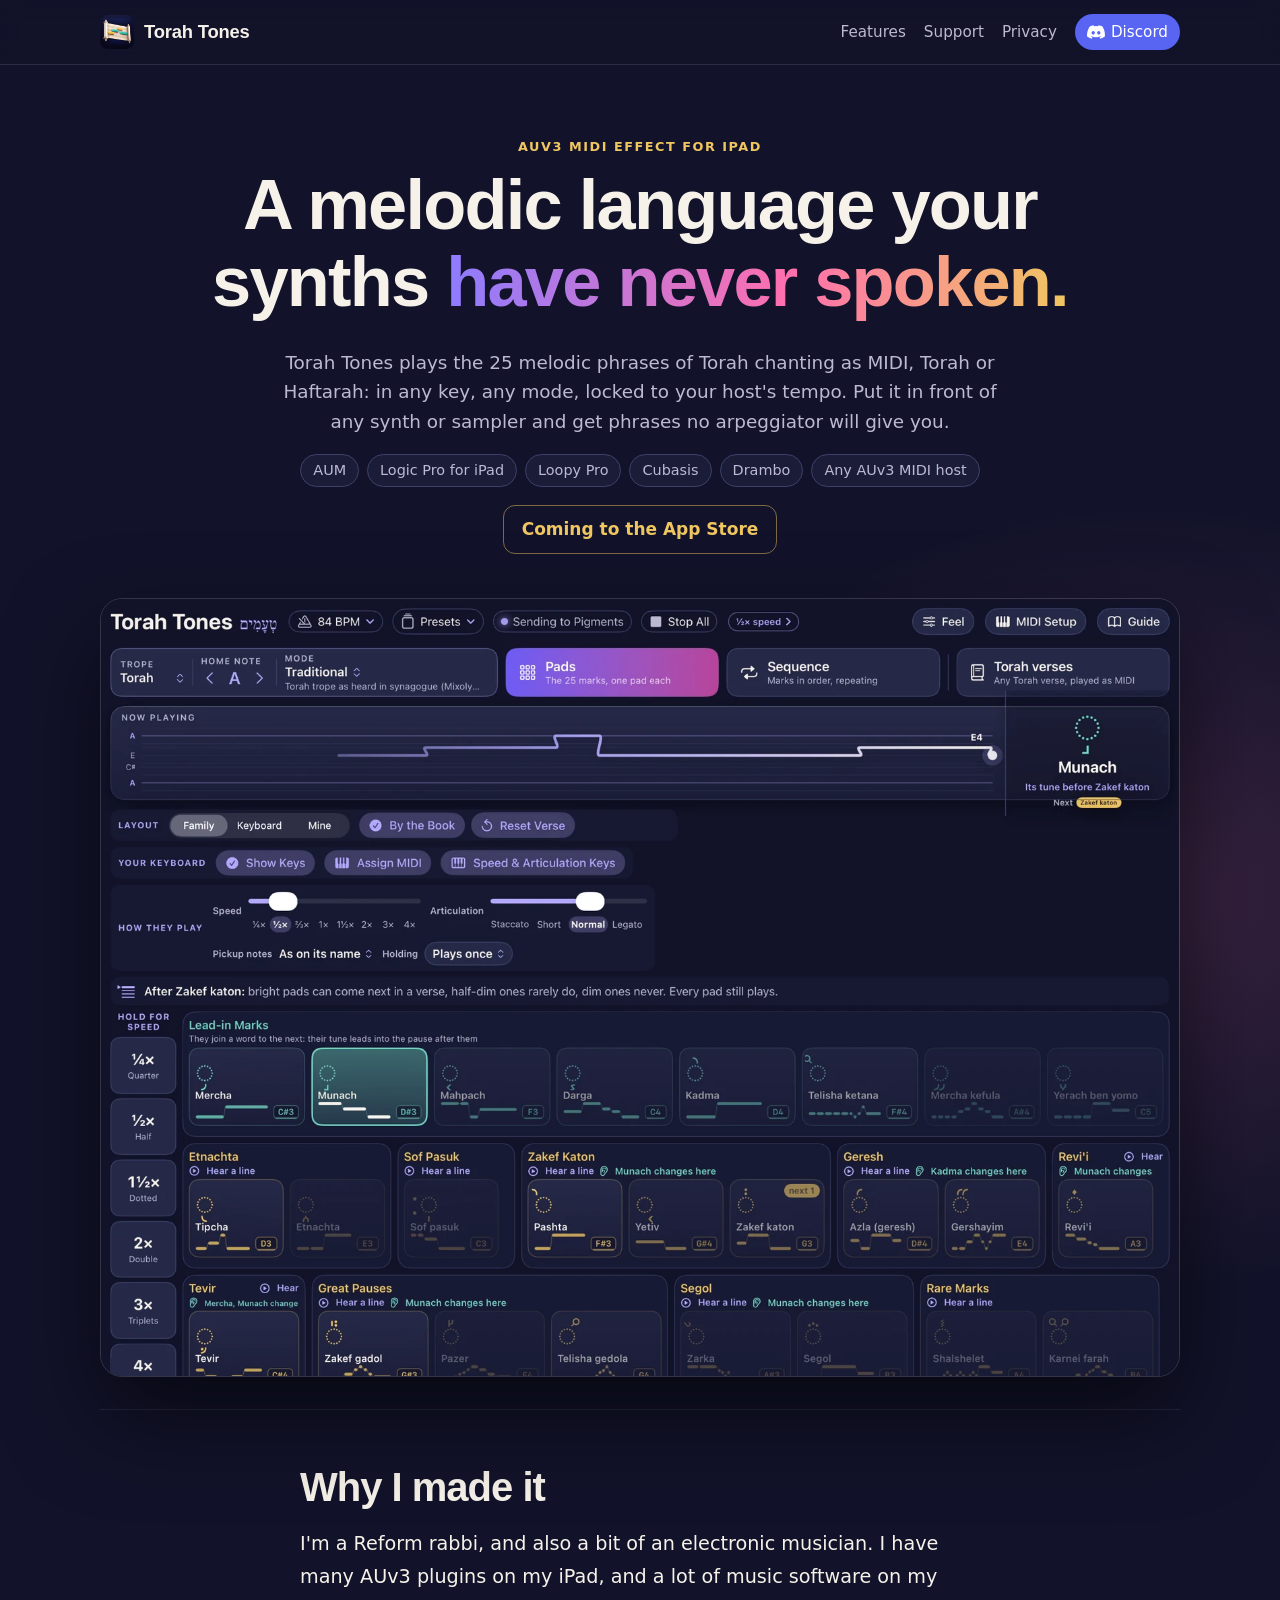
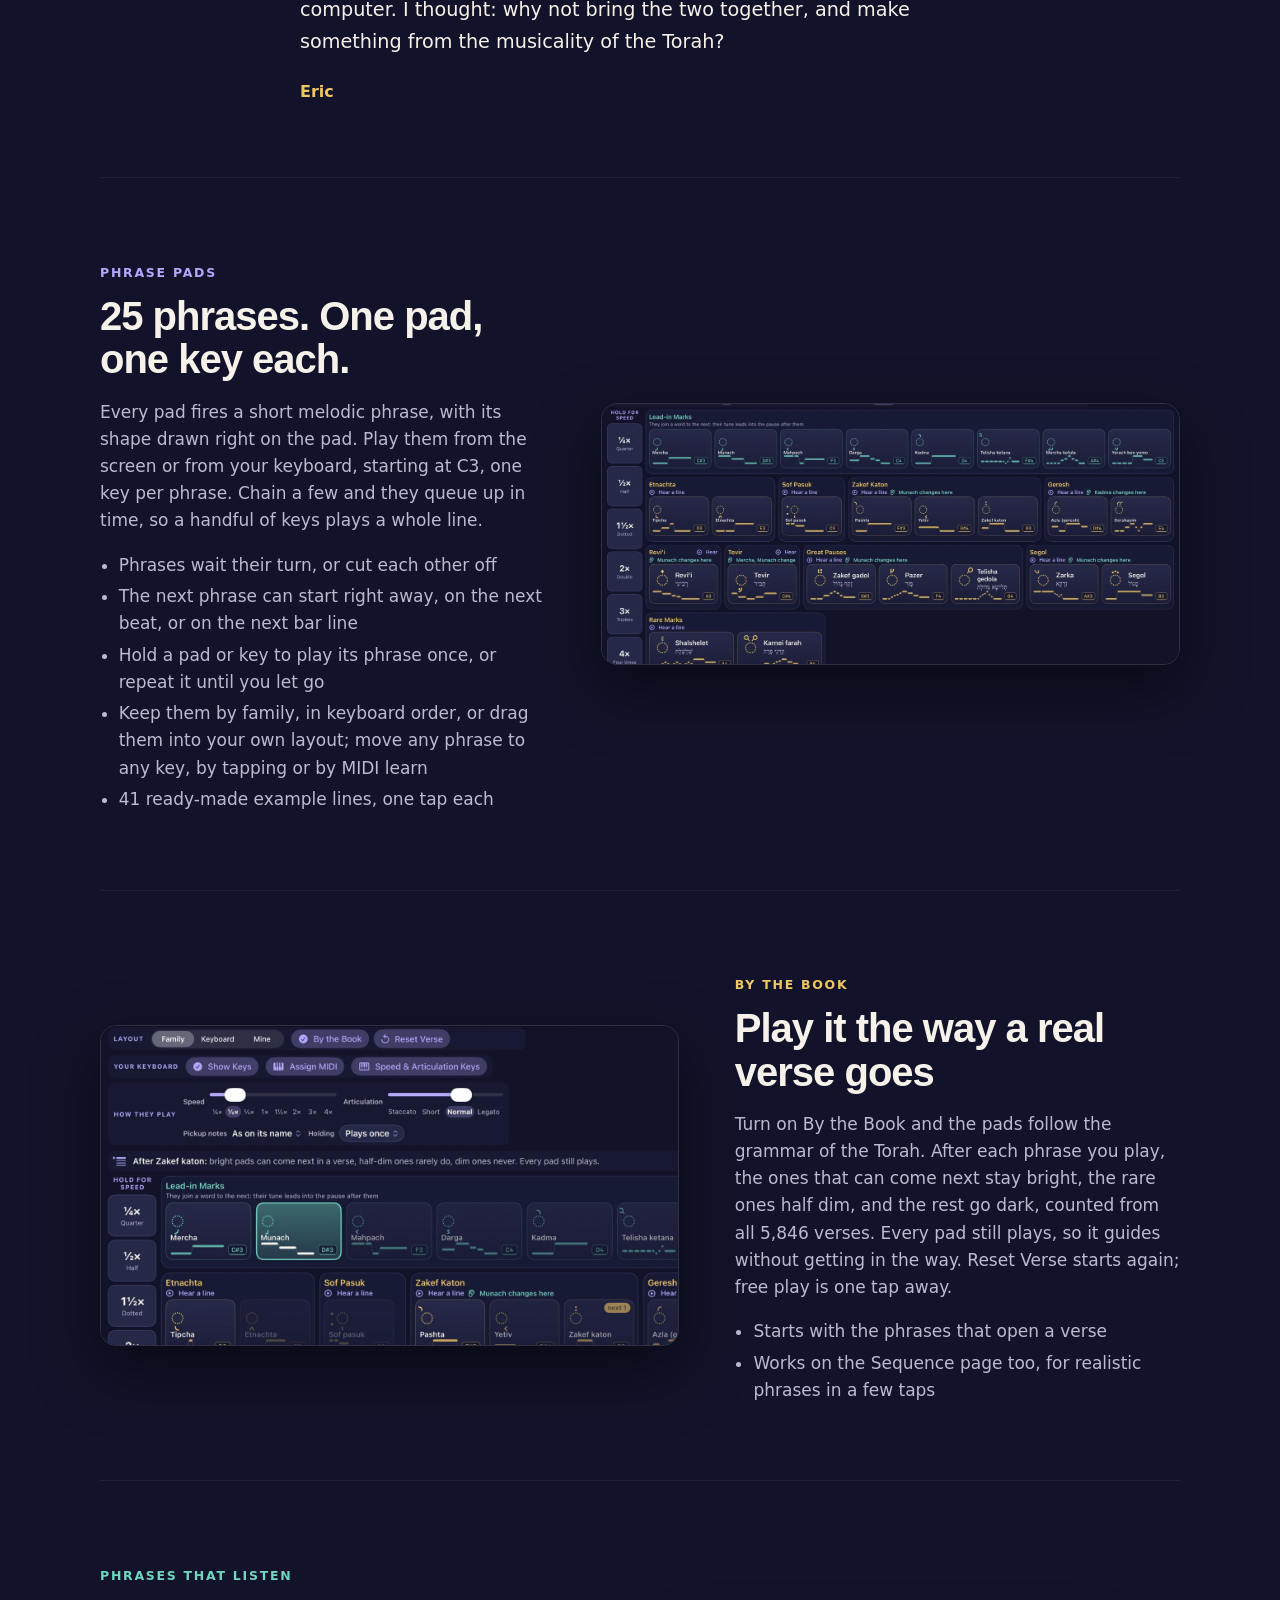
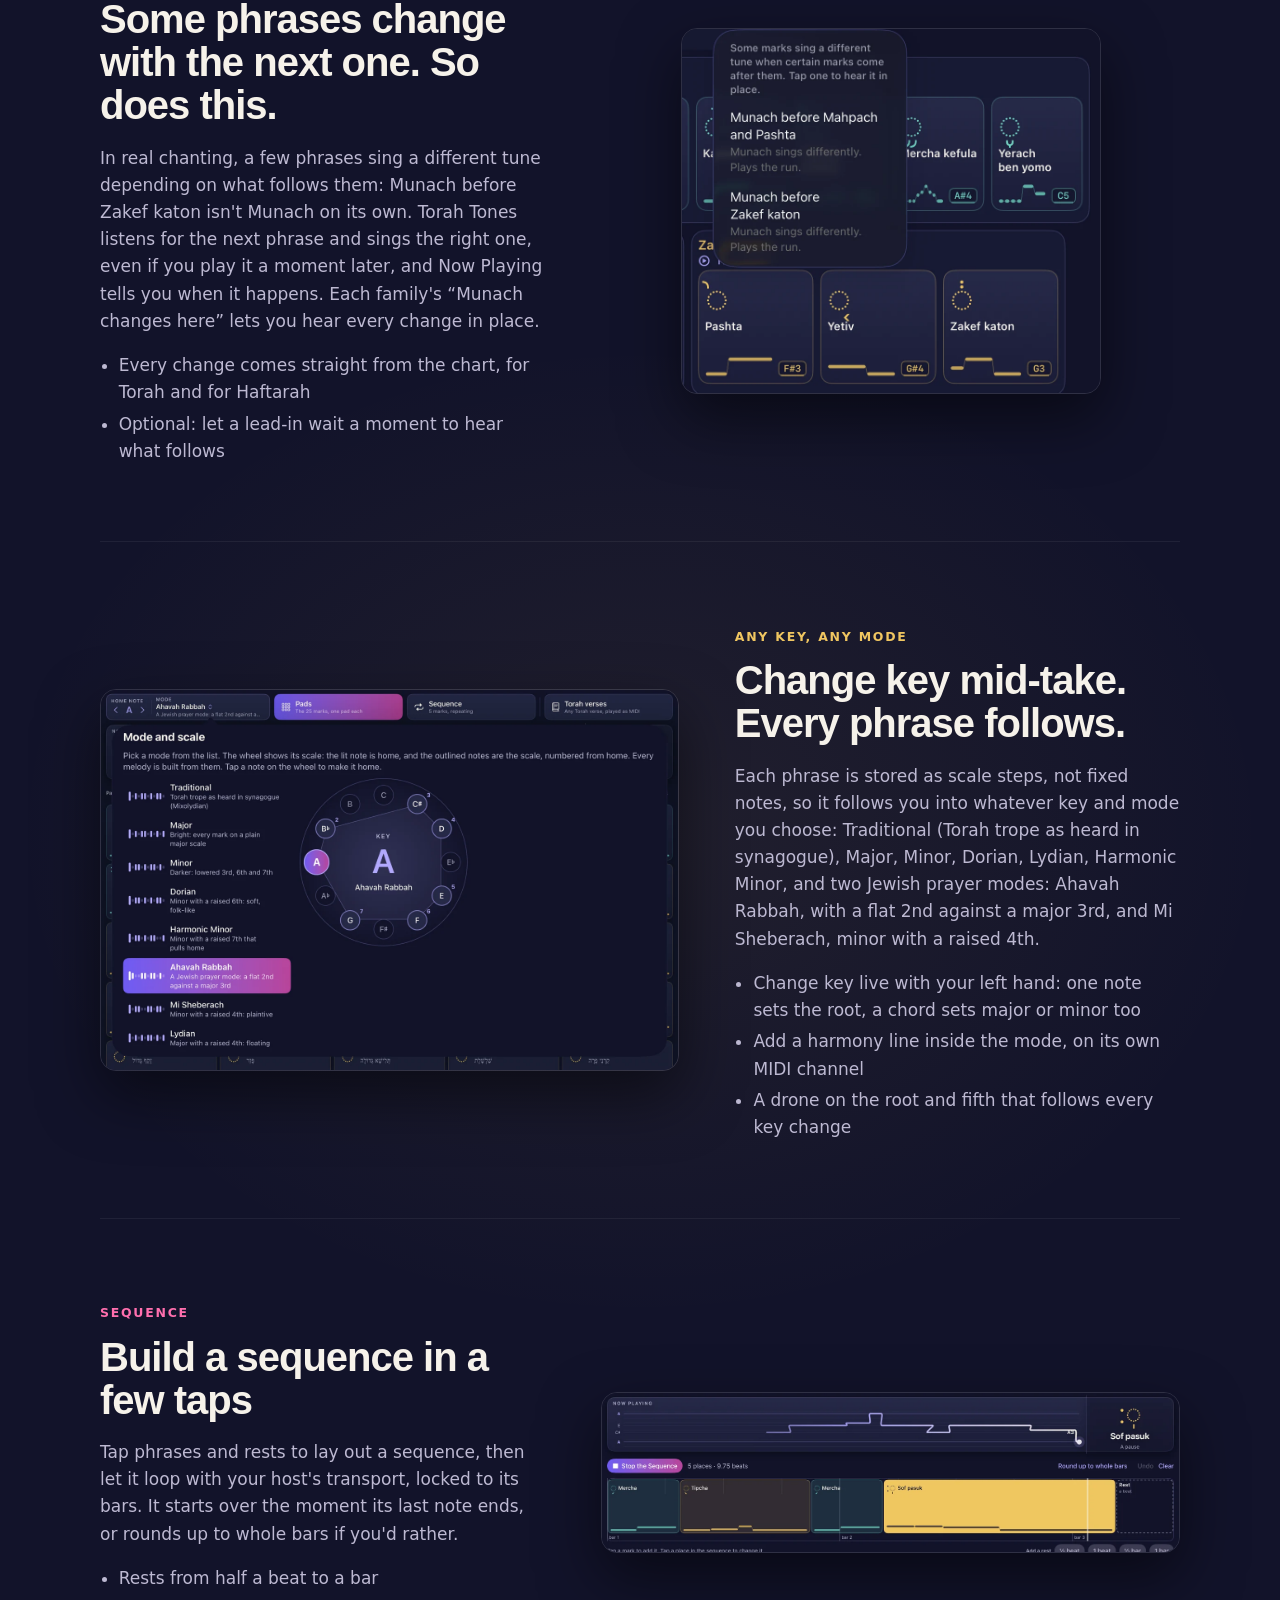
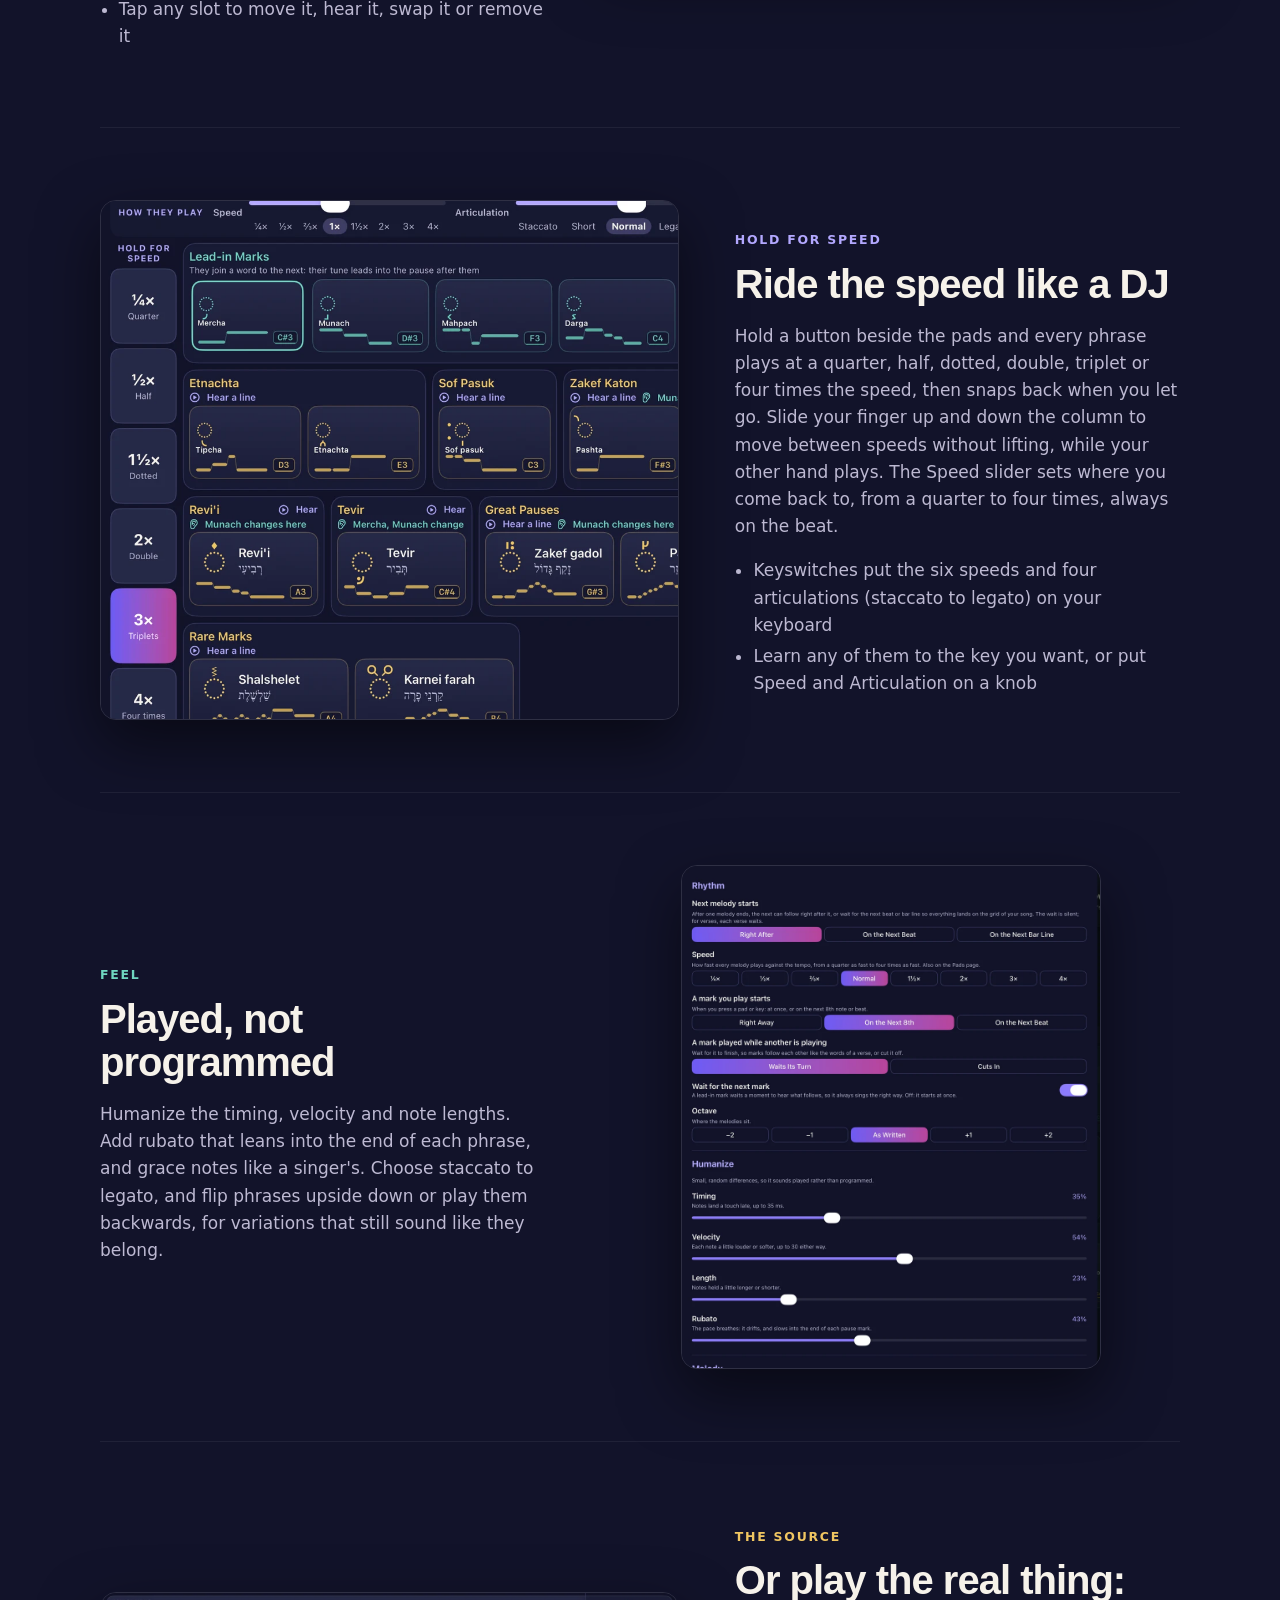
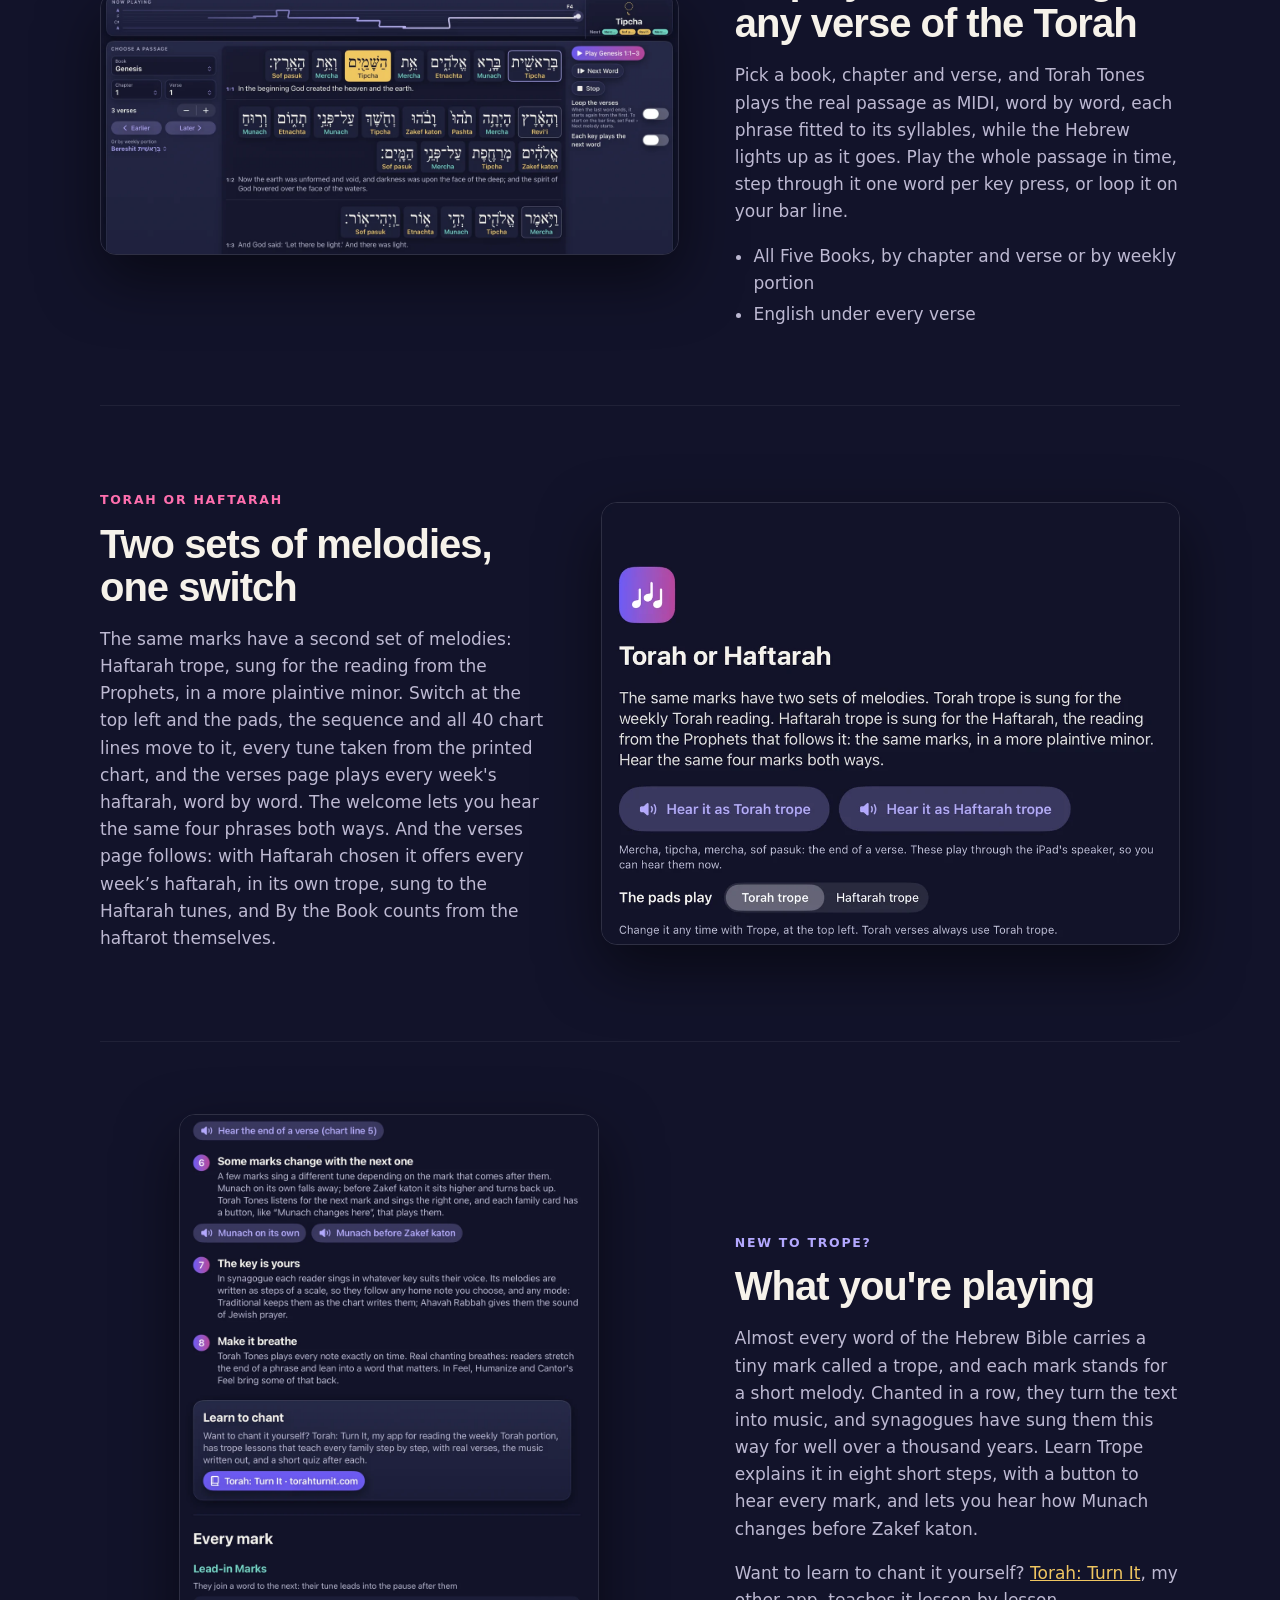
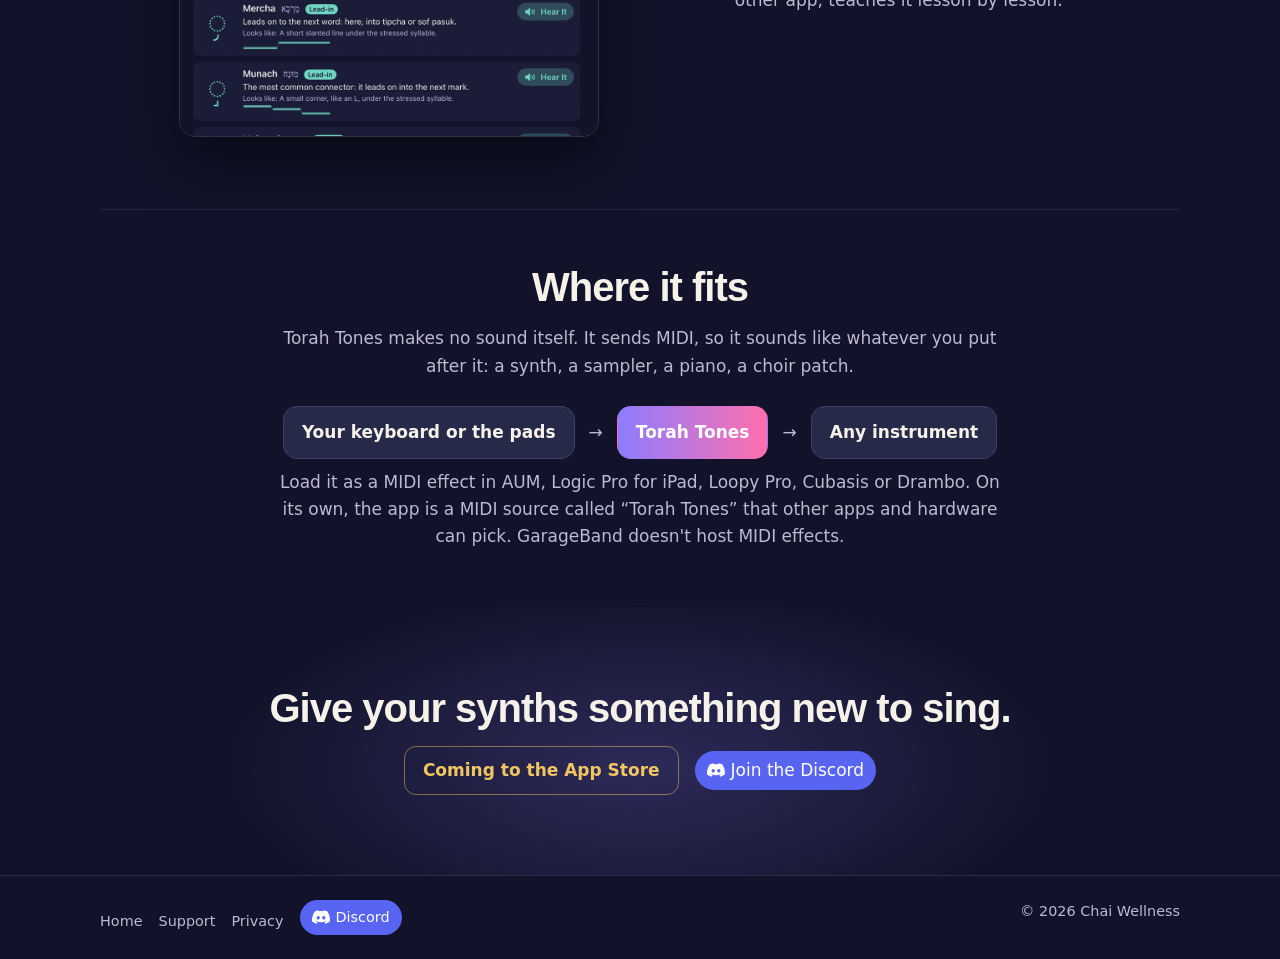
==== commit 445c69d1: "Site: haftarot on the verses page" ====
--- a/index.html
+++ b/index.html
@@ -87,7 +87,7 @@
 </section>
 
 <section class="feature pink">
-  <div class="text"><p class="label">Torah or Haftarah</p><h2>Two sets of melodies, one switch</h2><p>The same marks have a second set of melodies: Haftarah trope, sung for the reading from the Prophets, in a more plaintive minor. Switch at the top left and the pads, the sequence and all 40 chart lines move to it, every tune taken from the printed chart. The welcome lets you hear the same four phrases both ways. And the verses page follows: with Haftarah chosen it offers every week&rsquo;s haftarah, in its own trope, sung to the Haftarah tunes, and By the Book counts from the haftarot themselves.</p></div>
+  <div class="text"><p class="label">Torah or Haftarah</p><h2>Two sets of melodies, one switch</h2><p>The same marks have a second set of melodies: Haftarah trope, sung for the reading from the Prophets, in a more plaintive minor. Switch at the top left and the pads, the sequence and all 40 chart lines move to it, every tune taken from the printed chart, and the verses page plays every week's haftarah, word by word. The welcome lets you hear the same four phrases both ways. And the verses page follows: with Haftarah chosen it offers every week&rsquo;s haftarah, in its own trope, sung to the Haftarah tunes, and By the Book counts from the haftarot themselves.</p></div>
   <div class="pic"><img src="img/torah-haftarah.webp?v=1" alt="Torah or Haftarah: hear the same four marks both ways, and choose which the pads play" loading="lazy" width="1000" height="764"></div>
 </section>
 
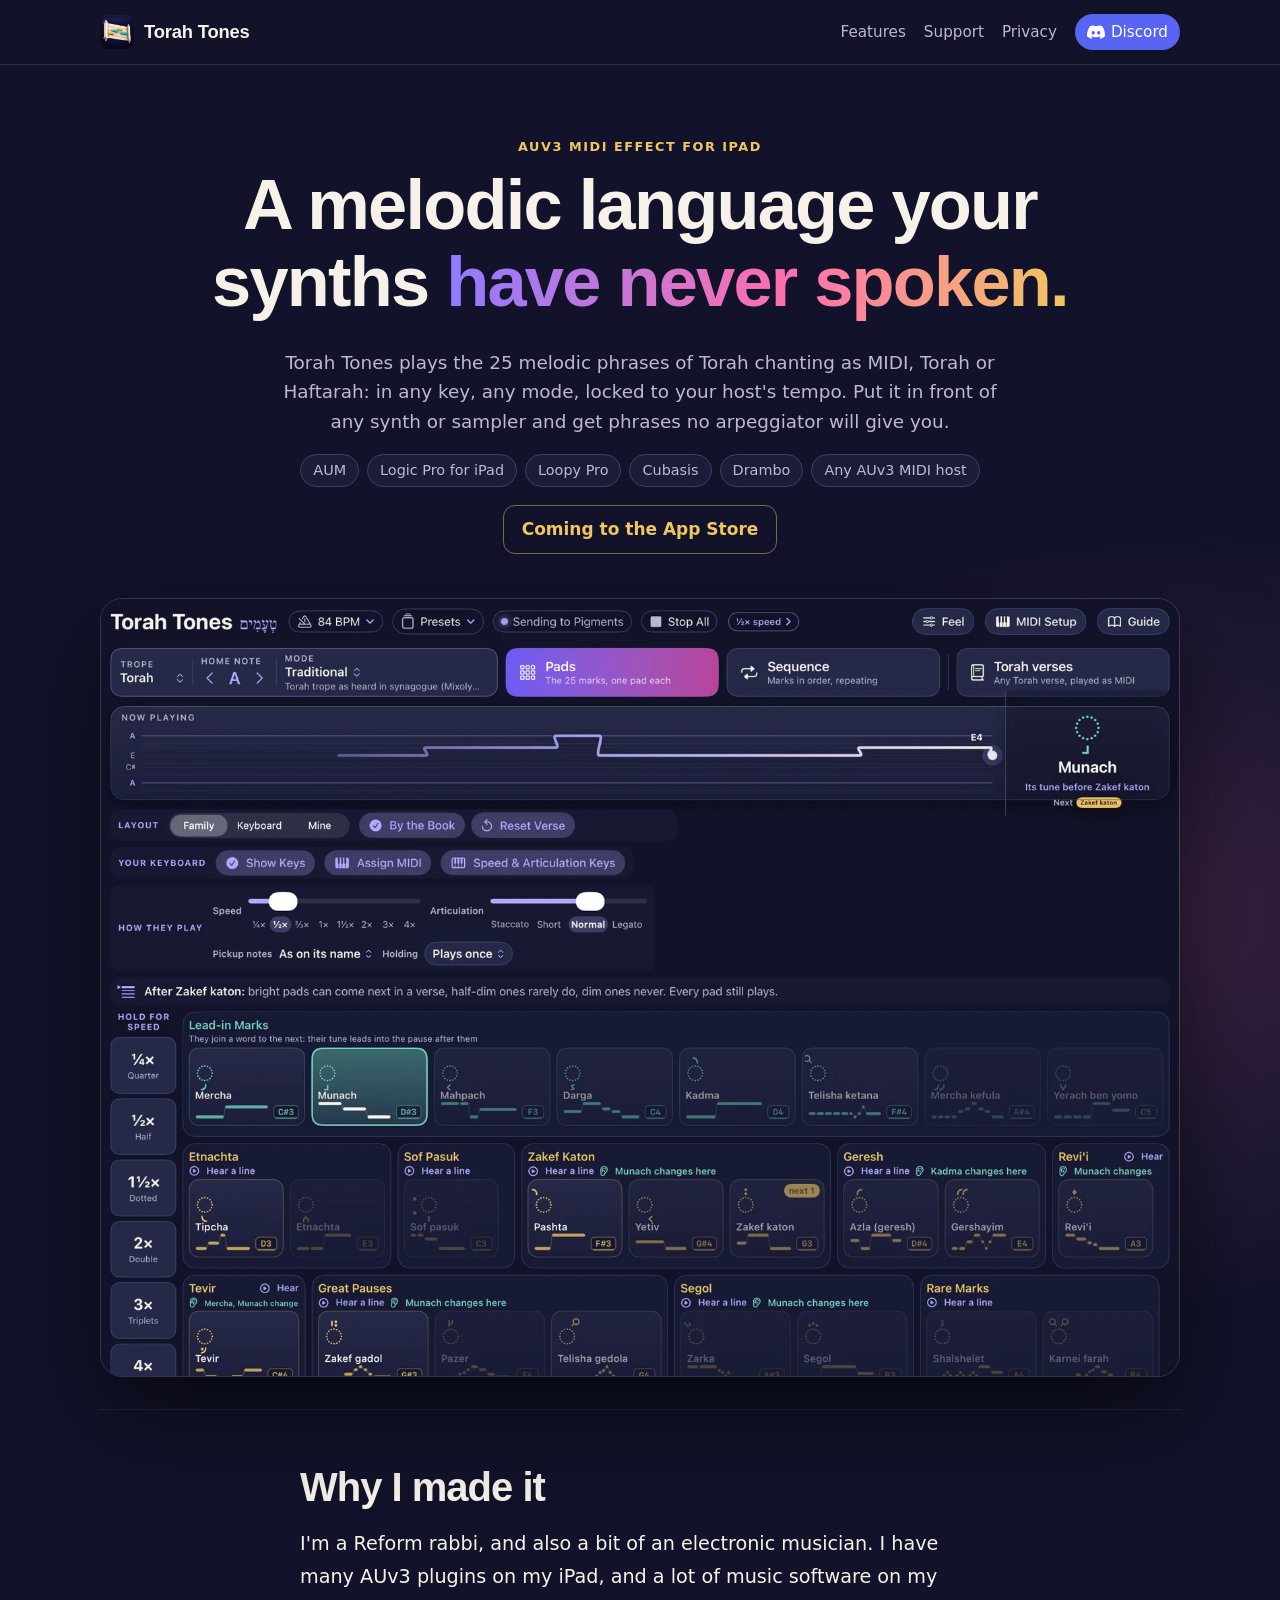
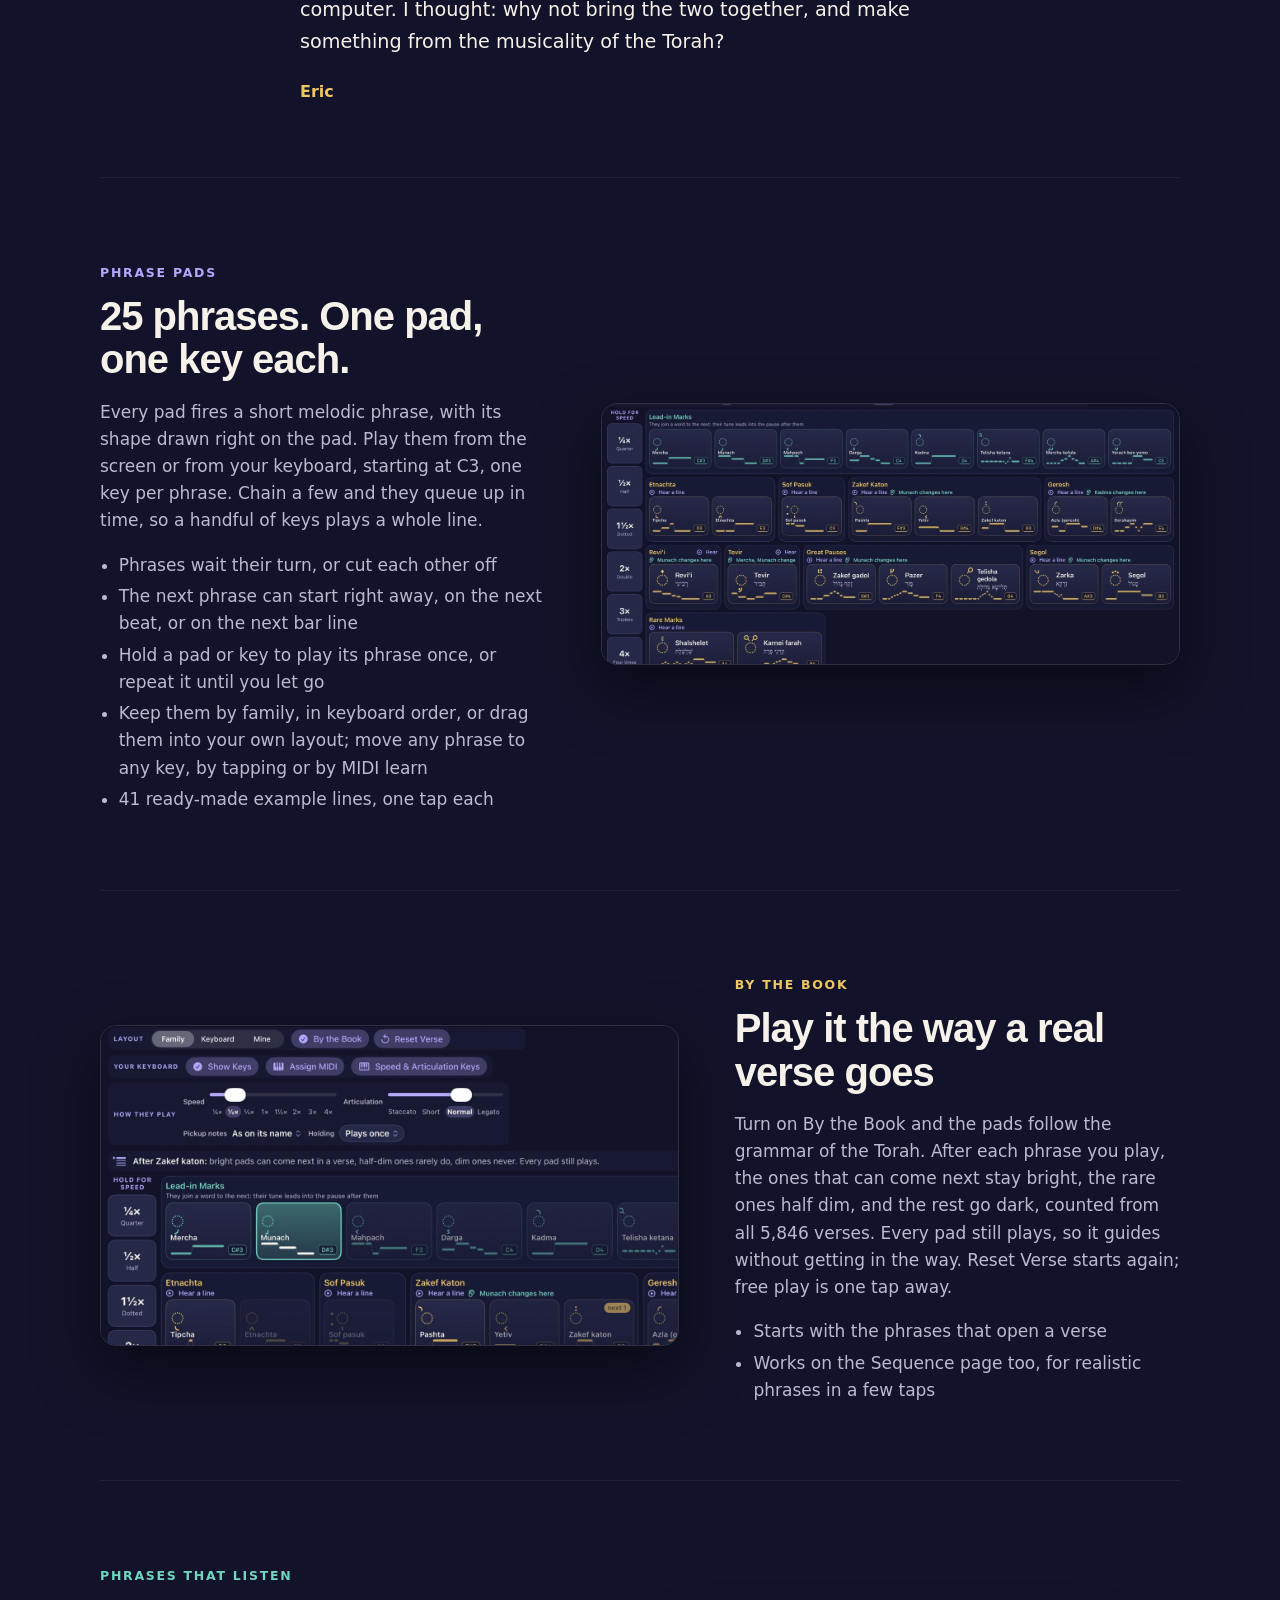
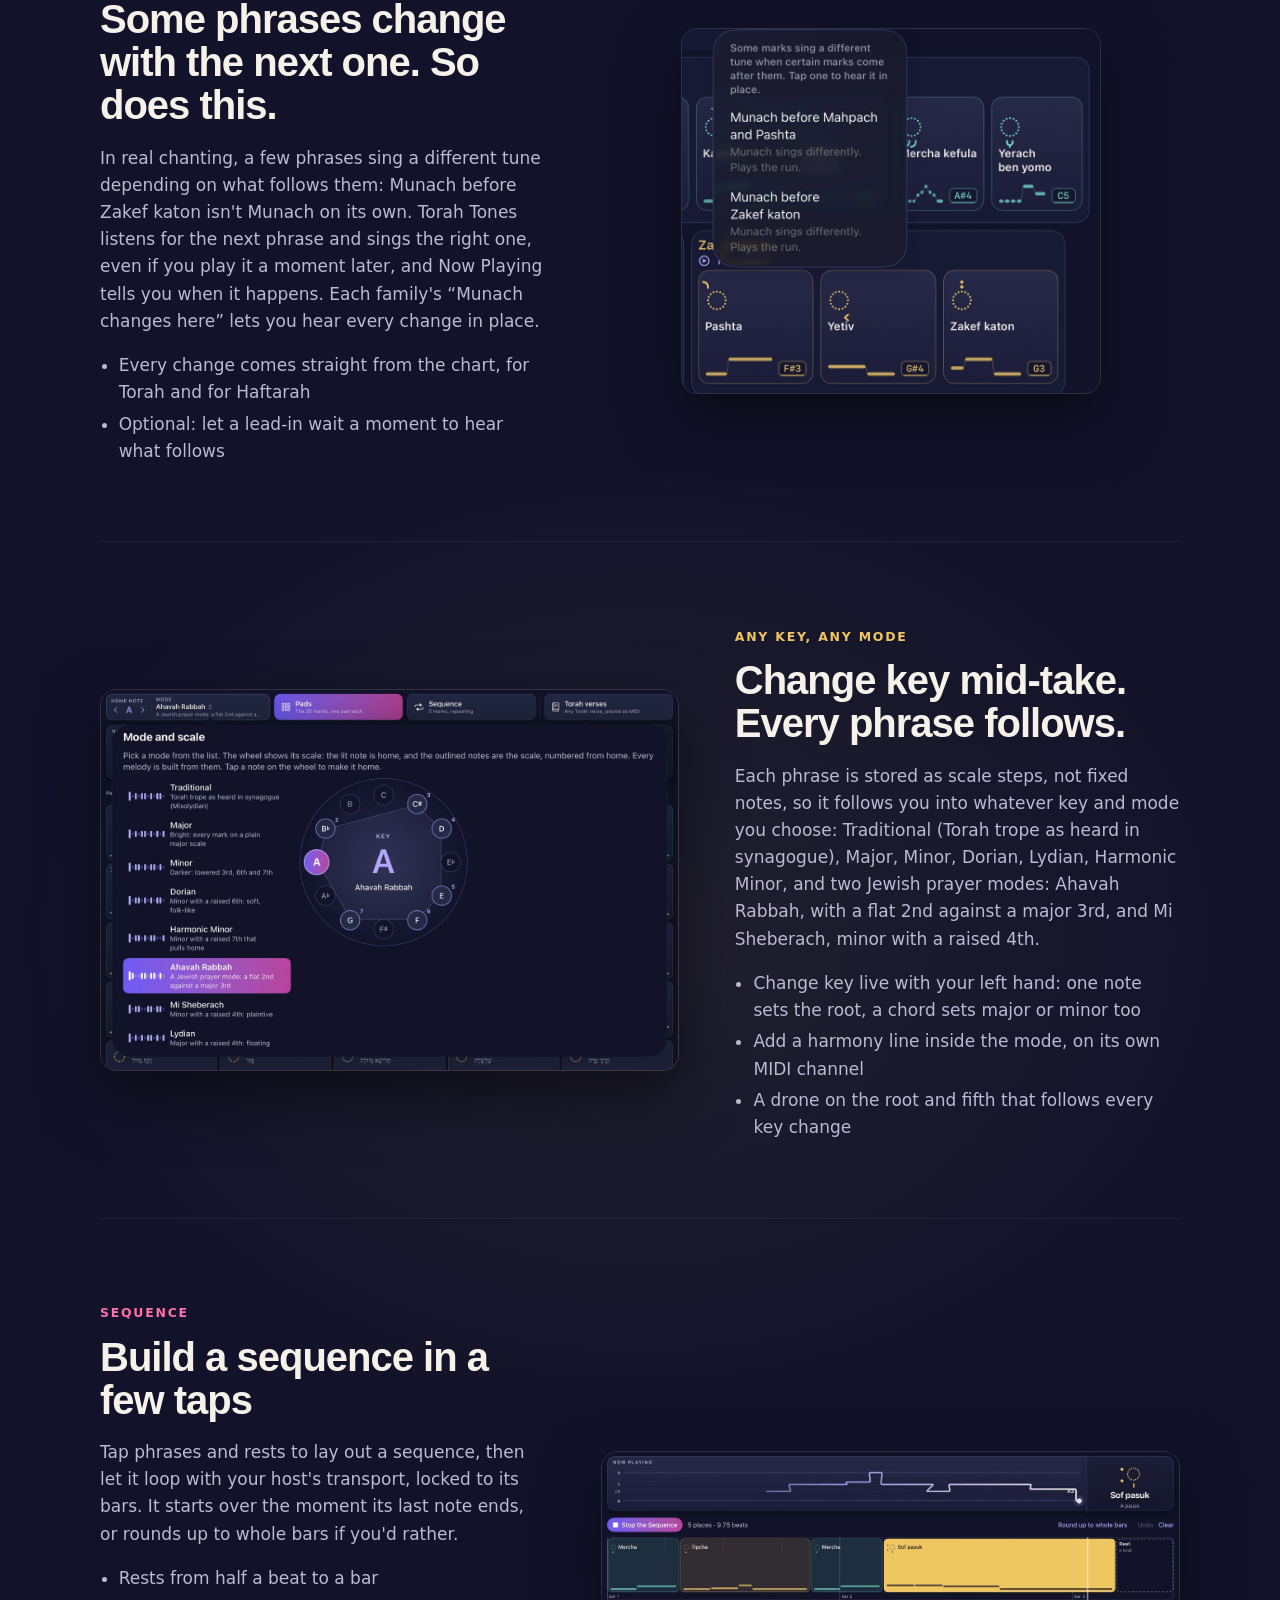
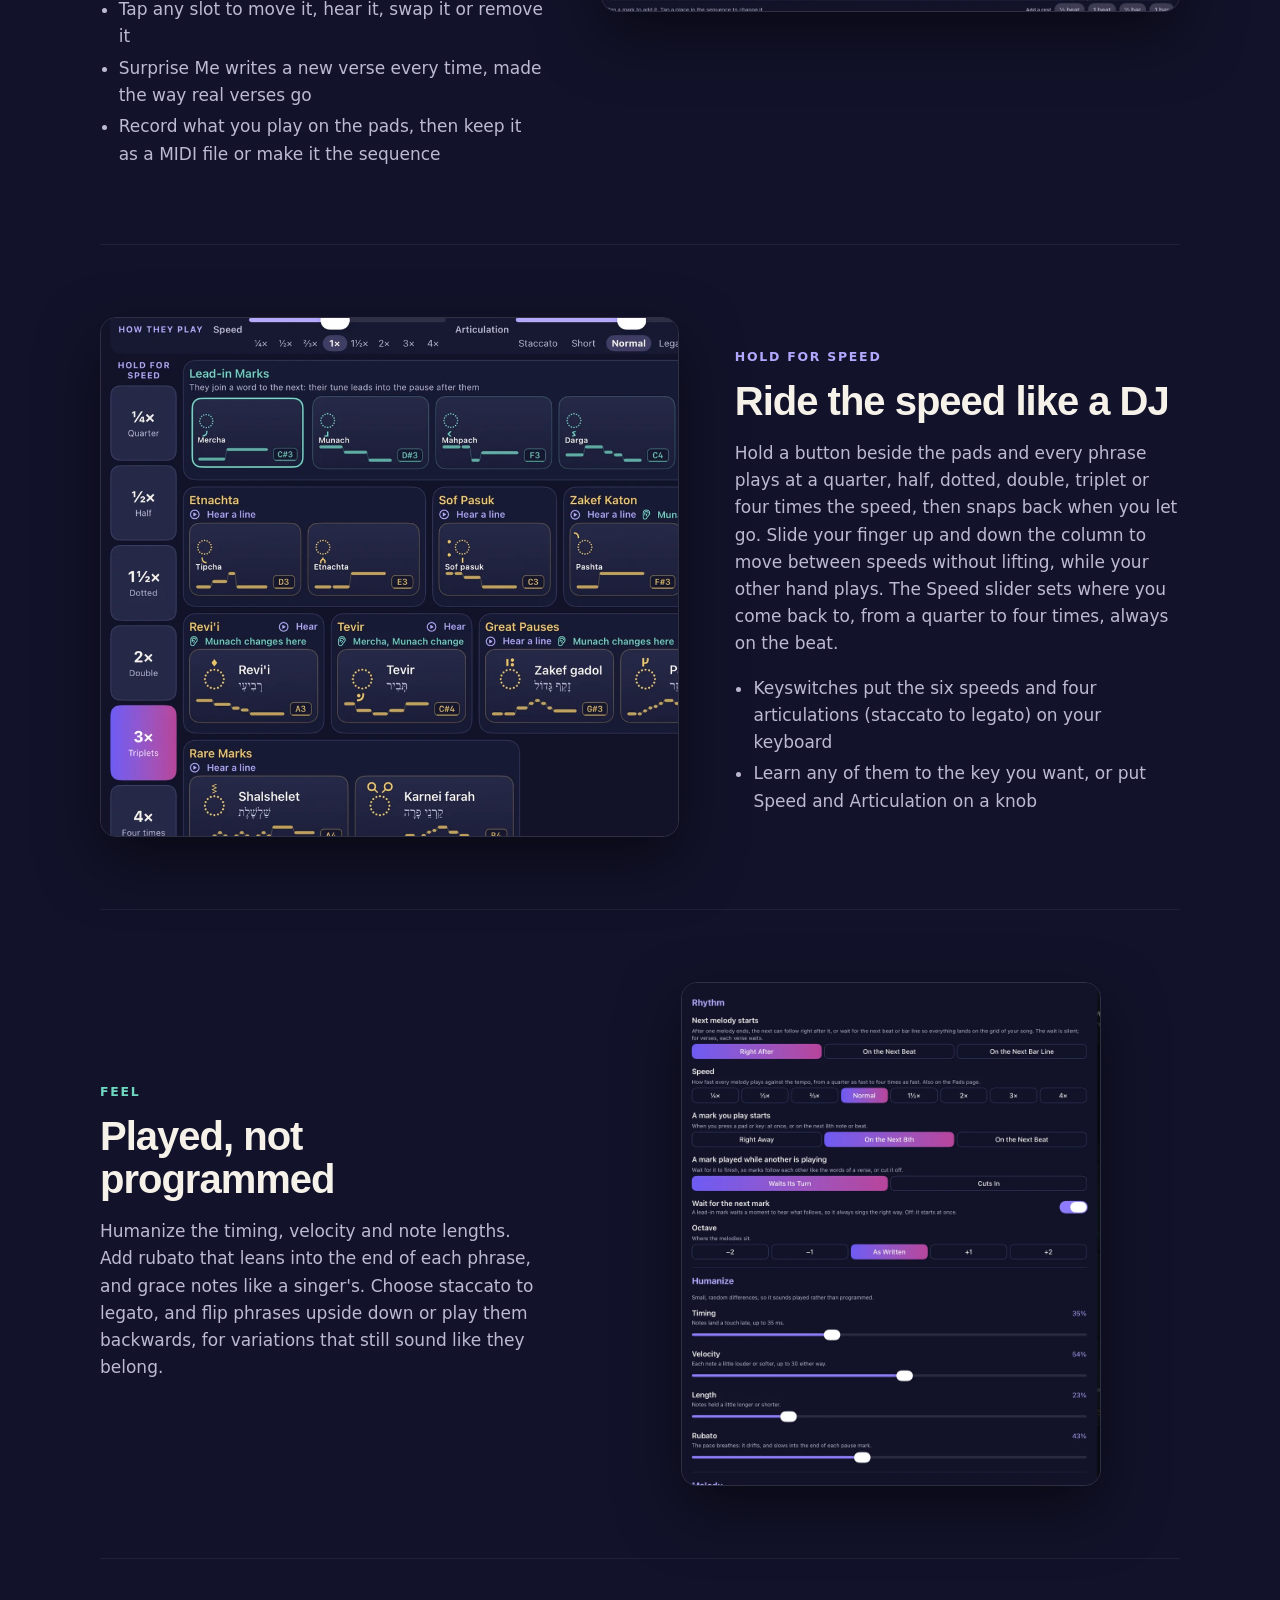
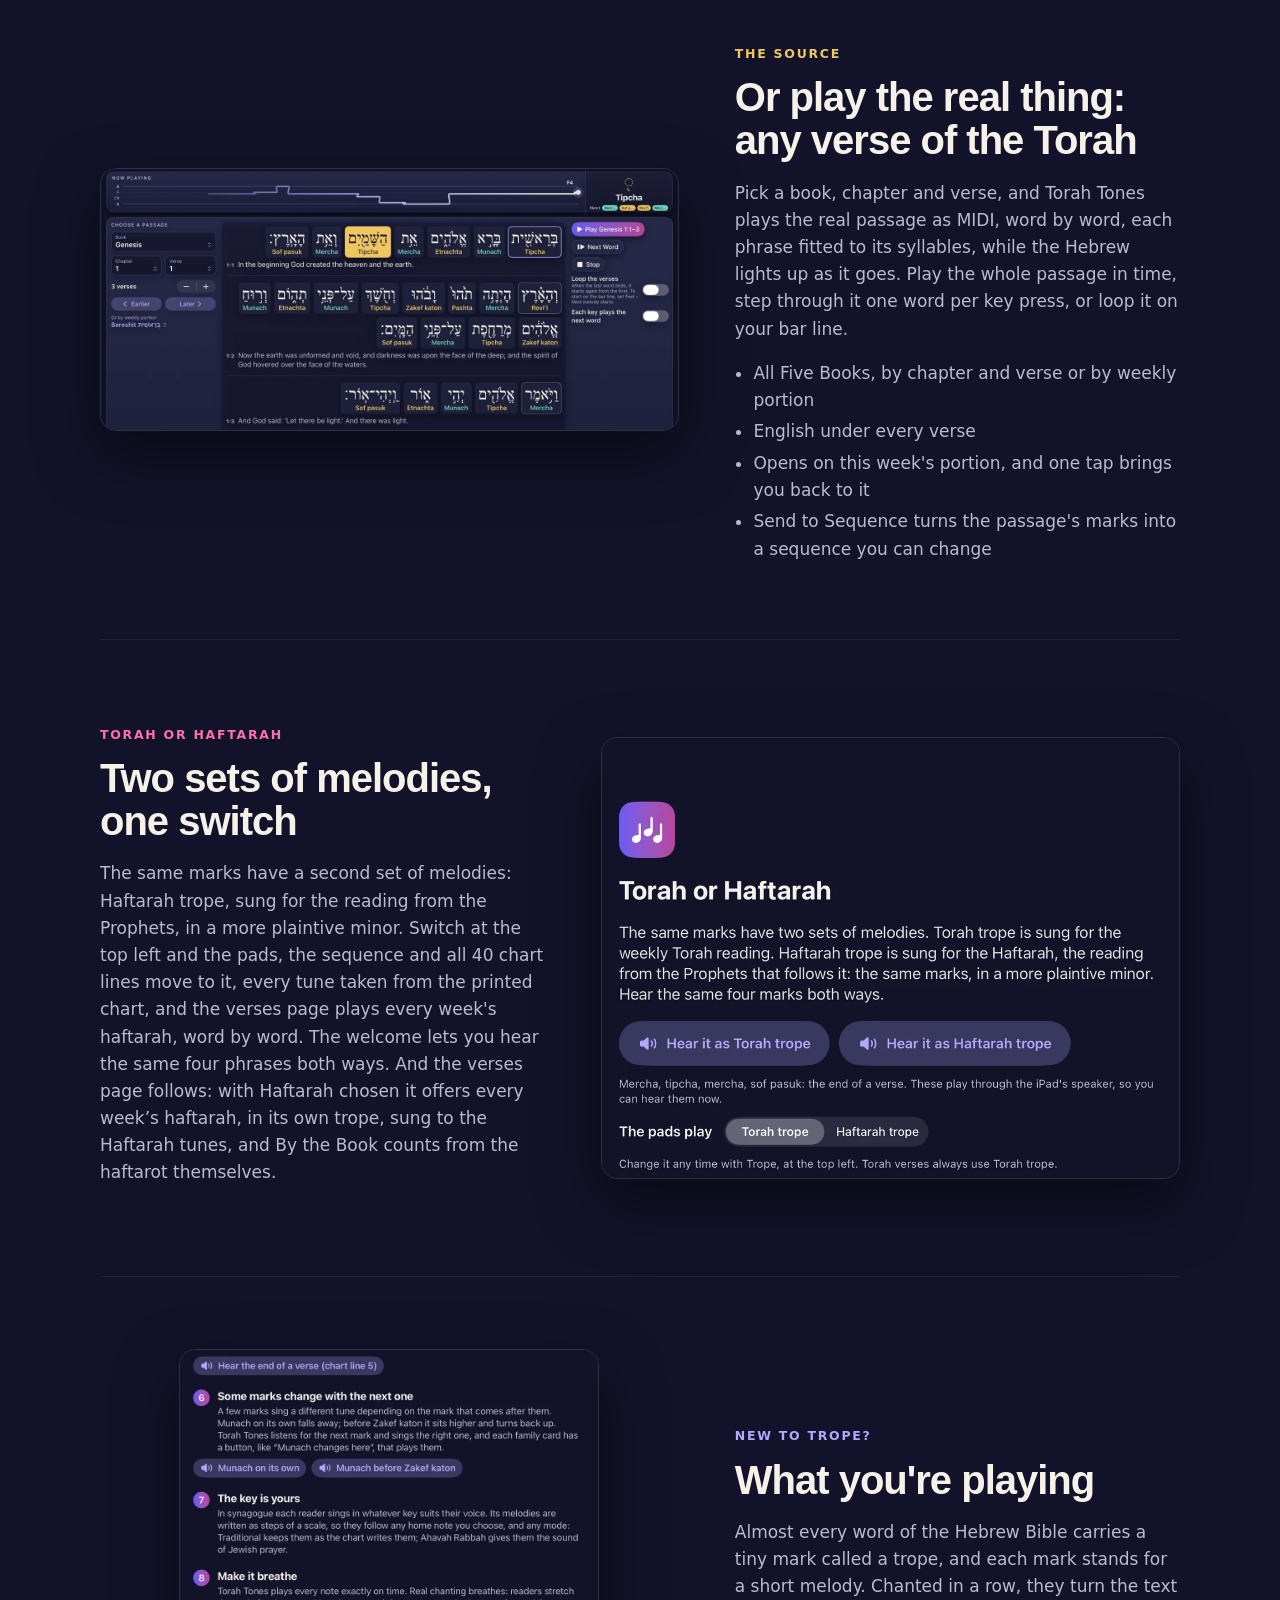
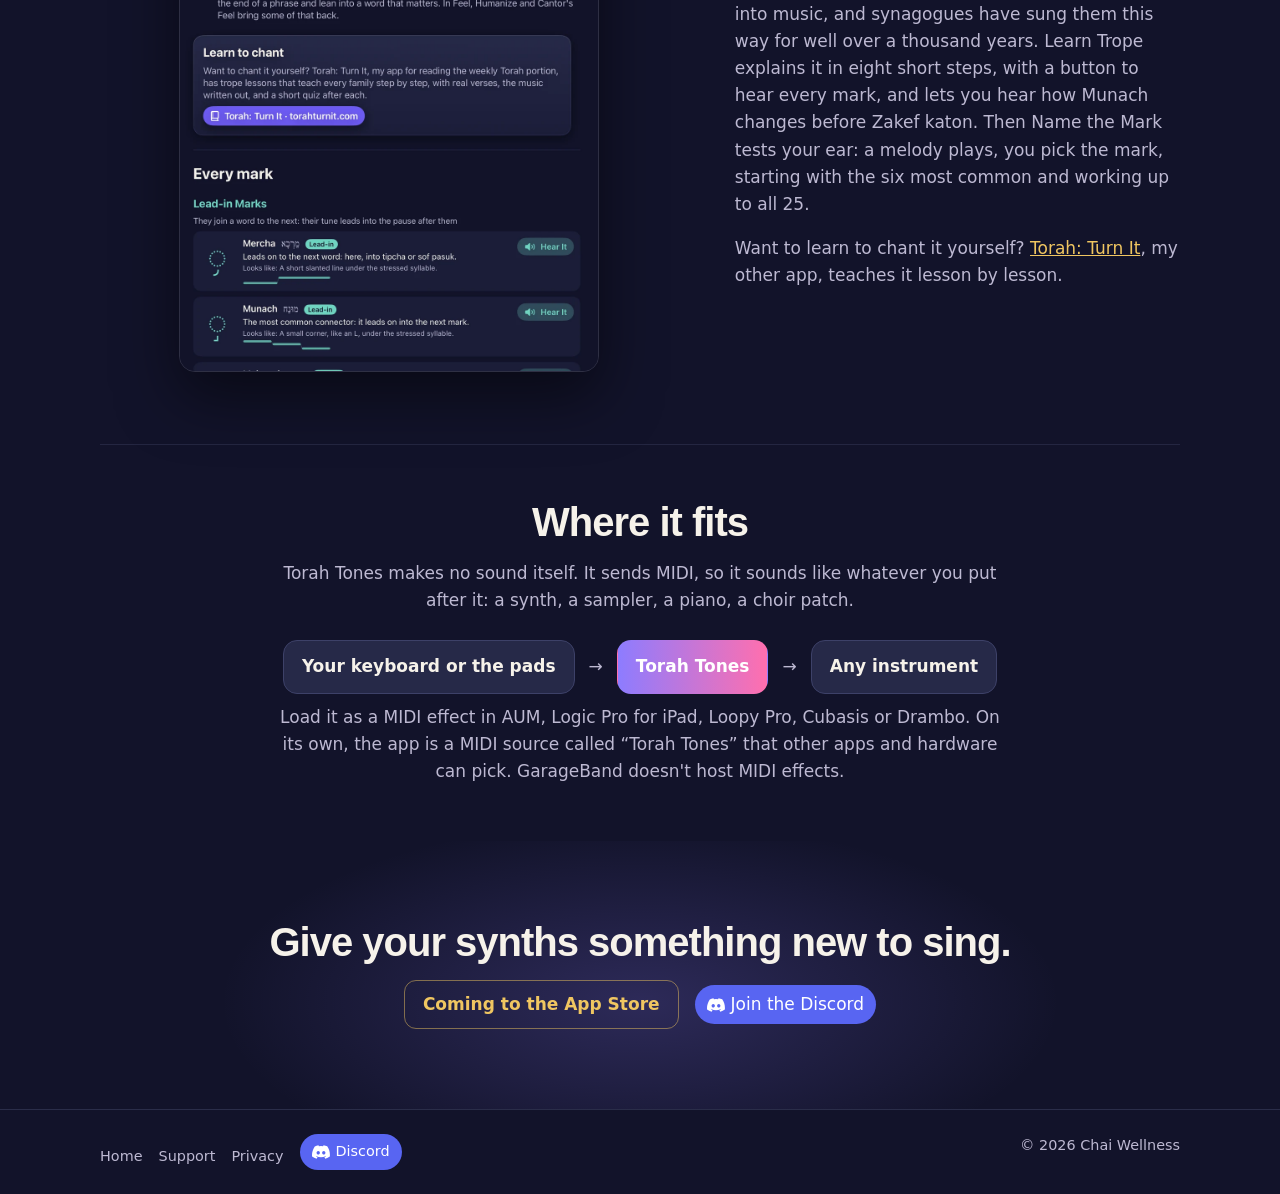
==== commit e1361801: "Surprise Me, Send to Sequence, Record, Name the Mark, This week" ====
--- a/index.html
+++ b/index.html
@@ -67,7 +67,7 @@
 </section>
 
 <section class="feature pink">
-  <div class="text"><p class="label">Sequence</p><h2>Build a sequence in a few taps</h2><p>Tap phrases and rests to lay out a sequence, then let it loop with your host's transport, locked to its bars. It starts over the moment its last note ends, or rounds up to whole bars if you'd rather.</p><ul><li>Rests from half a beat to a bar</li><li>Tap any slot to move it, hear it, swap it or remove it</li></ul></div>
+  <div class="text"><p class="label">Sequence</p><h2>Build a sequence in a few taps</h2><p>Tap phrases and rests to lay out a sequence, then let it loop with your host's transport, locked to its bars. It starts over the moment its last note ends, or rounds up to whole bars if you'd rather.</p><ul><li>Rests from half a beat to a bar</li><li>Tap any slot to move it, hear it, swap it or remove it</li><li>Surprise Me writes a new verse every time, made the way real verses go</li><li>Record what you play on the pads, then keep it as a MIDI file or make it the sequence</li></ul></div>
   <div class="pic"><img src="img/loop.webp?v=10" alt="A sequence of Mercha, Tipcha, Mercha, Sof pasuk and a rest, playing" loading="lazy" width="1400" height="387"></div>
 </section>
 
@@ -82,7 +82,7 @@
 </section>
 
 <section class="feature gold flip">
-  <div class="text"><p class="label">The source</p><h2>Or play the real thing: any verse of the Torah</h2><p>Pick a book, chapter and verse, and Torah Tones plays the real passage as MIDI, word by word, each phrase fitted to its syllables, while the Hebrew lights up as it goes. Play the whole passage in time, step through it one word per key press, or loop it on your bar line.</p><ul><li>All Five Books, by chapter and verse or by weekly portion</li><li>English under every verse</li></ul></div>
+  <div class="text"><p class="label">The source</p><h2>Or play the real thing: any verse of the Torah</h2><p>Pick a book, chapter and verse, and Torah Tones plays the real passage as MIDI, word by word, each phrase fitted to its syllables, while the Hebrew lights up as it goes. Play the whole passage in time, step through it one word per key press, or loop it on your bar line.</p><ul><li>All Five Books, by chapter and verse or by weekly portion</li><li>English under every verse</li><li>Opens on this week's portion, and one tap brings you back to it</li><li>Send to Sequence turns the passage's marks into a sequence you can change</li></ul></div>
   <div class="pic"><img src="img/verses.webp?v=9" alt="Genesis 1:1 to 1:3 being sent as MIDI, one word lit" loading="lazy" width="1400" height="634"></div>
 </section>
 
@@ -92,7 +92,7 @@
 </section>
 
 <section class="feature violet flip">
-  <div class="text"><p class="label">New to trope?</p><h2>What you're playing</h2><p>Almost every word of the Hebrew Bible carries a tiny mark called a trope, and each mark stands for a short melody. Chanted in a row, they turn the text into music, and synagogues have sung them this way for well over a thousand years. Learn Trope explains it in eight short steps, with a button to hear every mark, and lets you hear how Munach changes before Zakef katon.</p><p>Want to learn to chant it yourself? <a href="https://torahturnit.com/">Torah: Turn It</a>, my other app, teaches it lesson by lesson.</p></div>
+  <div class="text"><p class="label">New to trope?</p><h2>What you're playing</h2><p>Almost every word of the Hebrew Bible carries a tiny mark called a trope, and each mark stands for a short melody. Chanted in a row, they turn the text into music, and synagogues have sung them this way for well over a thousand years. Learn Trope explains it in eight short steps, with a button to hear every mark, and lets you hear how Munach changes before Zakef katon. Then Name the Mark tests your ear: a melody plays, you pick the mark, starting with the six most common and working up to all 25.</p><p>Want to learn to chant it yourself? <a href="https://torahturnit.com/">Torah: Turn It</a>, my other app, teaches it lesson by lesson.</p></div>
   <div class="pic narrow"><img src="img/learn.webp?v=10" alt="The Learn Trope page: some marks change with the next one" loading="lazy" width="1000" height="1486"></div>
 </section>
 
